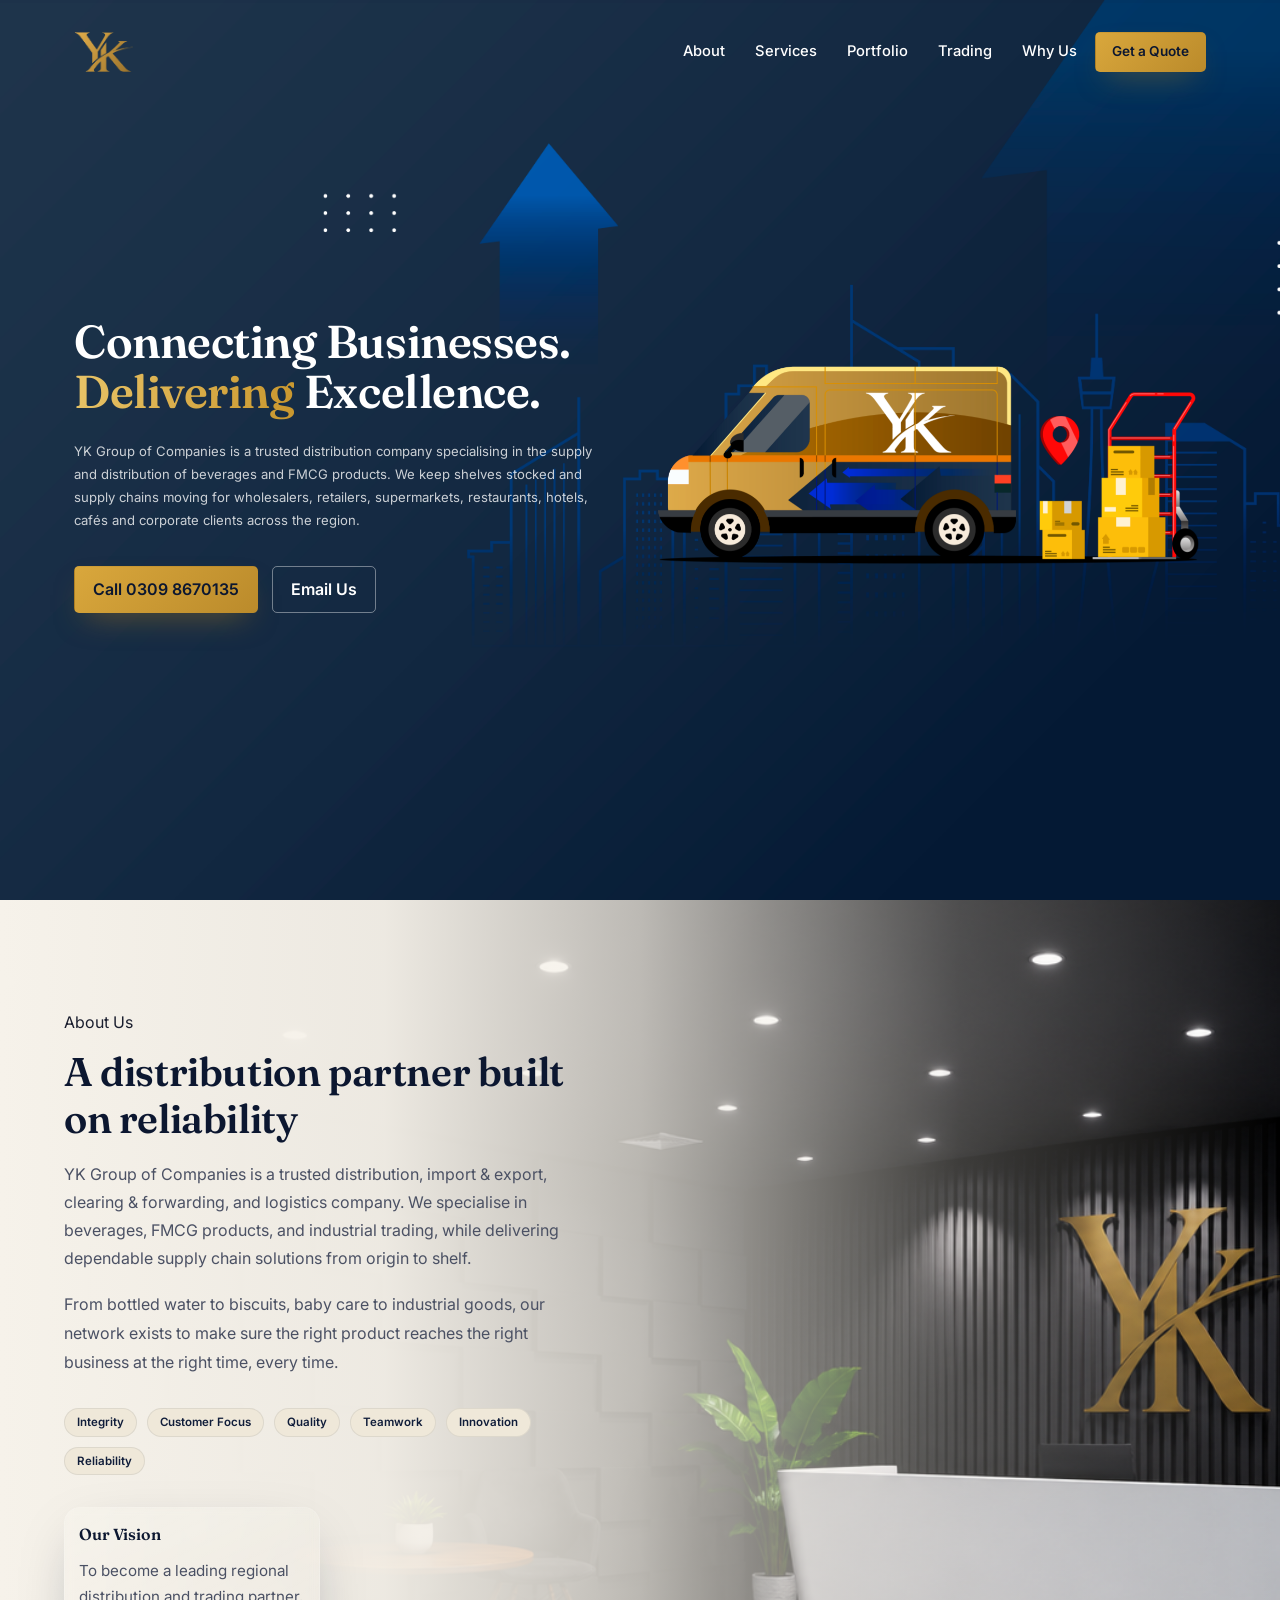
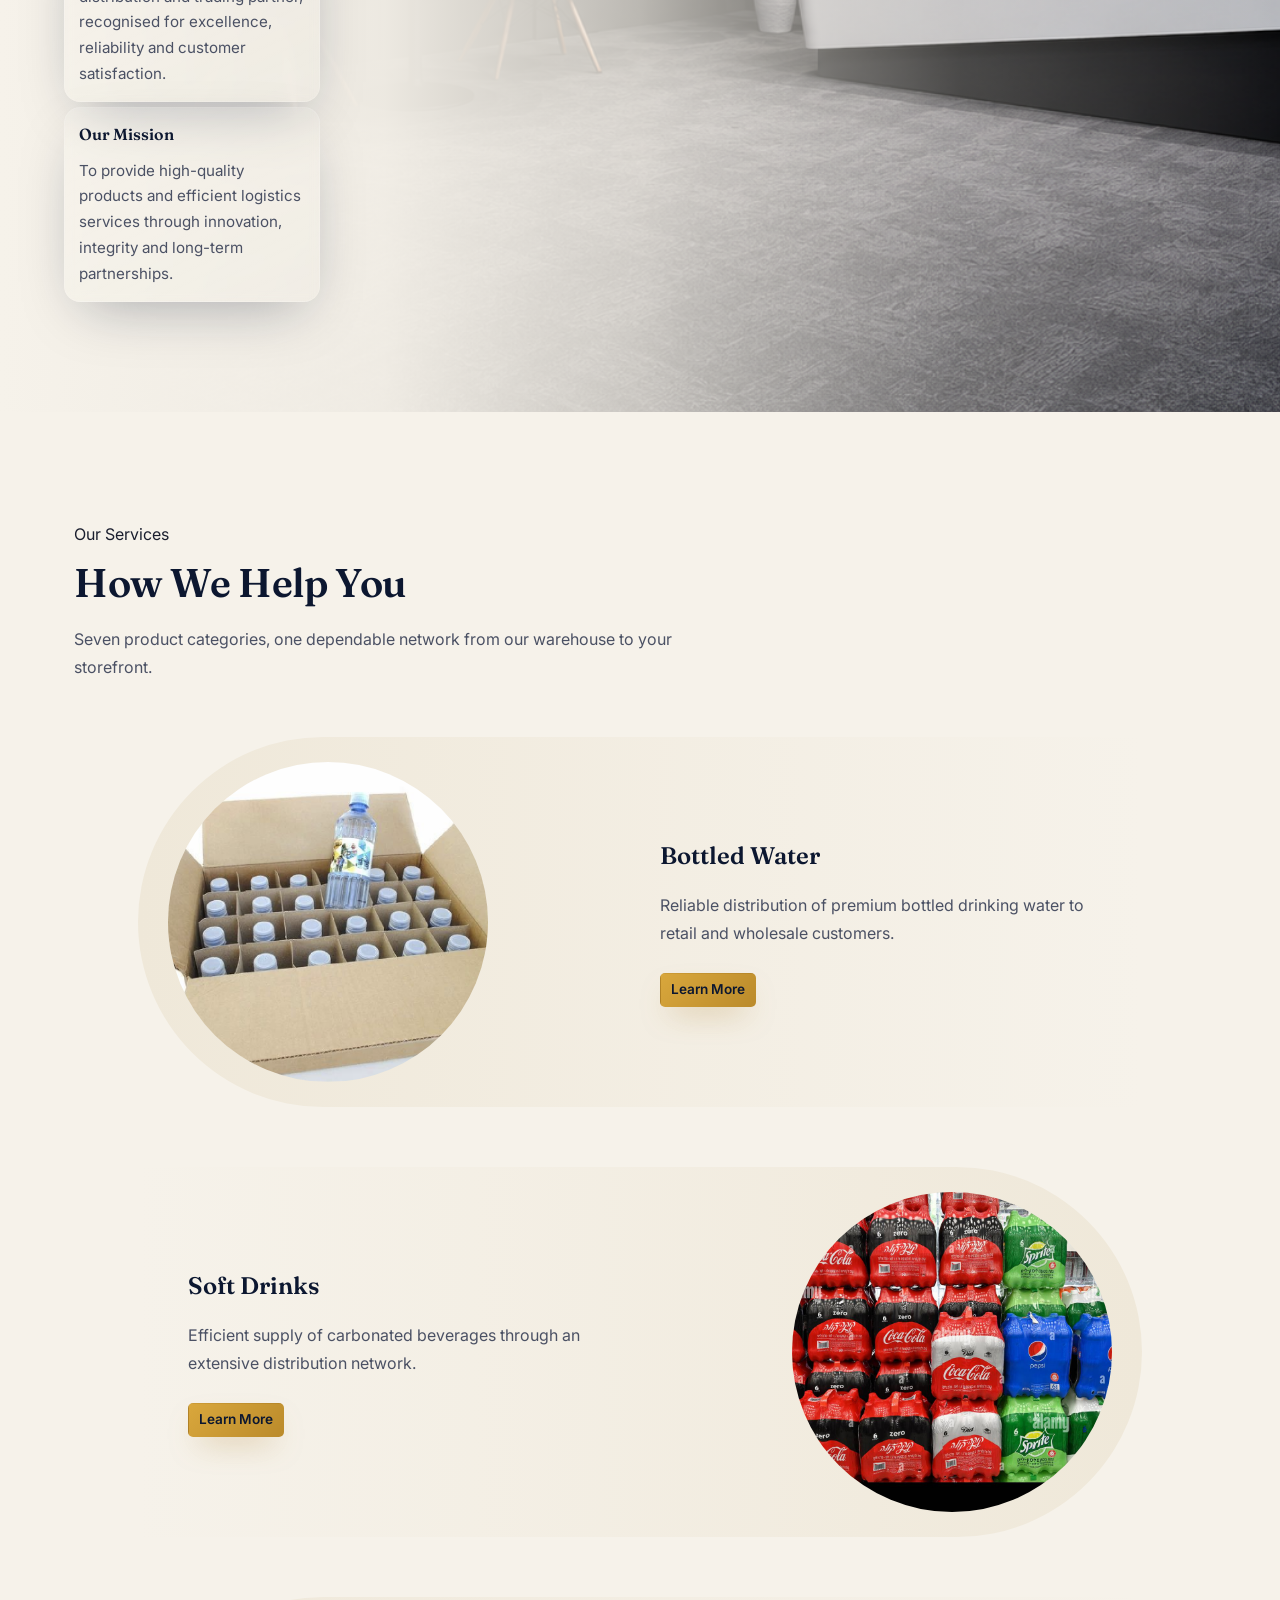
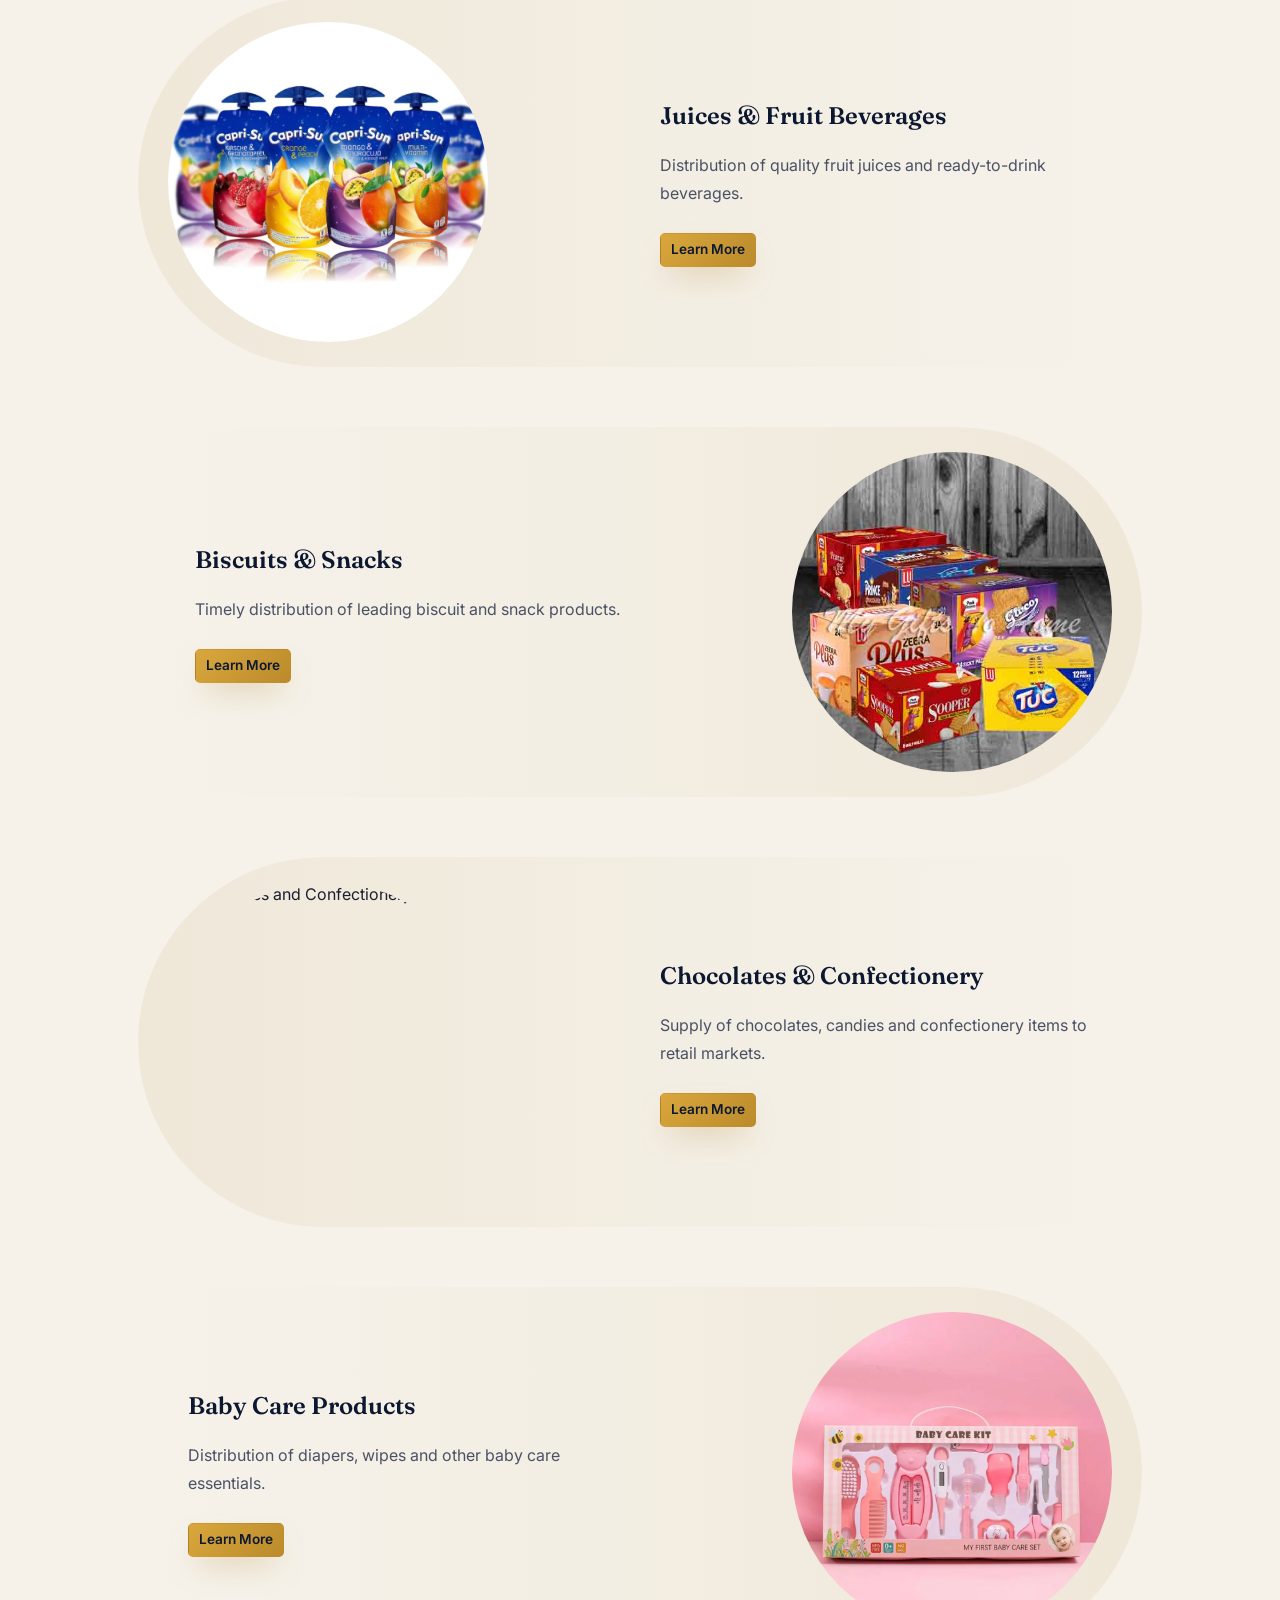
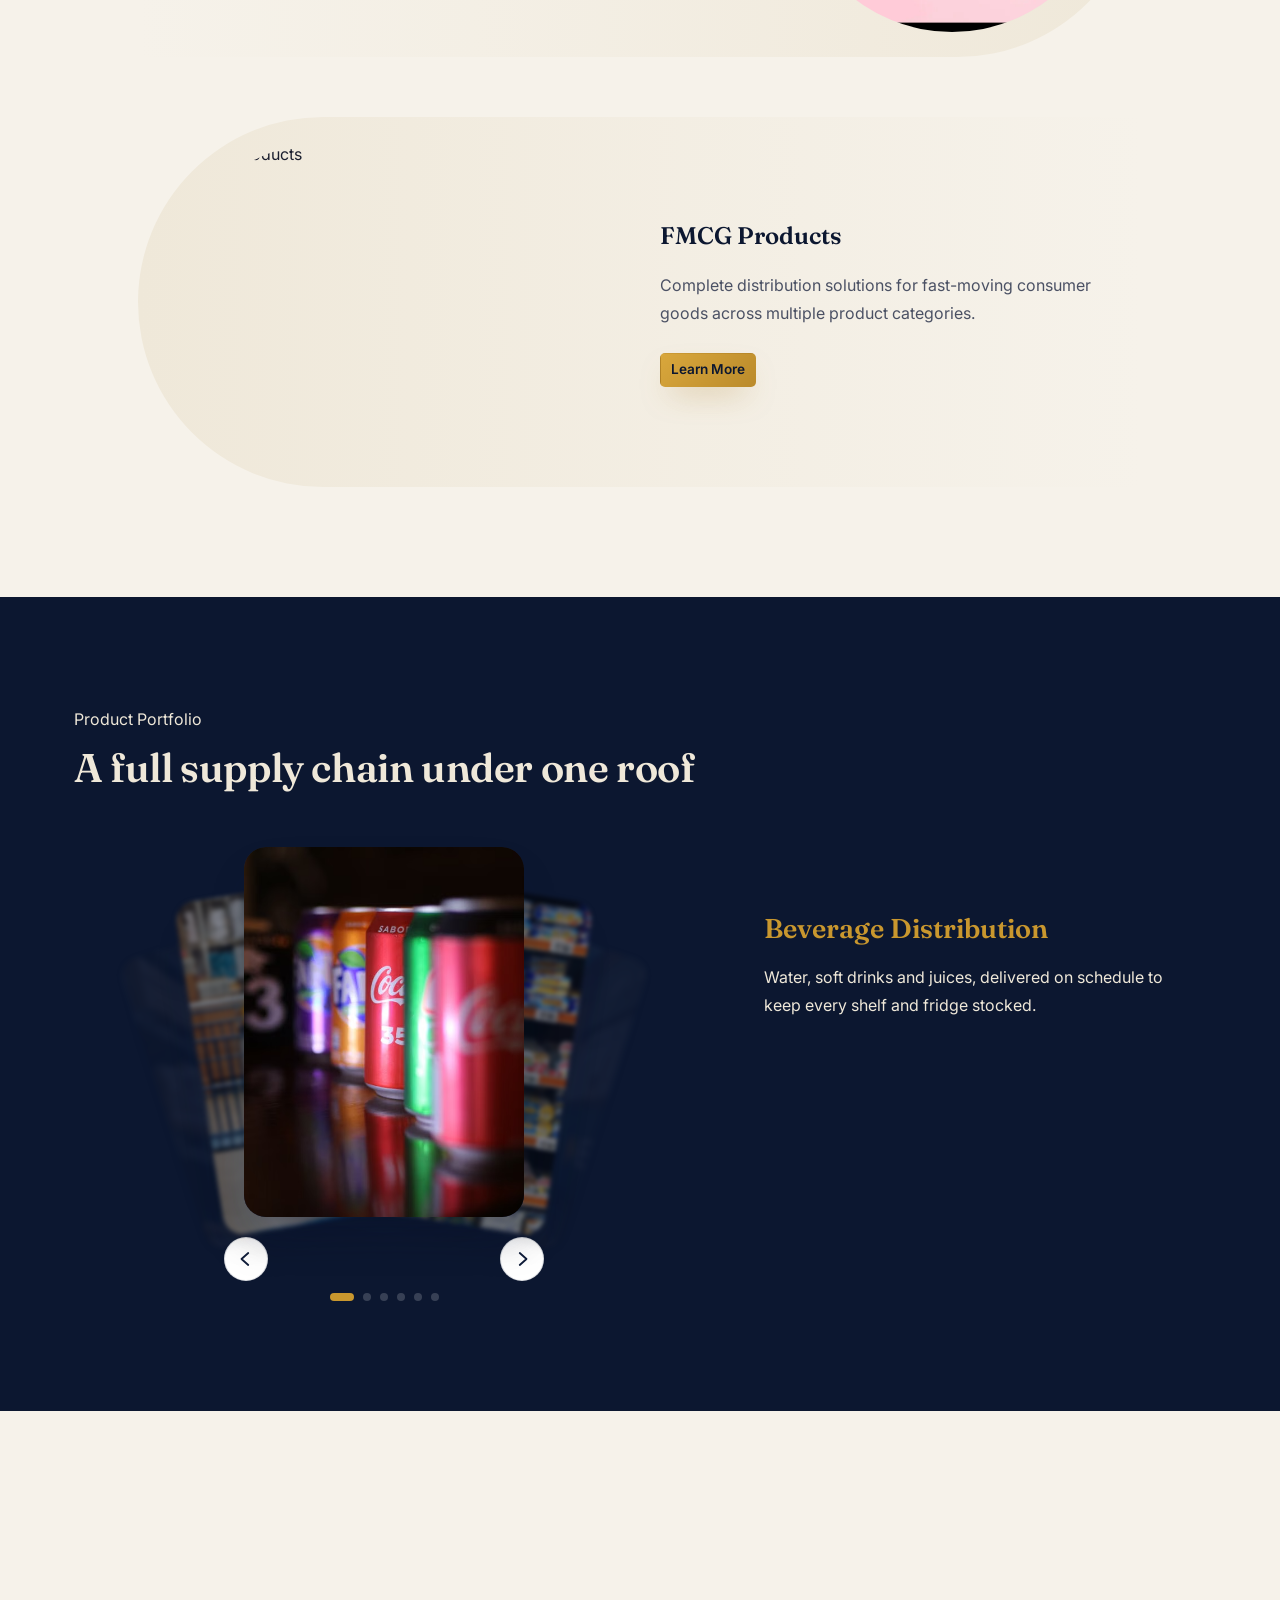
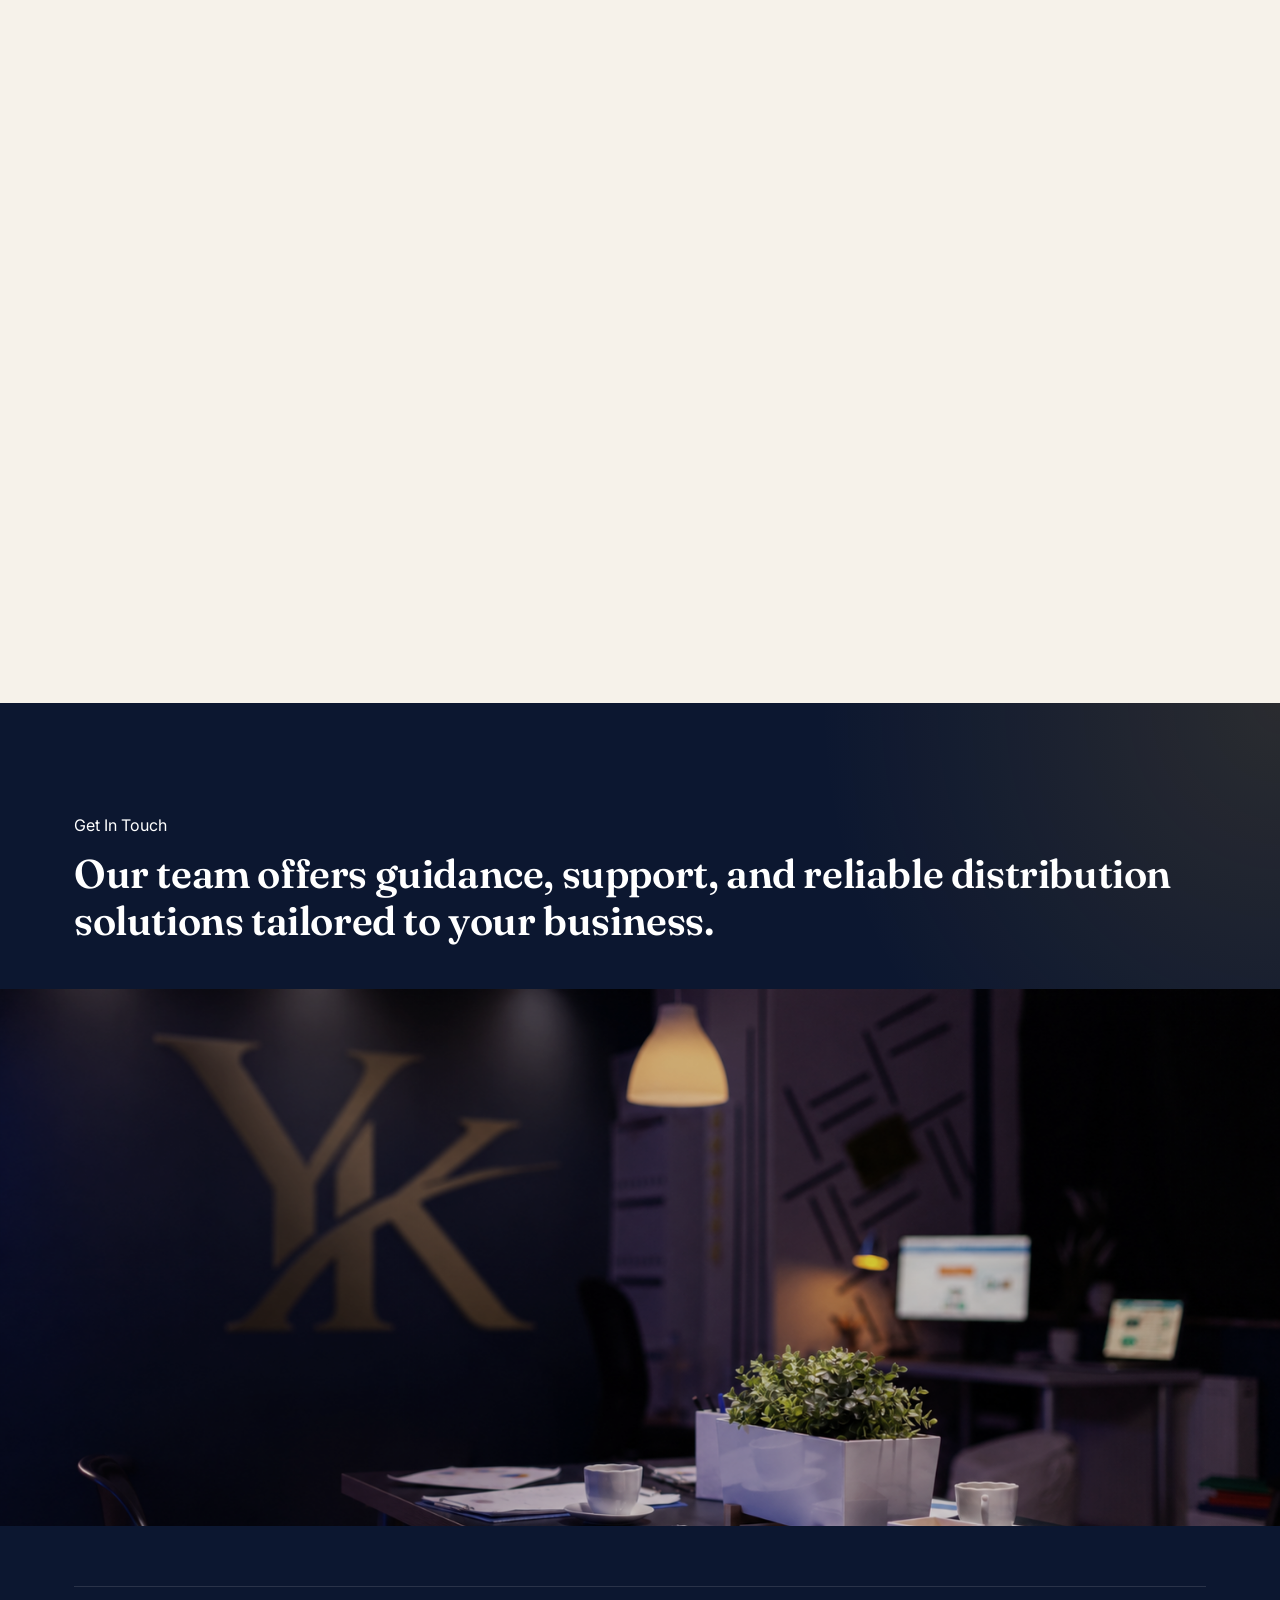
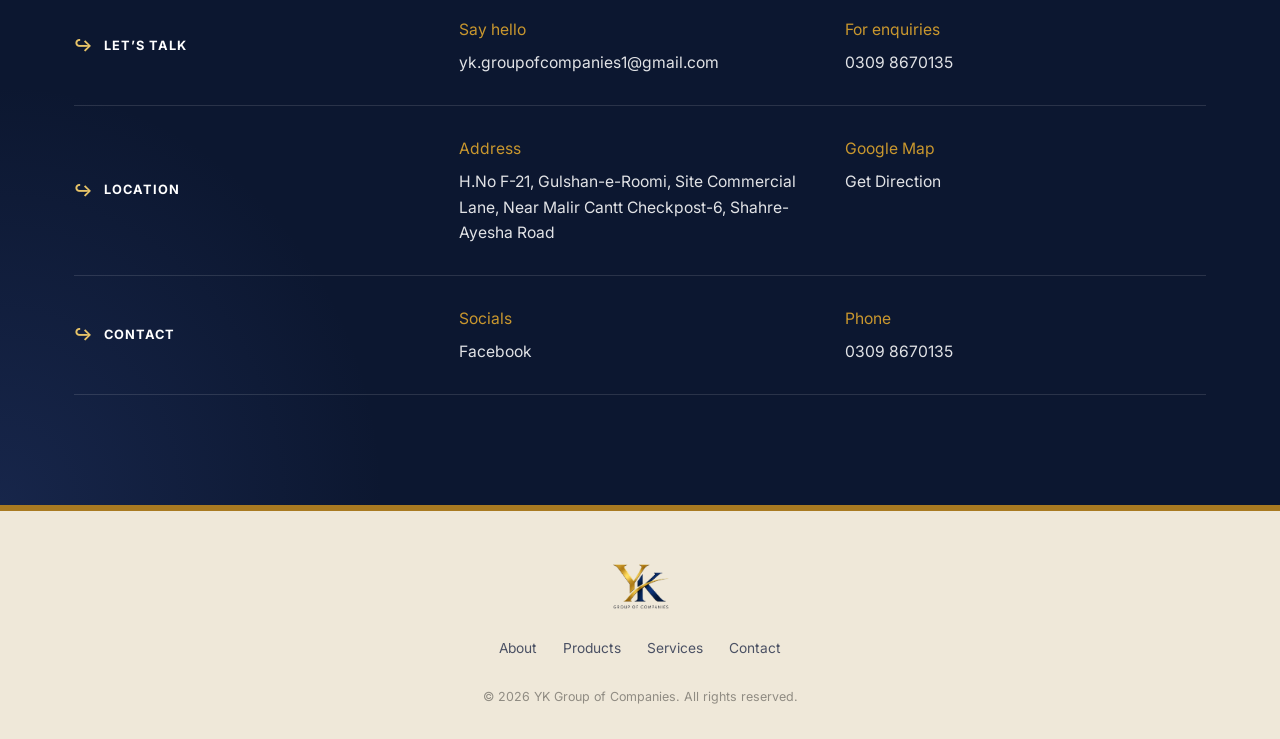
==== index.html @ 85d47ac3 "first commit" ====
<!DOCTYPE html>
<html lang="en">

<head>
  <meta charset="UTF-8">
  <meta name="viewport" content="width=device-width, initial-scale=1.0">
  <title>YK Group of Companies | Distribution, Import &amp; Export, Logistics</title>
  <meta name="description"
    content="YK Group of Companies is a trusted distribution, import and export, clearing and forwarding, and logistics company specializing in beverages, FMCG products, and industrial trading.">

  <link rel="icon" type="image/png" sizes="32x32" href="assets/favicon-32.png">
  <link rel="icon" type="image/png" sizes="192x192" href="assets/favicon-192.png">
  <link rel="apple-touch-icon" href="assets/favicon-180.png">

  <link rel="preconnect" href="https://fonts.googleapis.com">
  <link rel="preconnect" href="https://fonts.gstatic.com" crossorigin>
  <link
    href="https://fonts.googleapis.com/css2?family=Fraunces:opsz,wght@9..144,400;9..144,500;9..144,600;9..144,700;9..144,900&family=Inter:wght@400;500;600;700;800&display=swap"
    rel="stylesheet">

  <link rel="stylesheet" href="styles.css">
</head>

<body>

  <!-- ===== ROUTE PROGRESS LINE (fixed, decorative) ===== -->
  <div class="route-progress" aria-hidden="true"><span id="routeFill"></span></div>

  <!-- ===== TOP BAR ===== -->
  <header class="topbar" id="topbar">
    <div class="topbar-inner">
      <a href="#top" class="brand">
        <img src="/assets/yk-logo-gold.webp" alt="YK Group of Companies emblem" class="brand-mark brand-mark-light">
        <img src="/assets/yk-logo-navy.webp" alt="YK Group of Companies emblem" class="brand-mark brand-mark-dark">
      </a>

      <nav class="topnav" id="topnav" aria-label="Primary">
        <a href="#about">About</a>
        <a href="#categories">Services</a>
        <a href="#services">Portfolio</a>
        <a href="#trading">Trading</a>
        <a href="#why">Why Us</a>
      </nav>

      <div class="topbar-actions">
        <a href="#contact" class="btn btn-solid btn-sm">Get a Quote</a>
      </div>

      <button class="menu-toggle" id="menuToggle" aria-label="Open menu" aria-expanded="false" aria-controls="topnav">
        <span></span><span></span><span></span>
      </button>
    </div>
  </header>

  <main id="top">

    <!-- ===== HERO ===== -->
    <section class="hero" id="hero">
      <div class="hero-sticky">

        <div class="hero-bg" aria-hidden="true" style="background-image:url('assets/hero-bg.webp');"></div>

        <div class="hero-inner">
          <div class="hero-content" id="heroContent">
            <h1 class="hero-title" data-reveal>
              Connecting Businesses.<br><span class="text-gold">Delivering</span> Excellence.
            </h1>
            <p class="hero-lead" data-reveal>
              YK Group of Companies is a trusted distribution company specialising in the supply and
              distribution of beverages and FMCG products. We keep shelves stocked and supply chains
              moving for wholesalers, retailers, supermarkets, restaurants, hotels, cafés and corporate
              clients across the region.
            </p>
            <div class="hero-cta" data-reveal>
              <a href="tel:03098670135" class="btn btn-solid btn-lg">Call 0309 8670135</a>
              <a href="mailto:yk.groupofcompanies1@gmail.com" class="btn btn-outline btn-lg">Email Us</a>
            </div>
          </div>

          <div class="hero-van" id="heroVan" aria-hidden="true" style="background-image:url('assets/hero-bg-fg.webp');">
          </div>
        </div>
      </div>

      <!-- scroll runway: gives the sticky hero room to play its wipe animation -->
      <div class="hero-scroll-spacer" aria-hidden="true"></div>
    </section>

    <!-- ===== ABOUT ===== -->
    <section class="section section-ivory" id="about"
      style="background-image: url('assets/about-bg.png'); background-repeat: no-repeat; background-size: cover;">
      <div class="container about-grid">
        <div class="about-copy" data-reveal>
          <p class="eyebrow eyebrow-dark">About Us</p>
          <h2 class="h2">A distribution partner built on reliability</h2>
          <p class="p-lead">
            YK Group of Companies is a trusted distribution, import &amp; export, clearing &amp;
            forwarding, and logistics company. We specialise in beverages, FMCG products, and
            industrial trading, while delivering dependable supply chain solutions from origin to
            shelf.
          </p>
          <p>
            From bottled water to biscuits, baby care to industrial goods, our network exists to make
            sure the right product reaches the right business at the right time, every time.
          </p>

          <div class="values-row">
            <span class="value-chip">Integrity</span>
            <span class="value-chip">Customer Focus</span>
            <span class="value-chip">Quality</span>
            <span class="value-chip">Teamwork</span>
            <span class="value-chip">Innovation</span>
            <span class="value-chip">Reliability</span>
          </div>
        </div>

        <div class="about-cards" data-reveal>
          <div class="glass card-vm">
            <h3>Our Vision</h3>
            <p>To become a leading regional distribution and trading partner, recognised for excellence, reliability and
              customer satisfaction.</p>
          </div>
          <div class="glass card-vm">
            <h3>Our Mission</h3>
            <p>To provide high-quality products and efficient logistics services through innovation, integrity and
              long-term partnerships.</p>
          </div>
        </div>
      </div>
    </section>

    <!-- ===== DISTRIBUTION CATEGORIES ===== -->
    <section class="section section-ivory" id="categories">
      <div class="container">
        <div class="section-head center" data-reveal>
          <p class="eyebrow eyebrow-dark">Our Services</p>
          <h2 class="h2">How We Help You</h2>
          <p class="p-lead">Seven product categories, one dependable network from our warehouse to your storefront.</p>
        </div>

        <div class="how-list">

          <div class="how-row" data-reveal>
            <div class="how-media">
              <img src="/assets/bottled-water.png" alt="Bottled Water">
            </div>
            <div class="how-copy">
              <h3>Bottled Water</h3>
              <p>Reliable distribution of premium bottled drinking water to retail and wholesale customers.</p>
              <a href="#contact" class="btn btn-solid">Learn More</a>
            </div>
          </div>

          <div class="how-row how-row-reverse" data-reveal>
            <div class="how-media">
              <img src="/assets/soft-drinks.png" alt="Soft Drinks">
            </div>
            <div class="how-copy">
              <h3>Soft Drinks</h3>
              <p>Efficient supply of carbonated beverages through an extensive distribution network.</p>
              <a href="#contact" class="btn btn-solid">Learn More</a>
            </div>
          </div>

          <div class="how-row" data-reveal>
            <div class="how-media">
              <img src="/assets/fruits-beverages.png" alt="Juices and Fruit Beverages">
            </div>
            <div class="how-copy">
              <h3>Juices &amp; Fruit Beverages</h3>
              <p>Distribution of quality fruit juices and ready-to-drink beverages.</p>
              <a href="#contact" class="btn btn-solid">Learn More</a>
            </div>
          </div>

          <div class="how-row how-row-reverse" data-reveal>
            <div class="how-media">
              <img src="/assets/biscuits-snacks.png" alt="Biscuits and Snacks">
            </div>
            <div class="how-copy">
              <h3>Biscuits &amp; Snacks</h3>
              <p>Timely distribution of leading biscuit and snack products.</p>
              <a href="#contact" class="btn btn-solid">Learn More</a>
            </div>
          </div>

          <div class="how-row" data-reveal>
            <div class="how-media">
              <img src="/assets/chocolates-confectionery.png" alt="Chocolates and Confectionery">
            </div>
            <div class="how-copy">
              <h3>Chocolates &amp; Confectionery</h3>
              <p>Supply of chocolates, candies and confectionery items to retail markets.</p>
              <a href="#contact" class="btn btn-solid">Learn More</a>
            </div>
          </div>

          <div class="how-row how-row-reverse" data-reveal>
            <div class="how-media">
              <img src="/assets/babycare-products.png" alt="Baby Care Products">
            </div>
            <div class="how-copy">
              <h3>Baby Care Products</h3>
              <p>Distribution of diapers, wipes and other baby care essentials.</p>
              <a href="#contact" class="btn btn-solid">Learn More</a>
            </div>
          </div>

          <div class="how-row" data-reveal>
            <div class="how-media">
              <img src="/assets/fmcg-products.png" alt="FMCG Products">
            </div>
            <div class="how-copy">
              <h3>FMCG Products</h3>
              <p>Complete distribution solutions for fast-moving consumer goods across multiple product categories.</p>
              <a href="#contact" class="btn btn-solid">Learn More</a>
            </div>
          </div>

        </div>
      </div>
    </section>

    <!-- ===== SERVICES ===== -->
    <section class="section portfolio-section" id="services">
      <div class="container">
        <div class="section-head" data-reveal>
          <p class="eyebrow eyebrow-dark">Product Portfolio</p>
          <h2 class="h2">A full supply chain under one roof</h2>
        </div>

        <div class="portfolio" data-reveal>
          <div class="portfolio-stack" id="portfolioStack">

            <div class="portfolio-card" data-index="0">
              <img src="/assets/beverage-distribution.png" alt="Beverage Distribution">
            </div>
            <div class="portfolio-card" data-index="1">
              <img src="/assets/fmcg-distributions.png" alt="FMCG Distribution">
            </div>
            <div class="portfolio-card" data-index="2">
              <img src="/assets/import-export.png" alt="Import and Export">
            </div>
            <div class="portfolio-card" data-index="3">
              <img src="/assets/clearing-forwarding.png" alt="Clearing and Forwarding">
            </div>
            <div class="portfolio-card" data-index="4">
              <img src="/assets/warehousing-logistics.png" alt="Warehousing and Logistics">
            </div>
            <div class="portfolio-card" data-index="5">
              <img src="/assets/retail-wholesale.png" alt="Retail and Wholesale Supply">
            </div>

            <button class="portfolio-nav portfolio-nav-prev" id="portfolioPrev" aria-label="Previous">
              <svg viewBox="0 0 24 24">
                <path d="M15 4 6 12l9 8" />
              </svg>
            </button>
            <button class="portfolio-nav portfolio-nav-next" id="portfolioNext" aria-label="Next">
              <svg viewBox="0 0 24 24">
                <path d="M9 4l9 8-9 8" />
              </svg>
            </button>
          </div>

          <div class="portfolio-dots" id="portfolioDots"></div>

          <div class="portfolio-info">
            <h3 class="portfolio-title" id="portfolioTitle">Beverage Distribution</h3>
            <p class="portfolio-desc" id="portfolioDesc">Water, soft drinks and juices, delivered on schedule to keep
              every shelf and fridge stocked.</p>
          </div>
        </div>
      </div>
    </section>

    <!-- ===== WHY CHOOSE US ===== -->
    <section class="section section-ivory" id="why">
      <div class="container">
        <div class="section-head" data-reveal>
          <p class="eyebrow eyebrow-dark">Why Choose Us</p>
          <h2 class="h2">A network built for busy shelves</h2>
          <p class="p-lead">Serving retail, wholesale, supermarkets, restaurants and institutional
            customers through an efficient logistics network.</p>
        </div>

        <div class="why-bento" data-reveal>
          <!-- 1. Professional Team (Replaced check-shield with accurate users/hierarchy icon) -->
          <div class="why-tile">
            <div class="why-tile-icon">
              <svg viewBox="0 0 24 24" fill="none" stroke="currentColor" stroke-width="2" stroke-linecap="round"
                stroke-linejoin="round">
                <path d="M16 21v-2a4 4 0 0 0-4-4H6a4 4 0 0 0-4 4v2" />
                <circle cx="9" cy="7" r="4" />
                <path d="M22 21v-2a4 4 0 0 0-3-3.87" />
                <path d="M16 3.13a4 4 0 0 1 0 7.75" />
              </svg>
            </div>
            <h3>Professional Team</h3>
            <p>Experienced people managing every stage of the supply chain with care.</p>
          </div>

          <!-- 2. On-Time Delivery (Replaced static clock with an explicit fast-delivery/speed clock) -->
          <div class="why-tile">
            <div class="why-tile-icon">
              <svg viewBox="0 0 24 24" fill="none" stroke="currentColor" stroke-width="2" stroke-linecap="round"
                stroke-linejoin="round">
                <!-- Partial clock arc instead of a full circle -->
                <path d="M21.5 2v6h-6M21.34 15.57a10 10 0 1 1-.57-8.38l.73-.72" />
                <polyline points="12 6 12 12 16 14" />
              </svg>
            </div>
            <h3>On-Time Delivery</h3>
            <p>Schedules built around your shelf, so stock is there when it is needed.</p>
          </div>

          <!-- 3. Nationwide Distribution Support (Replaced grocery basket with a true logistical map/network hub) -->
          <div class="why-tile why-tile-cta">
            <div class="why-tile-icon why-tile-icon-light">
              <svg viewBox="0 0 24 24" fill="none" stroke="currentColor" stroke-width="2" stroke-linecap="round"
                stroke-linejoin="round">
                <ellipse cx="12" cy="5" rx="3" ry="3" />
                <ellipse cx="5" cy="19" rx="3" ry="3" />
                <ellipse cx="19" cy="19" rx="3" ry="3" />
                <path d="M5 16v-3a4 4 0 0 1 4-4h6a4 4 0 0 1 4 4v3" />
                <path d="M12 8v8" />
              </svg>
            </div>
            <h3>Nationwide Distribution Support</h3>
            <p>
              YK Group keeps stock moving well beyond a single city, with a logistics network built
              for retailers, wholesalers and institutional customers across the region.
            </p>
            <p>
              Competitive pricing, trusted relationships and a professional team make sure every
              delivery arrives exactly when it is promised.
            </p>
            <a href="#contact" class="btn btn-solid why-tile-btn">
              Get a Quote
              <svg viewBox="0 0 24 24" class="icon" fill="none" stroke="currentColor" stroke-width="2"
                stroke-linecap="round" stroke-linejoin="round">
                <path d="M5 12h14M13 6l6 6-6 6" />
              </svg>
            </a>
          </div>

          <!-- 4. Competitive Pricing (Replaced truck with professional global currency tag/value icon) -->
          <div class="why-tile">
            <div class="why-tile-icon">
              <svg viewBox="0 0 24 24" fill="none" stroke="currentColor" stroke-width="2" stroke-linecap="round"
                stroke-linejoin="round">
                <path d="M20.59 13.41l-7.17 7.17a2 2 0 0 1-2.83 0L2 12V2h10l8.59 8.59a2 2 0 0 1 0 2.82z" />
                <line x1="7" y1="7" x2="7.01" y2="7" />
              </svg>
            </div>
            <h3>Competitive Pricing</h3>
            <p>Fair, transparent pricing that keeps partners coming back.</p>
          </div>

          <!-- 5. Trusted Relationships (Replaced simple heart with secure, professional handshakes) -->
          <div class="why-tile">
            <div class="why-tile-icon">
              <svg viewBox="0 0 24 24" fill="none" stroke="currentColor" stroke-width="2" stroke-linecap="round"
                stroke-linejoin="round">
                <path d="M16 21v-2a4 4 0 0 0-4-4H6a4 4 0 0 0-4 4v2" />
                <circle cx="9" cy="7" r="4" />
                <path d="M7 22v-4.67M11 22v-4.67" />
                <path d="M22 11l-3 3-3-3" />
                <path d="M19 14V3" />
              </svg>
            </div>
            <h3>Trusted Relationships</h3>
            <p>Long-term partnerships built on integrity and consistent delivery.</p>
          </div>
        </div>
      </div>
    </section>

    <!-- ===== CONTACT ===== -->
    <section class="section section-navy" id="contact">
      <div class="section-bg" aria-hidden="true"></div>
      <div class="contact-head container" data-reveal>
        <p class="eyebrow">Get In Touch</p>
        <h2 class="h2 h2-light">Our team offers guidance, support, and reliable distribution solutions tailored to your
          business.</h2>
      </div>

      <div class="contact-media" data-reveal>
        <img src="assets/contact-img.png" alt="YK Group team at work">
      </div>

      <div class="container">
        <div class="contact-rows">

          <div class="contact-row" data-reveal>
            <div class="contact-row-label">
              <span class="contact-row-arrow">&#8618;</span> LET&rsquo;S TALK
            </div>
            <div class="contact-row-col">
              <span class="contact-row-caption">Say hello</span>
              <a href="mailto:yk.groupofcompanies1@gmail.com">yk.groupofcompanies1@gmail.com</a>
            </div>
            <div class="contact-row-col">
              <span class="contact-row-caption">For enquiries</span>
              <a href="tel:03098670135">0309 8670135</a>
            </div>
          </div>

          <div class="contact-row" data-reveal>
            <div class="contact-row-label">
              <span class="contact-row-arrow">&#8618;</span> LOCATION
            </div>
            <div class="contact-row-col">
              <span class="contact-row-caption">Address</span>
              <span>H.No F-21, Gulshan-e-Roomi, Site Commercial Lane, Near Malir Cantt Checkpost-6, Shahre-Ayesha
                Road</span>
            </div>
            <div class="contact-row-col">
              <span class="contact-row-caption">Google Map</span>
              <a href="https://maps.google.com/?q=Gulshan+e+roomi+site+commercial+lane+near+malir+cantt+checkpost-6+shahre-ayesha+road"
                target="_blank" rel="noopener">Get Direction</a>
            </div>
          </div>

          <div class="contact-row" data-reveal>
            <div class="contact-row-label">
              <span class="contact-row-arrow">&#8618;</span> CONTACT
            </div>
            <div class="contact-row-col">
              <span class="contact-row-caption">Socials</span>
              <a href="https://facebook.com/ykgroupofcompanies" target="_blank" rel="noopener">Facebook</a>
            </div>
            <div class="contact-row-col">
              <span class="contact-row-caption">Phone</span>
              <a href="tel:03098670135">0309 8670135</a>
            </div>
          </div>

        </div>
      </div>
    </section>

  </main>

  <!-- ===== FOOTER ===== -->
  <footer class="footer">
    <div class="container footer-inner">
      <div class="footer-logo">
        <a href="#top" class="brand brand-footer">
          <img src="assets/yk-logo.png" alt="YK Group of Companies emblem" class="brand-mark">
        </a>
      </div>
      <div class="footer-links">
        <a href="#about">About</a>
        <a href="#categories">Products</a>
        <a href="#services">Services</a>
        <a href="#contact">Contact</a>
      </div>
      <p class="footer-copy">&copy; <span id="year"></span> YK Group of Companies. All rights reserved.</p>
    </div>
  </footer>

  <a href="tel:03098670135" class="mobile-call" aria-label="Call YK Group of Companies">
    <svg viewBox="0 0 24 24">
      <path
        d="M6.6 10.8a15.4 15.4 0 0 0 6.6 6.6l2.2-2.2a1 1 0 0 1 1-.25c1.1.36 2.3.56 3.5.56a1 1 0 0 1 1 1V20a1 1 0 0 1-1 1C10.4 21 3 13.6 3 4.5a1 1 0 0 1 1-1h3.5a1 1 0 0 1 1 1c0 1.2.2 2.4.56 3.5a1 1 0 0 1-.25 1L6.6 10.8Z" />
    </svg>
  </a>

  <script src="script.js"></script>
</body>

</html>
---- styles.css ----
/* ==========================================================================
   YK GROUP OF COMPANIES — stylesheet
   Palette: ivory ground, deep navy, warm gold (from brand mark)
   ========================================================================== */

:root {
  --ivory: #F6F2EA;
  --ivory-soft: #EFE8D9;
  --navy-950: #0C1730;
  --navy-900: #101D3A;
  --navy-800: #16264A;
  --navy-700: #1F3160;
  --gold-700: #A97A21;
  --gold-600: #C9972E;
  --gold-500: #D9A73C;
  --gold-300: #E8C468;
  --ink: #1A1E2E;
  --ink-soft: #4B5164;
  --ink-faint: #767c8c;
  --white: #FFFFFF;

  --font-display: 'Fraunces', ui-serif, Georgia, serif;
  --font-body: 'Inter', -apple-system, BlinkMacSystemFont, 'Segoe UI', sans-serif;

  --radius-lg: 26px;
  --radius-md: 16px;
  --radius-sm: 10px;

  --container-w: 1180px;
  --shadow-soft: 0 20px 60px -20px rgba(12, 23, 48, 0.35);
  --shadow-card: 0 12px 34px -14px rgba(12, 23, 48, 0.22);

  --ease: cubic-bezier(.22, .68, 0, 1);
}

/* ---------- Reset ---------- */
*,
*::before,
*::after {
  box-sizing: border-box;
}

html {
  scroll-behavior: smooth;
}

body {
  margin: 0;
  background: var(--ivory);
  color: var(--ink);
  font-family: var(--font-body);
  font-size: 16px;
  line-height: 1.6;
  -webkit-font-smoothing: antialiased;
  overflow-x: hidden;
}

img {
  max-width: 100%;
  display: block;
}

a {
  color: inherit;
  text-decoration: none;
}

ul {
  margin: 0;
  padding: 0;
  list-style: none;
}

h1,
h2,
h3,
h4 {
  margin: 0;
  font-family: var(--font-display);
  font-weight: 600;
  color: var(--navy-950);
}

p {
  margin: 0;
}

button {
  font-family: inherit;
}

@media (prefers-reduced-motion: reduce) {
  html {
    scroll-behavior: auto;
  }

  *,
  *::before,
  *::after {
    animation-duration: 0.001ms !important;
    animation-iteration-count: 1 !important;
    transition-duration: 0.001ms !important;
    scroll-behavior: auto !important;
  }
}

.container {
  max-width: var(--container-w);
  margin: 0 auto;
  padding: 0 24px;
}

/* ---------- Reveal-on-scroll ---------- */
[data-reveal] {
  opacity: 0;
  transform: translateY(22px);
  transition: opacity .8s var(--ease), transform .8s var(--ease);
}

[data-reveal].is-visible {
  opacity: 1;
  transform: translateY(0);
}

/* ---------- Glassmorphism ---------- */
.glass {
  background: linear-gradient(155deg, rgba(255, 255, 255, 0.14), rgba(255, 255, 255, 0.04));
  border: 1px solid rgba(255, 255, 255, 0.12);
  backdrop-filter: blur(4px) saturate(110%);
  -webkit-backdrop-filter: blur(4px) saturate(110%);
  border-radius: var(--radius-md);
  box-shadow: var(--shadow-soft);
}

/* ---------- Buttons ---------- */
.btn {
  display: inline-flex;
  align-items: center;
  justify-content: center;
  gap: clamp(6px, 1vw, 8px);

  /* Responsive padding */
  padding: clamp(4px, 0.6vw, 5px) clamp(8px, 1.2vw, 10px);

  border-radius: 5px;
  font-weight: 600;

  /* Responsive font */
  font-size: clamp(0.75rem, 1.2vw, 0.85rem);

  white-space: nowrap;
  border: 1px solid transparent;
  cursor: pointer;
  transition: all .35s;
}

.btn .icon {
  width: clamp(14px, 1.5vw, 17px);
  height: clamp(14px, 1.5vw, 17px);
  fill: currentColor;
  flex-shrink: 0;
}

.btn-solid {
  background: linear-gradient(135deg, var(--gold-500), var(--gold-700));
  background-size: 160% 160%;
  background-position: 0% 0%;
  color: var(--navy-950);
  box-shadow: 0 14px 30px -12px rgba(169, 122, 33, .55);
  transition: background-position .35s, box-shadow .35s, transform .35s;
}

.btn-solid:hover {
  background-position: 100% 100%;
  box-shadow: 0 18px 34px -12px rgba(169, 122, 33, .6);
}

.btn-outline {
  background: transparent;
  border-color: rgba(255, 255, 255, 0.4);
  color: var(--white);
}

.btn-outline:hover {
  background: rgba(255, 255, 255, 0.1);
  border-color: rgba(255, 255, 255, 0.7);
}

.btn-ghost {
  background: transparent;
  color: var(--navy-900);
  border-color: rgba(16, 29, 58, 0.14);
}

.btn-ghost:hover {
  background: rgba(16, 29, 58, 0.06);
}

/* Small button */
.btn-sm {
  padding: clamp(6px, 1vw, 8px) clamp(12px, 1.8vw, 16px);
  font-size: clamp(0.75rem, 1.1vw, 0.85rem);
}

/* Large button */
.btn-lg {
  padding: clamp(8px, 1.2vw, 10px) clamp(14px, 2vw, 18px);
  font-size: clamp(0.85rem, 1.3vw, 1rem);
}

.btn-block {
  width: 100%;
  margin-top: clamp(8px, 1.5vw, 12px);
}


/* ---------- Route progress (top of viewport) ---------- */
.route-progress {
  position: fixed;
  top: 0;
  left: 0;
  right: 0;
  height: 3px;
  z-index: 999;
  background: rgba(16, 29, 58, 0.06);
}

.route-progress span {
  display: block;
  height: 100%;
  width: 0%;
  background: linear-gradient(90deg, var(--gold-600), var(--gold-300));
  transition: width .12s linear;
}

/* ==========================================================================
   TOP BAR
   ========================================================================== */
.topbar {
  position: fixed;
  top: 0;
  left: 0;
  right: 0;
  z-index: 500;
  width: 100%;
  padding: 22px 0;
  background: transparent;
  border-bottom: 1px solid transparent;
  backdrop-filter: none;
  -webkit-backdrop-filter: none;
  transition: background-color .35s var(--ease), backdrop-filter .35s var(--ease),
    box-shadow .35s var(--ease), padding .35s var(--ease), border-color .35s var(--ease);
}

/* Transparent-on-top state sits over the dark hero, so flip text/icons to light */
.topbar:not(.is-scrolled) .topnav a {
  color: var(--white);
  transition: all .35s var(--ease);
}

.topbar:not(.is-scrolled) .topnav a:hover {
  color: var(--gold-300);
}

.topbar:not(.is-scrolled) .brand-sub {
  color: var(--gold-300);
}

.topbar:not(.is-scrolled) .topnav a::after {
  background: var(--gold-300);
}

.topbar:not(.is-scrolled) .btn-ghost {
  border-color: rgba(255, 255, 255, 0.35);
}

.topbar:not(.is-scrolled) .btn-ghost:hover {
  background: rgba(255, 255, 255, 0.1);
}

.topbar:not(.is-scrolled) .menu-toggle {
  border-color: rgba(255, 255, 255, 0.35);
}

.topbar:not(.is-scrolled) .menu-toggle span {
  background: var(--white);
}

.topbar.is-scrolled {
  padding: 10px 0;
  background: rgba(246, 242, 234, 0.78);
  backdrop-filter: blur(14px) saturate(140%);
  -webkit-backdrop-filter: blur(14px) saturate(140%);
  border-bottom: 1px solid rgba(16, 29, 58, 0.07);
  box-shadow: 0 8px 24px -14px rgba(12, 23, 48, .25);
}

.topbar-inner {
  max-width: var(--container-w);
  margin: 0 auto;
  padding: 0 24px;
  display: flex;
  align-items: center;
  gap: 18px;
}

.brand {
  display: flex;
  align-items: center;
  gap: 10px;
  margin-right: auto;
}

.brand-mark {
  height: 60px;
  width: auto;
}

.brand-mark-dark {
  display: none;
}

.topbar.is-scrolled .brand-mark-light {
  display: none;
}

.topbar.is-scrolled .brand-mark-dark {
  display: block;
}

.topnav {
  display: flex;
  align-items: center;
  gap: 30px;
}

.topnav a {
  font-size: 0.92rem;
  font-weight: 500;
  color: var(--ink-soft);
  position: relative;
  padding: 4px 0;
  transition: color .45s var(--ease);
}

.topnav a:hover {
  color: var(--navy-950);
}

.topbar-actions {
  display: flex;
  align-items: center;
  gap: 10px;
}

.menu-toggle {
  display: none;
  flex-direction: column;
  justify-content: center;
  gap: 5px;
  width: 40px;
  height: 40px;
  background: transparent;
  border: none;
  border-radius: 10px;
  cursor: pointer;
  padding: 0;
  flex-shrink: 0;
}

.menu-toggle span {
  display: block;
  height: 2px;
  width: 18px;
  margin: 0 auto;
  z-index: 999;
  background: var(--navy-950);
  transition: transform .5s var(--ease), opacity .5s var(--ease);
}

.menu-toggle.is-open span:nth-child(1) {
  transform: translateY(7px) rotate(45deg);
  background: var(--gold-600);
}

.menu-toggle.is-open span:nth-child(2) {
  opacity: 0;
}

.menu-toggle.is-open span:nth-child(3) {
  transform: translateY(-7px) rotate(-45deg);
  background: var(--gold-600);
}

.hero-scroll-spacer {
  height: 0;
}

/* ==========================================================================
   HERO
   ========================================================================== */
.hero {
  position: relative;
}

/* The sticky layer pins in the viewport while .hero-scroll-spacer below it
   is scrolled through — this gives us a scroll-driven timeline to animate
   the van across without JS having to fight native scrolling. */
.hero-sticky {
  /* position: sticky; */
  top: 0;
  height: 100vh;
  min-height: 640px;
  overflow: hidden;
  display: flex;
  flex-direction: column;
  justify-content: center;
}


.hero-bg {
  position: absolute;
  inset: 0;
  z-index: 0;
  background-size: cover;
  background-position: center;
  background-repeat: no-repeat;
}


.hero-inner {
  position: relative;
  z-index: 2;
  width: 100%;
  max-width: var(--container-w);
  margin: 0 auto;
  padding: 30px 24px 0;
  display: grid;
  grid-template-columns: 1fr 1fr;
  align-items: center;
  gap: 20px;
  flex: 1;
}

.hero-content {
  max-width: 620px;
  position: relative;
  z-index: 3;
}


.hero-title {
  font-size: clamp(1.7rem, 3.6vw, 3.4rem);
  line-height: 1.1;
  color: var(--white);
  font-weight: 600;
  letter-spacing: -0.01em;
}

.text-gold {
  background: linear-gradient(100deg, var(--gold-300), var(--gold-600));
  -webkit-background-clip: text;
  background-clip: text;
  color: transparent;
}

.hero-lead {
  margin: 22px 0 0;
  max-width: 520px;
  font-size: 0.82rem;
  color: rgba(255, 255, 255, 0.78);
  line-height: 1.75;
}

.hero-cta {
  display: flex;
  gap: 14px;
  flex-wrap: wrap;
  margin-top: 34px;
}


/* ---------- The van + boxes + cart image ---------- */
/* Positioned on the right, above the bg, behind the text stack visually
   via z-index; JS drives --wipe (0 to 1) as the user scrolls the spacer,
   translating the van from its resting spot off to the left and fading it
   so it "wipes" the right-hand visual off screen. */
.hero-van {
  --wipe: 0;
  position: relative;
  z-index: 2;
  height: min(72vh, 580px);
  background-size: contain;
  background-position: center right;
  background-repeat: no-repeat;
  transform: translateX(calc(var(--wipe) * -30vw));
  opacity: clamp(0, calc(1 - var(--wipe)), 1);
  will-change: transform, opacity;
}


/* ---------- Mobile hero layout ----------
   Van sits pinned at the bottom of the hero behind the content, content
   stays put on scroll, only the van performs the wipe/slide-off. */
@media (max-width: 920px) {
  .hero-sticky {
    height: 100svh;
    min-height: 560px;
  }

  .hero-inner {
    grid-template-columns: 1fr;
    padding: 80px 20px 0;
    align-content: start;
  }

  .hero-content {
    max-width: none;
  }

  .hero-van {
    position: absolute;
    left: 0;
    right: 0;
    bottom: 0;
    z-index: 1;
    height: 42vh;
    max-height: 320px;
    background-position: bottom center;
    transform: translateX(calc(var(--wipe) * -110vw));
  }

}

@media (max-width: 560px) {
  .hero-van {
    height: 34vh;
    max-height: 250px;
  }
}

/* ==========================================================================
   SECTIONS — shared
   ========================================================================== */
.section {
  position: relative;
  padding: 110px 0;
  overflow: hidden;
}

.section-ivory {
  background: var(--ivory);
}

.section-navy {
  background: var(--navy-950);
  color: var(--white);
}

.section-bg {
  position: absolute;
  inset: 0;
  z-index: 0;
  background:
    radial-gradient(60% 60% at 100% 0%, rgba(201, 151, 46, 0.16), transparent 60%),
    radial-gradient(50% 50% at 0% 100%, rgba(62, 90, 168, 0.22), transparent 60%);
}

.section-bg-alt {
  background:
    radial-gradient(60% 60% at 0% 0%, rgba(201, 151, 46, 0.16), transparent 60%),
    radial-gradient(50% 60% at 100% 100%, rgba(62, 90, 168, 0.22), transparent 60%);
}

.section>.container {
  position: relative;
  z-index: 1;
}

.section-head {
  max-width: 640px;
  margin: 0 0 56px;
}


.h2 {
  font-size: clamp(1.8rem, 3.4vw, 2.5rem);
  line-height: 1.18;
  margin-top: 12px;
  letter-spacing: -0.01em;
}

.h2-light {
  color: var(--white);
}

.p-lead {
  margin-top: 18px;
  font-size: clamp(0.8rem, 0.6rem + 0.5vw, 1.05rem);
  color: var(--ink-soft);
  line-height: 1.75;
  max-width: 60ch;
}


/* ==========================================================================
   ABOUT
   ========================================================================== */

.section#about {
  position: relative;
  background-position: center center;
}

.section#about::before {
  content: '';
  position: absolute;
  inset: 0;
  z-index: 0;
  background: linear-gradient(90deg,
      var(--ivory) 0%,
      rgba(246, 242, 234, 0.96) 30%,
      rgba(246, 242, 234, 0.75) 50%,
      rgba(246, 242, 234, 0.25) 75%,
      rgba(246, 242, 234, 0) 100%);
}

@media (max-width: 920px) {

  .about-grid {
    margin-left: 0;
  }

  .section#about::before {
    background: linear-gradient(180deg,
        var(--ivory) 0%,
        rgba(246, 242, 234, 0.96) 30%,
        rgba(246, 242, 234, 0.75) 50%,
        rgba(246, 242, 234, 0.15) 75%,
        rgba(246, 242, 234, 0) 100%);
  }

  .section#about .container {
    padding: 0 2rem !important;
  }

}

@media (max-width: 768px) {
  #about {
    /* 1. Aligns the image to the bottom-right corner */
    background-position: right bottom !important; 

  }
} 

.section#about .container {
  position: relative;
  z-index: 1;
  padding: 0 4rem;
}

.about-grid {
  display: block;
  max-width: 640px;
  margin-left: 0;
  margin-right: auto;
  text-align: left;
}

.about-cards {
  width: 50%;
  margin-left: 0;
  margin-right: auto;
  margin-top: 32px;
}

.about-copy p+p {
  margin-top: 18px;
  color: var(--ink-soft);
  line-height: 1.8;
  font-size: clamp(0.8rem, 0.6rem + 0.5vw, 1.05rem);
}

.values-row {
  display: flex;
  flex-wrap: wrap;
  gap: 10px;
  margin-top: 32px;
}

.value-chip {
  padding: 4px 12px;
  border-radius: 999px;
  font-size: 0.72rem;
  font-weight: 600;
  color: var(--navy-900);
  background: var(--ivory-soft);
  border: 1px solid rgba(16, 29, 58, 0.08);
}

.about-cards {
  display: flex;
  flex-direction: column;
  gap: 5px;
}

.card-vm {
  padding: 14px 14px;
}

.card-vm h3 {
  font-size: clamp(0.9rem, 0.6rem + 0.5vw, 1.17rem);
  margin-bottom: 10px;
}

.card-vm p {
  color: var(--ink-soft);
  font-size: clamp(0.7rem, 0.6rem + 0.5vw, 0.95rem);
  line-height: 1.7;
}

/* ==========================================================================
   CATEGORIES
   ========================================================================== */
.how-list {
  display: flex;
  flex-direction: column;
  gap: 60px;
  margin-top: 20px;
  padding: 0 4rem;
}

.how-row {
  position: relative;
  display: grid;
  grid-template-columns: 1fr 1fr;
  align-items: center;
  gap: 0;
  /* 1. Only round the LEFT side (Top-Left and Bottom-Left) */
  border-radius: 9999px 0 0 9999px;
  overflow: hidden;
  background: linear-gradient(90deg, var(--ivory-soft) 0%, rgba(239, 232, 217, 0.4) 55%, transparent 100%);
  padding: 25px 30px;
  min-height: 320px;
}

.how-row-reverse {
  grid-template-columns: 1fr 1fr;
  background: linear-gradient(270deg, var(--ivory-soft) 0%, rgba(239, 232, 217, 0.4) 55%, transparent 100%);
  /* 2. Override to only round the RIGHT side (Top-Right and Bottom-Right) */
  border-radius: 0 9999px 9999px 0;
}

.how-row-reverse .how-media {
  order: 2;

}

.how-row-reverse .how-copy {
  order: 1;
}

.how-media {
  border-radius: 50%;
  overflow: hidden;
  aspect-ratio: 1 / 1;
  max-width: 320px;
}

.how-media img {
  width: 100%;
  height: 100%;
  object-fit: cover;
  display: block;
}

.how-row-reverse .how-media {
  margin-left: auto;
}

.how-copy {
  padding: 0 20px;
}

.how-copy h3 {
  font-size: 1.5rem;
  margin-bottom: 16px;
}

.how-copy p {
  color: var(--ink-soft);
  font-size: 1rem;
  line-height: 1.75;
  max-width: 46ch;
  margin-bottom: 26px;
}

.how-row-reverse .how-copy {
  margin-left: auto;
  text-align: left;
}

@media (max-width: 920px) {

  .how-row,
  .how-row-reverse {
    grid-template-columns: 1fr;
    padding: 32px 24px;
    min-height: 0;
    text-align: center;
    border-radius: 9999px 9999px 0 0;
  }

  .how-row {
    /* 3. Turn the gradient so it flows top-to-bottom */
    background: linear-gradient(180deg, var(--ivory-soft) 0%, rgba(239, 232, 217, 0.4) 55%, transparent 100%);
  }

  .how-row-reverse {
    /* 4. Match the same top-to-bottom flow so they look uniform on mobile */
    background: linear-gradient(180deg, var(--ivory-soft) 0%, rgba(239, 232, 217, 0.4) 55%, transparent 100%);
  }

  .how-row .how-media,
  .how-row-reverse .how-media {
    order: 1;
    margin: 0 auto 28px;
  }

  .how-row .how-copy,
  .how-row-reverse .how-copy {
    order: 2;
    margin: 0 auto;
    padding: 0;
  }

  .how-copy p {
    margin-left: auto;
    margin-right: auto;
    font-size: 0.85rem;
  }

  .how-copy .btn {
    margin: 0 auto;
  }
}

@media (max-width: 560px) {
  .how-media {
    max-width: 260px;
  }

  .how-list {
    gap: 40px;
    padding: 0 0.4rem;
  }
}

/* ==========================================================================
   PORTFOLIO CAROUSEL
   ========================================================================== */
.portfolio {
  display: grid;
  grid-template-columns: minmax(0, 620px) 1fr;
  grid-template-rows: auto auto;
  column-gap: 70px;
  align-items: start;
}

.portfolio-section{
  background: var(--navy-950);
}

.portfolio-section .section-head p,
.portfolio-section .section-head h2 {
  color: var(--ivory-soft);
}

.portfolio-stack {
  position: relative;
  height: 370px;
  grid-row: 1;
}

.portfolio-card {
  position: absolute;
  top: 0;
  left: 50%;
  width: 280px;
  height: 100%;
  border-radius: 22px;
  overflow: hidden;
  background: var(--navy-800);
  box-shadow: 0 24px 50px -20px rgba(12, 23, 48, .4);
  transition: transform 1.5s var(--ease), opacity 1.5s var(--ease), filter 1.5s var(--ease), z-index 0s;
  transform-origin: bottom center;
}

.portfolio-card img {
  width: 100%;
  height: 100%;
  object-fit: cover;
  display: block;
}

.portfolio-nav {
  position: absolute;
  bottom: -64px;
  z-index: 20;
  width: 44px;
  height: 44px;
  border-radius: 50%;
  border: 1px solid rgba(16, 29, 58, 0.14);
  background: var(--white);
  display: flex;
  align-items: center;
  justify-content: center;
  cursor: pointer;
  transition: background .3s var(--ease), transform .3s var(--ease);
}

.portfolio-nav svg {
  width: 18px;
  height: 18px;
  fill: none;
  stroke: var(--navy-900);
  stroke-width: 2.4;
  stroke-linecap: round;
  stroke-linejoin: round;
}

.portfolio-nav:hover {
  background: var(--ivory-soft);
  transform: translateY(-2px);
}

.portfolio-nav-prev {
  left: calc(50% - 160px);
}

.portfolio-nav-next {
  left: calc(50% + 116px);
}

.portfolio-dots {
  grid-row: 2;
  grid-column: 1;
  margin-top: 76px;
  display: flex;
  justify-content: center;
  gap: 9px;
}

.portfolio-dot {
  width: 8px;
  height: 8px;
  border-radius: 50%;
  background: rgba(255, 255, 255, 0.18);
  border: none;
  padding: 0;
  cursor: pointer;
  transition: background .3s var(--ease), width .3s var(--ease);
}

.portfolio-dot.is-active {
  width: 24px;
  border-radius: 5px;
  background: var(--gold-600);
}

.portfolio-info {
  grid-row: 1;
  grid-column: 2;
  padding-top: 60px;
}

.portfolio-title {
  font-size: 1.7rem;
  margin-bottom: 12px;
  opacity: 0;
  color: var(--gold-600);
  transform: translateY(10px);
}

.portfolio-desc {
  font-size: 1rem;
  color: var(--ivory-soft);
  line-height: 1.75;
  max-width: 40ch;
  opacity: 0;
  transform: translateY(10px);
}

.portfolio-title.is-in,
.portfolio-desc.is-in {
  animation: portfolioFade .6s var(--ease) forwards;
}

.portfolio-desc.is-in {
  animation-delay: .08s;
}

@keyframes portfolioFade {
  to {
    opacity: 1;
    transform: translateY(0);
  }
}

@media (max-width: 920px) {
  .portfolio {
    grid-template-columns: 1fr;
    row-gap: 0;
  }

  .portfolio-stack {
    height: 360px;
  }

  .portfolio-card {
    width: 220px;
  }

  .portfolio-nav-prev {
    left: calc(50% - 130px);
  }

  .portfolio-nav-next {
    left: calc(50% + 86px);
  }

  .portfolio-dots {
    grid-column: 1;
    margin-top: 76px;
  }

  .portfolio-info {
    grid-row: 3;
    grid-column: 1;
    padding-top: 28px;
    text-align: center;
  }

  .portfolio-desc {
    margin-left: auto;
    margin-right: auto;
  }
}

@media (max-width: 560px) {
  .portfolio-stack {
    height: 300px;
  }

  .portfolio-card {
    width: 180px;
  }

  .portfolio-nav-prev {
    left: calc(50% - 110px);
  }

  .portfolio-nav-next {
    left: calc(50% + 66px);
  }
}

/* ==========================================================================
   WHY US
   ========================================================================== */
.why-bento {
  display: grid;
  grid-template-columns: repeat(3, 1fr);
  grid-template-rows: auto auto;
  gap: 20px;
}

.why-tile {
  padding: 34px 30px;
  border-radius: var(--radius-md);
  background: var(--ivory-soft);
  border: 1px solid rgba(16, 29, 58, 0.06);
  transition: transform .4s var(--ease), box-shadow .4s var(--ease);
}

.why-tile:hover {
  transform: translateY(-6px);
  box-shadow: 0 22px 40px -18px rgba(12, 23, 48, .18);
}

.why-tile-icon {
  width: 46px;
  height: 46px;
  border-radius: 50%;
  border: 1.5px solid rgba(16, 29, 58, 0.16);
  display: flex;
  align-items: center;
  justify-content: center;
  margin-bottom: 22px;
}

.why-tile-icon svg {
  width: 20px;
  height: 20px;
  fill: none;
  stroke: var(--navy-900);
  stroke-width: 1.6;
}

.why-tile h3 {
  font-size: 1.15rem;
  margin-bottom: 10px;
}

.why-tile p {
  color: var(--ink-soft);
  line-height: 1.7;
}

/* grid placement: two small tiles left, cta tall on right, one wide tile bottom-left */
.why-bento .why-tile:nth-child(1) {
  grid-column: 1;
  grid-row: 1;
}

.why-bento .why-tile:nth-child(2) {
  grid-column: 2;
  grid-row: 1;
}

.why-bento .why-tile-cta {
  grid-column: 3;
  grid-row: 1 / span 2;
}

.why-bento .why-tile:nth-child(4) {
  grid-column: 1 / span 2;
  grid-row: 2;
}

.why-bento .why-tile:nth-child(5) {
  grid-column: 1;
  grid-row: 3;
  display: none;
}

.why-tile-cta {
  background: linear-gradient(155deg, var(--navy-800), var(--navy-950));
  border: 1px solid rgba(255, 255, 255, 0.08);
  display: flex;
  flex-direction: column;
}

.why-tile-cta h3 {
  color: var(--white);
  font-size: 1.35rem;
  line-height: 1.25;
}

.why-tile-cta p {
  color: rgba(255, 255, 255, 0.72);
  font-size: 0.84rem;
}

.why-tile-cta p+p {
  margin-top: 12px;
}

.why-tile-icon-light {
  border-color: rgba(255, 255, 255, 0.3);
}

.why-tile-icon-light svg {
  stroke: var(--white);
}

.why-tile-btn {
  margin-top: 1rem;
  align-self: flex-start;
}

.why-tile-btn .icon {
  fill: none;
  stroke: currentColor;
  stroke-width: 2.2;
  stroke-linecap: round;
  stroke-linejoin: round;
}

@media (max-width: 920px) {
  .why-bento {
    grid-template-columns: 1fr 1fr;
  }

  .why-bento .why-tile:nth-child(1) {
    grid-column: 1;
    grid-row: 1;
  }

  .why-bento .why-tile:nth-child(2) {
    grid-column: 2;
    grid-row: 1;
  }

  .why-bento .why-tile-cta {
    grid-column: 1 / span 2;
    grid-row: 2;
  }

  .why-bento .why-tile:nth-child(4) {
    grid-column: 1 / span 2;
    grid-row: 3;
  }
}

@media (max-width: 620px) {
  .why-bento {
    grid-template-columns: 1fr;
  }

  .why-bento .why-tile:nth-child(1),
  .why-bento .why-tile:nth-child(2),
  .why-bento .why-tile-cta,
  .why-bento .why-tile:nth-child(4) {
    grid-column: 1;
  }

  .why-bento .why-tile:nth-child(1) {
    grid-row: 1;
  }

  .why-bento .why-tile:nth-child(2) {
    grid-row: 2;
  }

  .why-bento .why-tile-cta {
    grid-row: 3;
  }

  .why-bento .why-tile:nth-child(4) {
    grid-row: 4;
  }

  .why-tile {
    padding: 28px 24px;
  }
}


/* ==========================================================================
   CONTACT
   ========================================================================== */
.contact-head {
  margin-bottom: 44px;
}

.contact-head .h2 {
  margin-top: 12px;
}

.contact-media {
  width: 100%;
  margin: 0 0 60px;
}

.contact-media img {
  width: 100%;
  height: clamp(260px, 42vw, 980px);
  object-fit: cover;
  display: block;
  filter: grayscale(0.25) brightness(0.85);
}

.contact-rows {
  display: flex;
  flex-direction: column;
}

.contact-row {
  display: grid;
  grid-template-columns: 1fr 1fr 1fr;
  gap: 24px;
  padding: 30px 0;
  border-top: 1px solid rgba(255, 255, 255, 0.12);
}

.contact-row:last-child {
  border-bottom: 1px solid rgba(255, 255, 255, 0.12);
}

.contact-row-label {
  display: flex;
  align-items: center;
  gap: 10px;
  font-size: 0.8rem;
  font-weight: 700;
  letter-spacing: 0.08em;
  color: var(--white);
}

.contact-row-arrow {
  color: var(--gold-300);
  font-size: 1rem;
}

.contact-row-col {
  display: flex;
  flex-direction: column;
  gap: 8px;
}

.contact-row-caption {
  font-size: 0.78rem;
  color: rgba(255, 255, 255, 0.45);
}

.contact-row-col a,
.contact-row-col span {
  font-size: 0.98rem;
  color: rgba(255, 255, 255, 0.88);
  line-height: 1.6;
}

.contact-row-col span:nth-child(1){
  color:var(--gold-600);
}

.contact-row-col a {
  transition: color .25s var(--ease);
}

.contact-row-col a:hover {
  color: var(--gold-300);
}

@media (max-width: 720px) {
  .contact-row {
    grid-template-columns: 1fr;
    gap: 14px;
    padding: 24px 0;
  }

  .contact-media img {
    height: 260px;
  }
}

/* ==========================================================================
   FOOTER
   ========================================================================== */
.footer {
  background: var(--ivory-soft);
  border-top: 6px solid var(--gold-700);
  padding: 48px 0 32px;
}

.footer-inner {
  display: flex;
  flex-direction: column;
  justify-content: center;
  align-items: center;
  gap: 18px;
  text-align: center;
}

.footer-links {
  display: flex;
  gap: 26px;
  flex-wrap: wrap;
  justify-content: center;
}

.footer-links a {
  font-size: 0.86rem;
  color: var(--ink-soft);
  transition: color .25s var(--ease);
}

.footer-links a:hover {
  color: var(--navy-950);
}

.footer-copy {
  font-size: 0.78rem;
  color: rgba(0, 0, 0, 0.4);
  margin-top: 10px;
}

/* ==========================================================================
   MOBILE CALL FAB
   ========================================================================== */
.mobile-call {
  display: none;
  position: fixed;
  bottom: 20px;
  right: 20px;
  z-index: 600;
  width: 44px;
  height: 44px;
  border-radius: 50%;
  background: linear-gradient(135deg, var(--gold-500), var(--gold-700));
  align-items: center;
  justify-content: center;
  box-shadow: 0 14px 28px -10px rgba(169, 122, 33, .6);
}

.mobile-call svg {
  width: 22px;
  height: 22px;
  fill: var(--navy-950);
}

@media (max-width: 920px) {

  .about-cards {
    flex-direction: row;
    gap: 8px;
  }

  .about-grid> :nth-child(2) {
    width: 100%;
    justify-self: start;
  }

  .card-vm h3 {
    color: var(--navy-950);
  }

  .card-vm p {
    color: var(--ivory-soft);
  }

  .topnav {
    position: fixed;
    top: 0;
    right: 0;
    height: 100vh;
    width: min(320px, 80vw);
    background: var(--navy-950);
    flex-direction: column;
    align-items: flex-start;
    justify-content: flex-start;
    gap: 6px;
    padding: 100px 32px 32px;
    transform: translateX(100%);
    transition: all 0.5s cubic-bezier(0.45, 0, 0.55, 1);
    z-index: 400;
  }

  .topnav.is-open {
    transform: translateX(0);
  }

  .topnav.is-open a {
    color: rgba(255, 255, 255, 0.85) !important;
  }

  .topbar:not(.is-scrolled) .topnav.is-open a::after {
    display: none;
  }

  .topnav a {
    color: rgba(255, 255, 255, 0.85);
    font-size: 1.05rem;
    padding: 12px 0;
    width: 100%;
    border-bottom: 1px solid rgba(255, 255, 255, 0.08);
  }

  .topnav a::after {
    display: none;
  }

  .menu-toggle {
    display: flex;
  }

  .topbar-actions .btn-ghost {
    display: none;
  }

  .about-grid {
    grid-template-columns: 1fr;
    gap: 46px;
  }

  .mobile-call {
    display: flex;
  }
}

@media (max-width: 720px) {
  .section {
    padding: 78px 0;
  }

  .hero {
    padding: 70px 0 90px;
  }

  .hero-title {
    line-height: 1.5;
  }

  .hero-cta {
    flex-direction: column;
    align-items: stretch;
  }
}

@media (max-width: 560px) {
  .container {
    padding: 0 2rem;
  }

  .footer-links{
    gap: 16px;
  }

  .topbar-inner .brand-mark {
    height: 34px;
  }

  .hero-lead {
    font-size: 0.7rem;
  }

  .card-vm,
  .contact-card,
  .trading-list {
    padding: 8px 10px;
  }
}
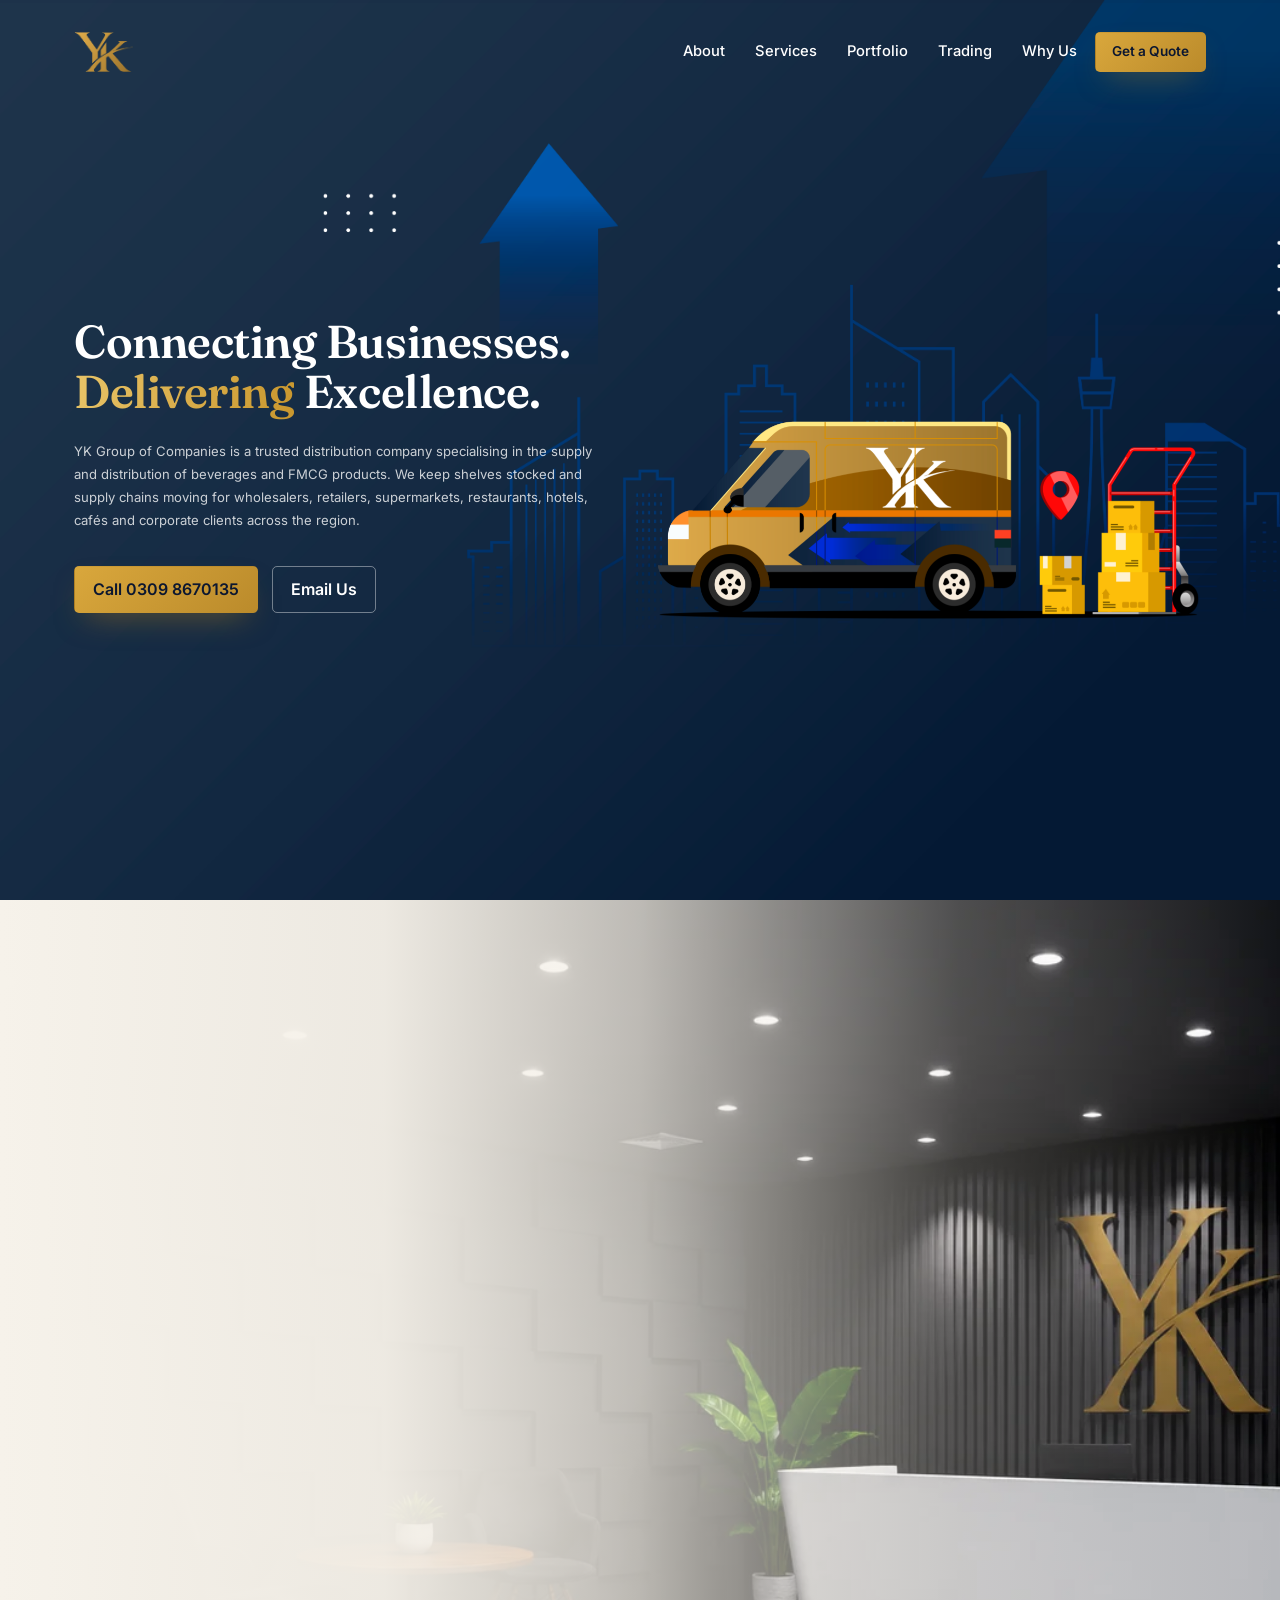
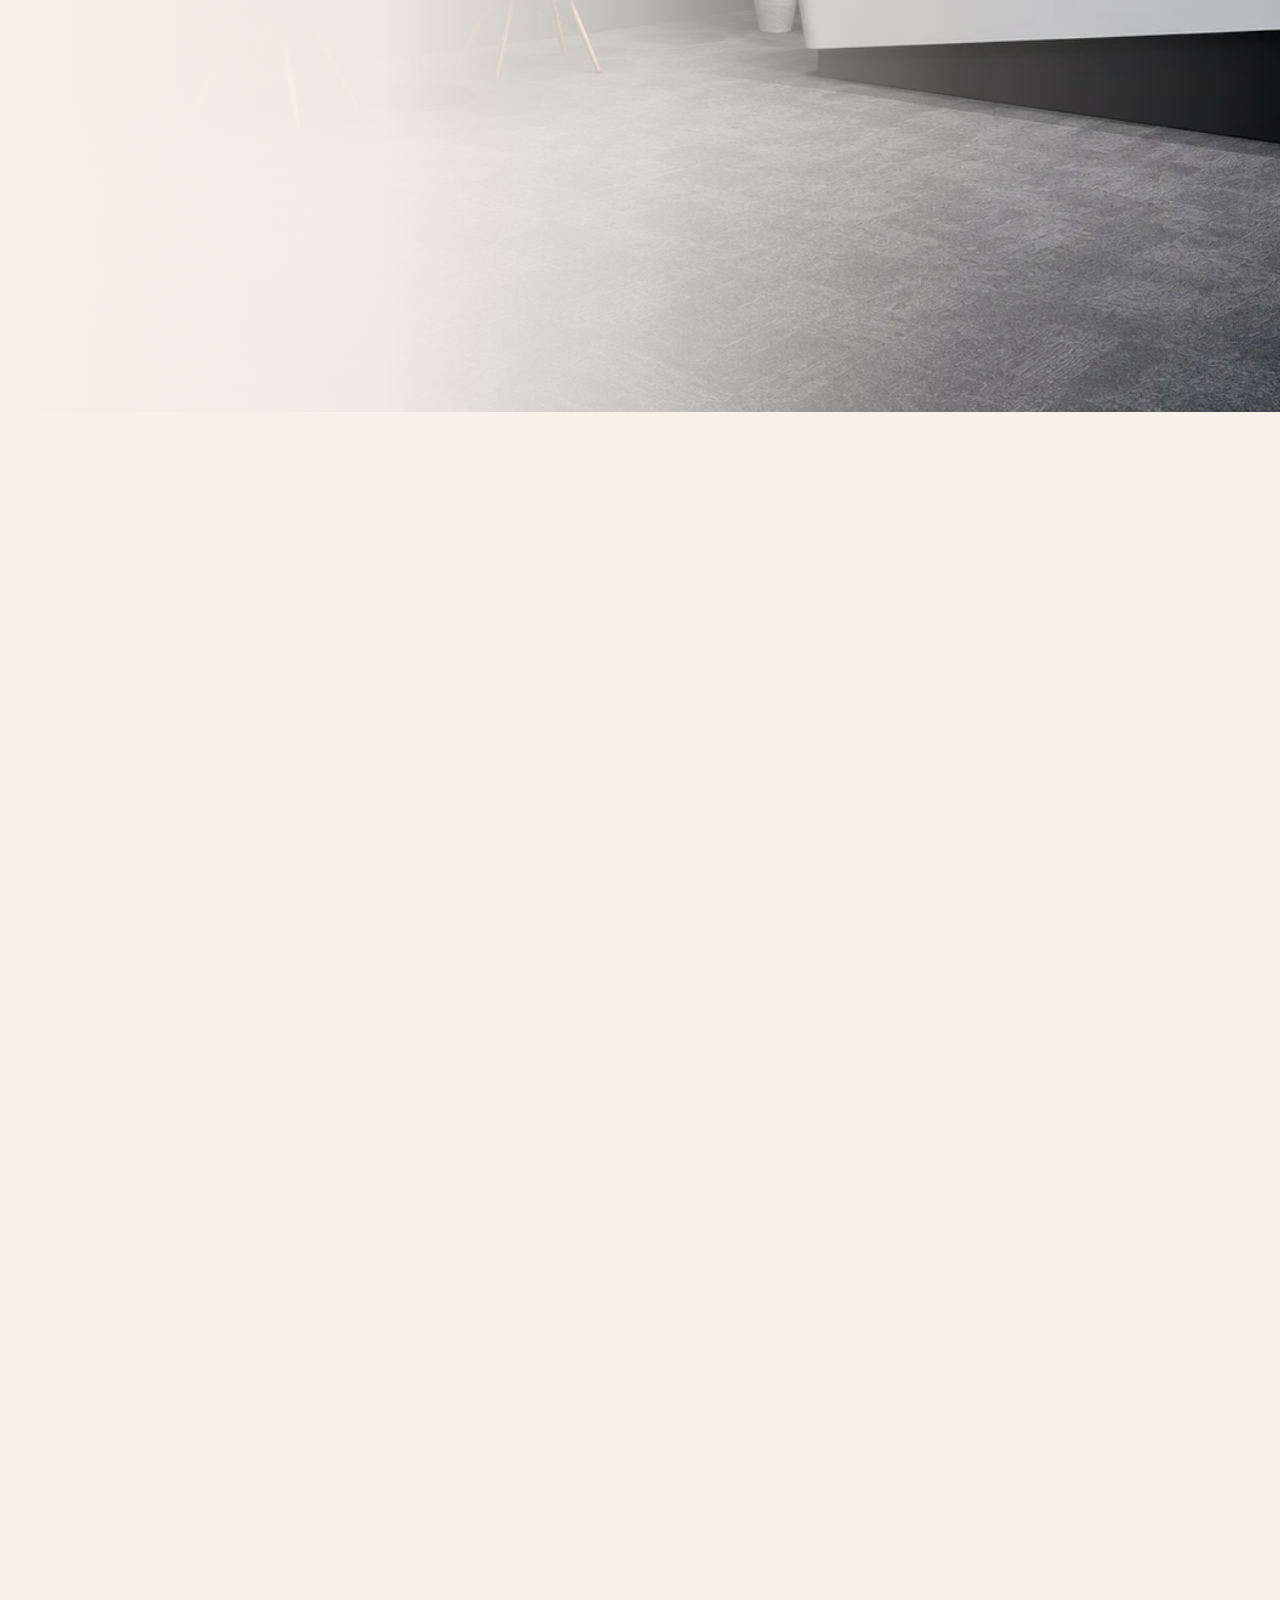
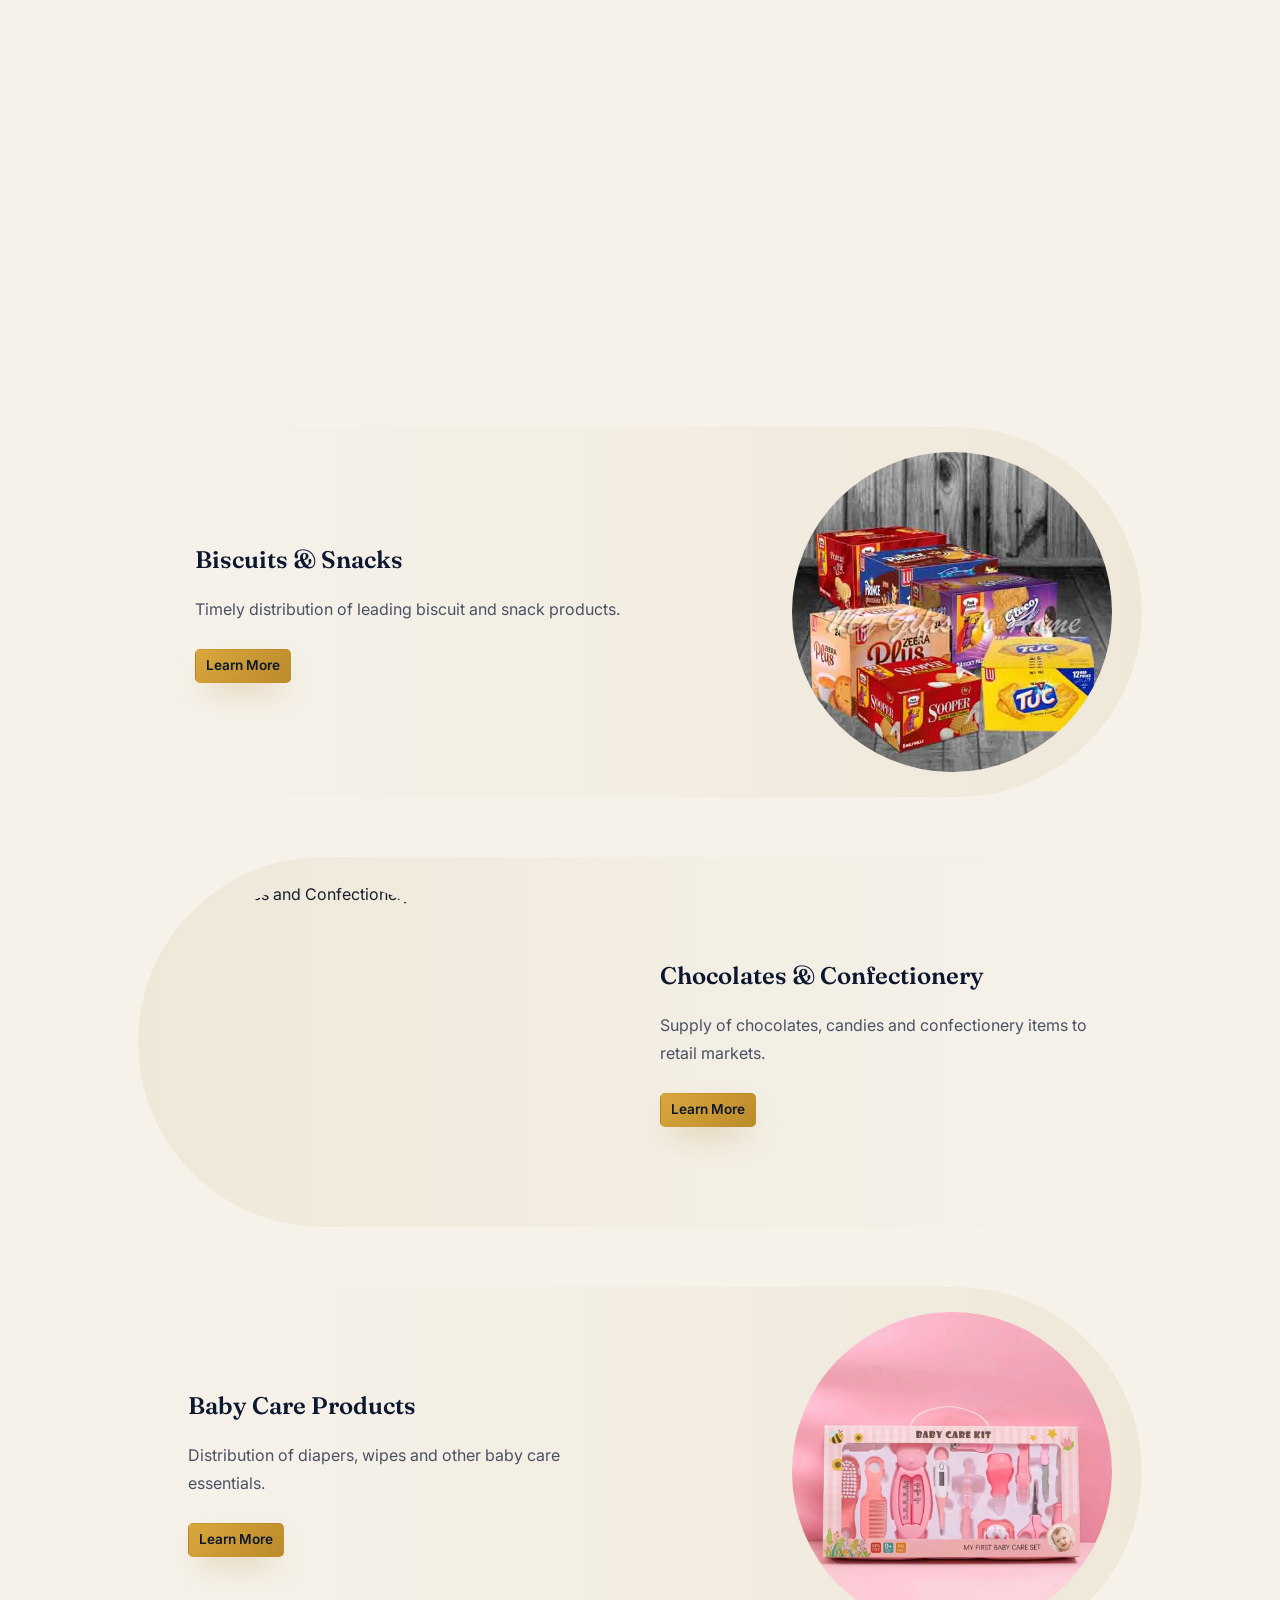
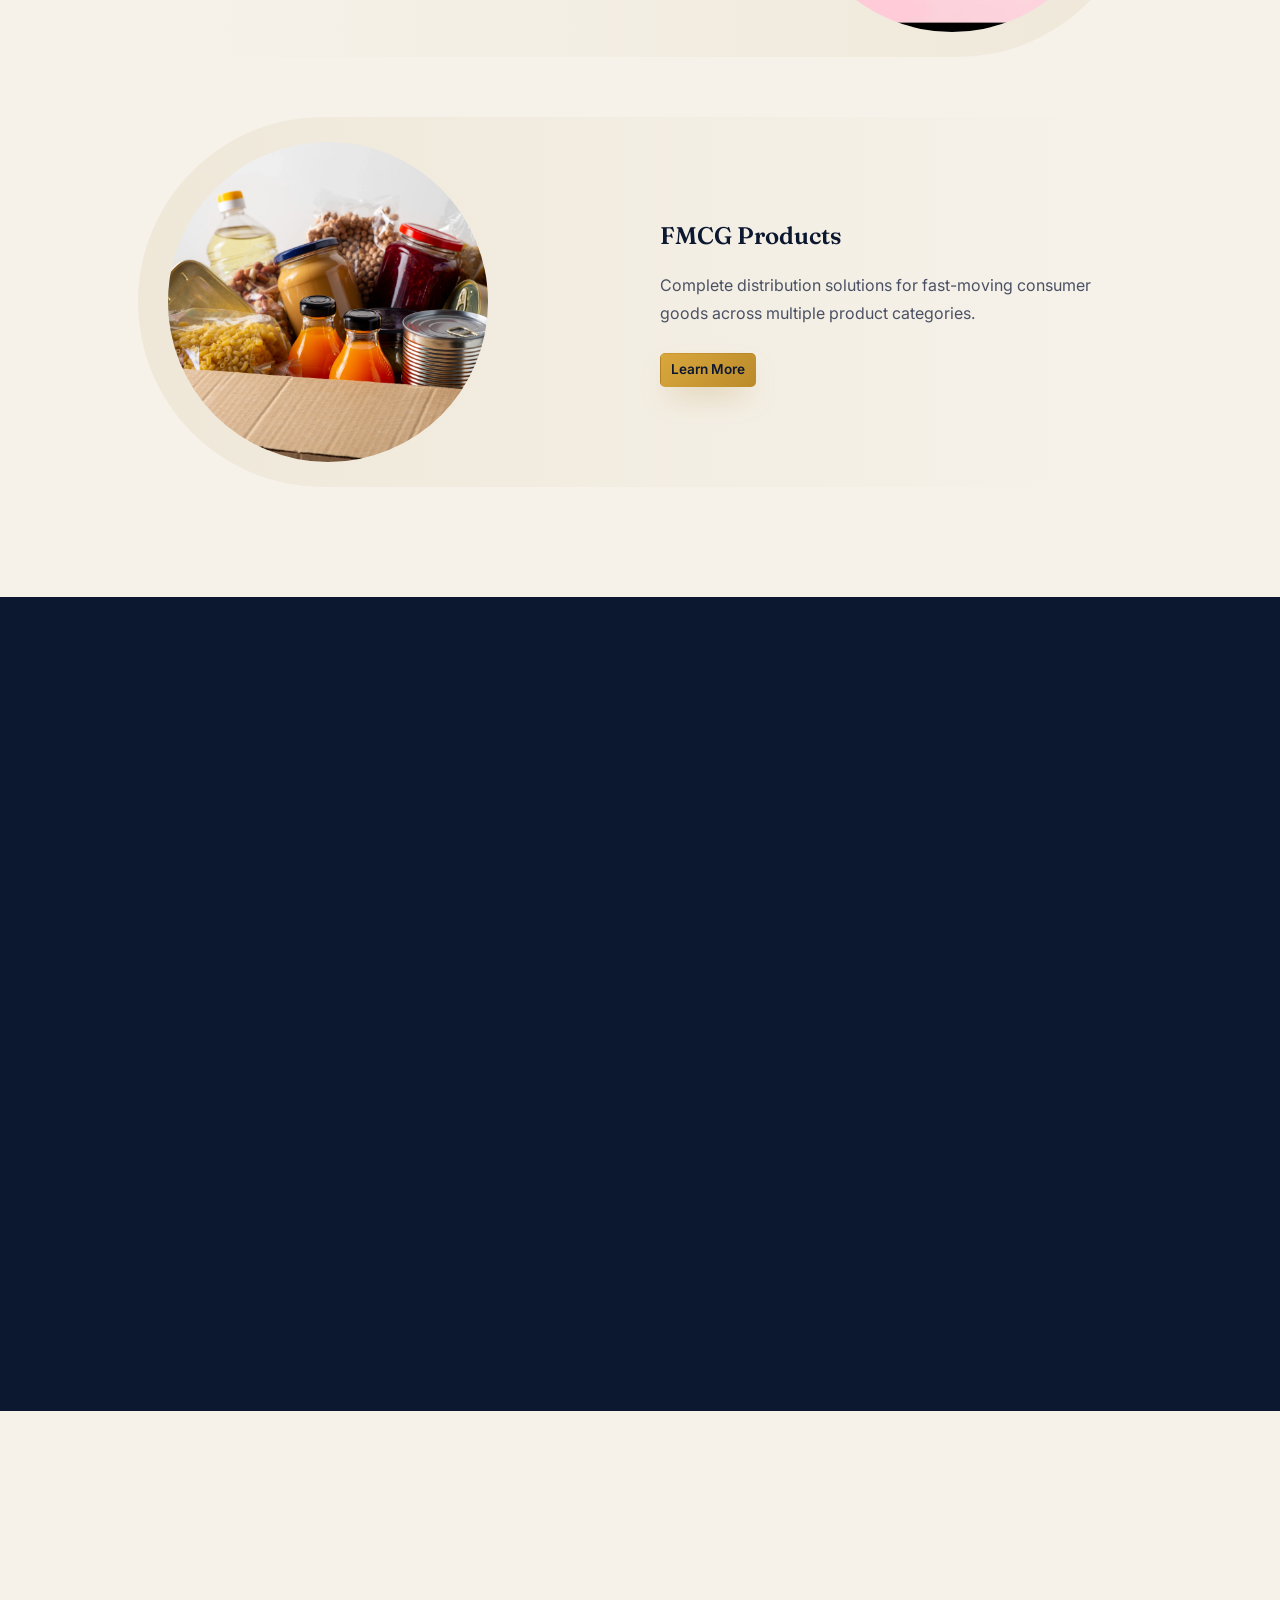
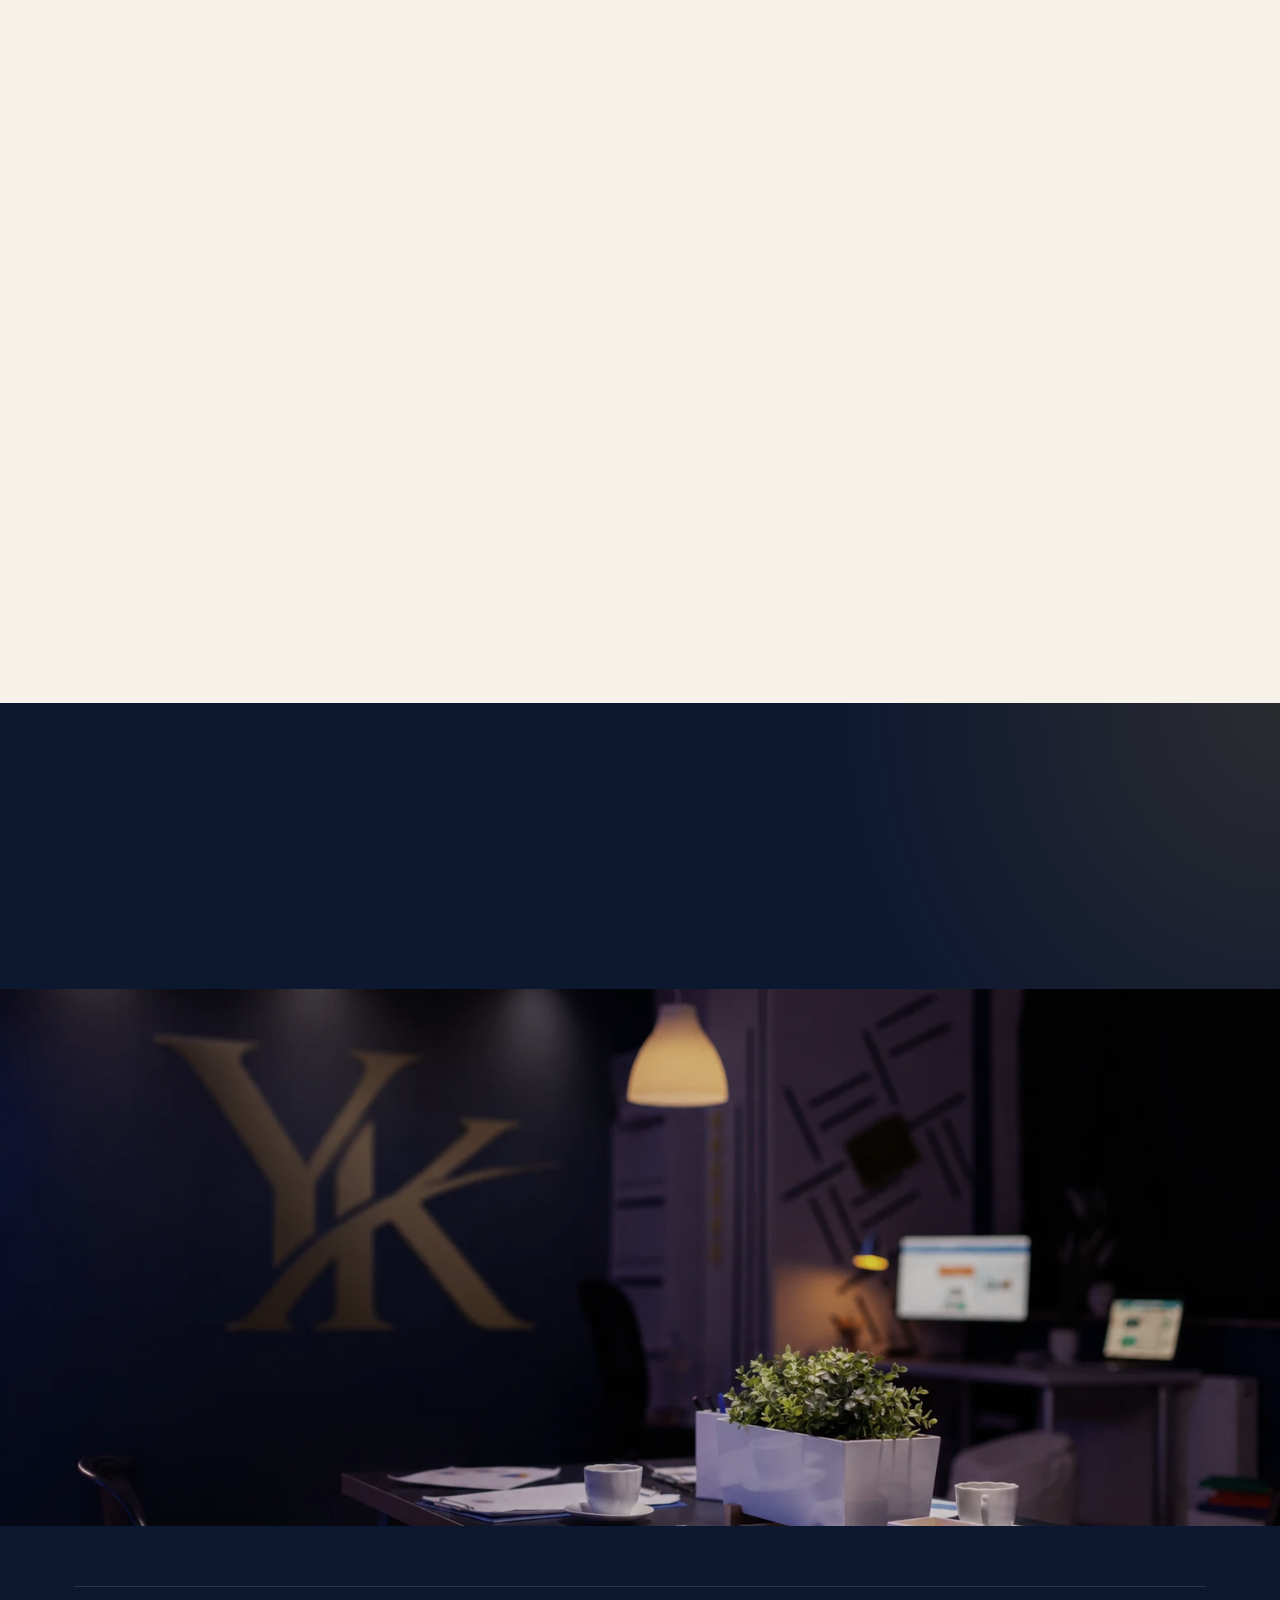
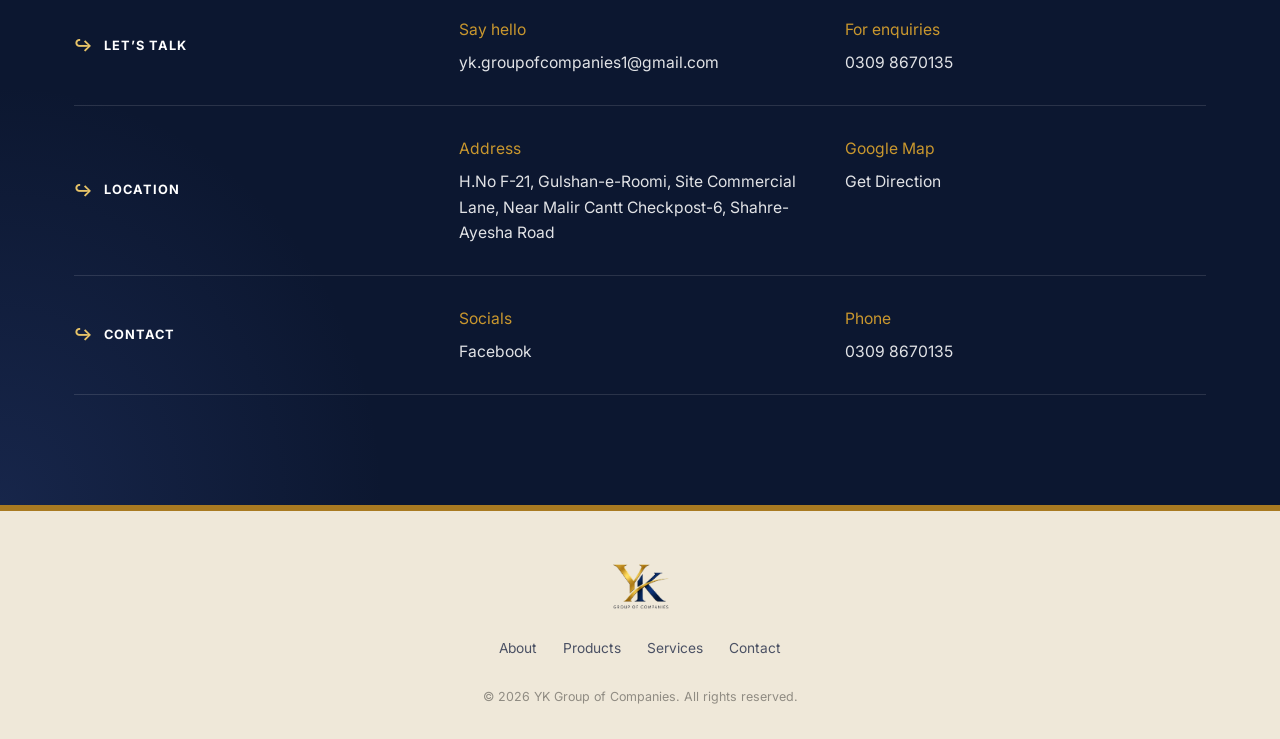
==== commit da947a61: "dede" ====
--- a/index.html
+++ b/index.html
@@ -8,9 +8,12 @@
   <meta name="description"
     content="YK Group of Companies is a trusted distribution, import and export, clearing and forwarding, and logistics company specializing in beverages, FMCG products, and industrial trading.">
 
-  <link rel="icon" type="image/png" sizes="32x32" href="assets/favicon-32.png">
-  <link rel="icon" type="image/png" sizes="192x192" href="assets/favicon-192.png">
-  <link rel="apple-touch-icon" href="assets/favicon-180.png">
+  <link rel="icon" type="image/png" href="/assets/favicon-96x96.png" sizes="96x96" />
+  <link rel="icon" type="image/svg+xml" href="/assets/favicon.svg" />
+  <link rel="shortcut icon" href="/assets/favicon.ico" />
+  <link rel="apple-touch-icon" sizes="180x180" href="/assets/apple-touch-icon.png" />
+  <meta name="apple-mobile-web-app-title" content="YKGOC" />
+  <link rel="manifest" href="/assets/site.webmanifest" />
 
   <link rel="preconnect" href="https://fonts.googleapis.com">
   <link rel="preconnect" href="https://fonts.gstatic.com" crossorigin>
@@ -88,7 +91,7 @@
 
     <!-- ===== ABOUT ===== -->
     <section class="section section-ivory" id="about"
-      style="background-image: url('assets/about-bg.png'); background-repeat: no-repeat; background-size: cover;">
+      style="background-image: url('assets/about-bg.webp'); background-repeat: no-repeat; background-size: cover;">
       <div class="container about-grid">
         <div class="about-copy" data-reveal>
           <p class="eyebrow eyebrow-dark">About Us</p>
@@ -142,7 +145,7 @@
 
           <div class="how-row" data-reveal>
             <div class="how-media">
-              <img src="/assets/bottled-water.png" alt="Bottled Water">
+              <img src="/assets/bottled-water.webp" alt="Bottled Water">
             </div>
             <div class="how-copy">
               <h3>Bottled Water</h3>
@@ -153,7 +156,7 @@
 
           <div class="how-row how-row-reverse" data-reveal>
             <div class="how-media">
-              <img src="/assets/soft-drinks.png" alt="Soft Drinks">
+              <img src="/assets/soft-drinks.webp" alt="Soft Drinks">
             </div>
             <div class="how-copy">
               <h3>Soft Drinks</h3>
@@ -164,7 +167,7 @@
 
           <div class="how-row" data-reveal>
             <div class="how-media">
-              <img src="/assets/fruits-beverages.png" alt="Juices and Fruit Beverages">
+              <img src="/assets/fruits-beverages.webp" alt="Juices and Fruit Beverages">
             </div>
             <div class="how-copy">
               <h3>Juices &amp; Fruit Beverages</h3>
@@ -175,7 +178,7 @@
 
           <div class="how-row how-row-reverse" data-reveal>
             <div class="how-media">
-              <img src="/assets/biscuits-snacks.png" alt="Biscuits and Snacks">
+              <img src="/assets/biscuits-snacks.webp" alt="Biscuits and Snacks">
             </div>
             <div class="how-copy">
               <h3>Biscuits &amp; Snacks</h3>
@@ -186,7 +189,7 @@
 
           <div class="how-row" data-reveal>
             <div class="how-media">
-              <img src="/assets/chocolates-confectionery.png" alt="Chocolates and Confectionery">
+              <img src="/assets/chocolates-confectionery.webp" alt="Chocolates and Confectionery">
             </div>
             <div class="how-copy">
               <h3>Chocolates &amp; Confectionery</h3>
@@ -197,7 +200,7 @@
 
           <div class="how-row how-row-reverse" data-reveal>
             <div class="how-media">
-              <img src="/assets/babycare-products.png" alt="Baby Care Products">
+              <img src="/assets/babycare-products.webp" alt="Baby Care Products">
             </div>
             <div class="how-copy">
               <h3>Baby Care Products</h3>
@@ -208,7 +211,7 @@
 
           <div class="how-row" data-reveal>
             <div class="how-media">
-              <img src="/assets/fmcg-products.png" alt="FMCG Products">
+              <img src="/assets/fmcg-products.webp" alt="FMCG Products">
             </div>
             <div class="how-copy">
               <h3>FMCG Products</h3>
@@ -233,22 +236,22 @@
           <div class="portfolio-stack" id="portfolioStack">
 
             <div class="portfolio-card" data-index="0">
-              <img src="/assets/beverage-distribution.png" alt="Beverage Distribution">
+              <img src="/assets/beverage-distribution.webp" alt="Beverage Distribution">
             </div>
             <div class="portfolio-card" data-index="1">
-              <img src="/assets/fmcg-distributions.png" alt="FMCG Distribution">
+              <img src="/assets/fmcg-distributions.webp" alt="FMCG Distribution">
             </div>
             <div class="portfolio-card" data-index="2">
-              <img src="/assets/import-export.png" alt="Import and Export">
+              <img src="/assets/import-export.webp" alt="Import and Export">
             </div>
             <div class="portfolio-card" data-index="3">
-              <img src="/assets/clearing-forwarding.png" alt="Clearing and Forwarding">
+              <img src="/assets/clearing-forwarding.webp" alt="Clearing and Forwarding">
             </div>
             <div class="portfolio-card" data-index="4">
-              <img src="/assets/warehousing-logistics.png" alt="Warehousing and Logistics">
+              <img src="/assets/warehousing-logistics.webp" alt="Warehousing and Logistics">
             </div>
             <div class="portfolio-card" data-index="5">
-              <img src="/assets/retail-wholesale.png" alt="Retail and Wholesale Supply">
+              <img src="/assets/retail-wholesale.webp" alt="Retail and Wholesale Supply">
             </div>
 
             <button class="portfolio-nav portfolio-nav-prev" id="portfolioPrev" aria-label="Previous">
@@ -386,7 +389,7 @@
       </div>
 
       <div class="contact-media" data-reveal>
-        <img src="assets/contact-img.png" alt="YK Group team at work">
+        <img src="assets/contact-img.webp" alt="YK Group team at work">
       </div>
 
       <div class="container">
@@ -447,7 +450,7 @@
     <div class="container footer-inner">
       <div class="footer-logo">
         <a href="#top" class="brand brand-footer">
-          <img src="assets/yk-logo.png" alt="YK Group of Companies emblem" class="brand-mark">
+          <img src="/assets/yk-logo.png" alt="YK Group of Companies emblem" class="brand-mark">
         </a>
       </div>
       <div class="footer-links">
--- a/styles.css
+++ b/styles.css
@@ -490,6 +490,7 @@
   position: relative;
   z-index: 2;
   height: min(72vh, 580px);
+  bottom: -55px;
   background-size: contain;
   background-position: center right;
   background-repeat: no-repeat;
@@ -522,7 +523,7 @@
     position: absolute;
     left: 0;
     right: 0;
-    bottom: 0;
+    bottom: -10px;
     z-index: 1;
     height: 42vh;
     max-height: 320px;
@@ -649,10 +650,10 @@
 @media (max-width: 768px) {
   #about {
     /* 1. Aligns the image to the bottom-right corner */
-    background-position: right bottom !important; 
-
-  }
-} 
+    background-position: right bottom !important;
+
+  }
+}
 
 .section#about .container {
   position: relative;
@@ -868,7 +869,7 @@
   align-items: start;
 }
 
-.portfolio-section{
+.portfolio-section {
   background: var(--navy-950);
 }
 
@@ -1054,7 +1055,7 @@
   }
 
   .portfolio-card {
-    width: 180px;
+    width:200px;
   }
 
   .portfolio-nav-prev {
@@ -1322,8 +1323,8 @@
   line-height: 1.6;
 }
 
-.contact-row-col span:nth-child(1){
-  color:var(--gold-600);
+.contact-row-col span:nth-child(1) {
+  color: var(--gold-600);
 }
 
 .contact-row-col a {
@@ -1514,7 +1515,7 @@
     padding: 0 2rem;
   }
 
-  .footer-links{
+  .footer-links {
     gap: 16px;
   }
 
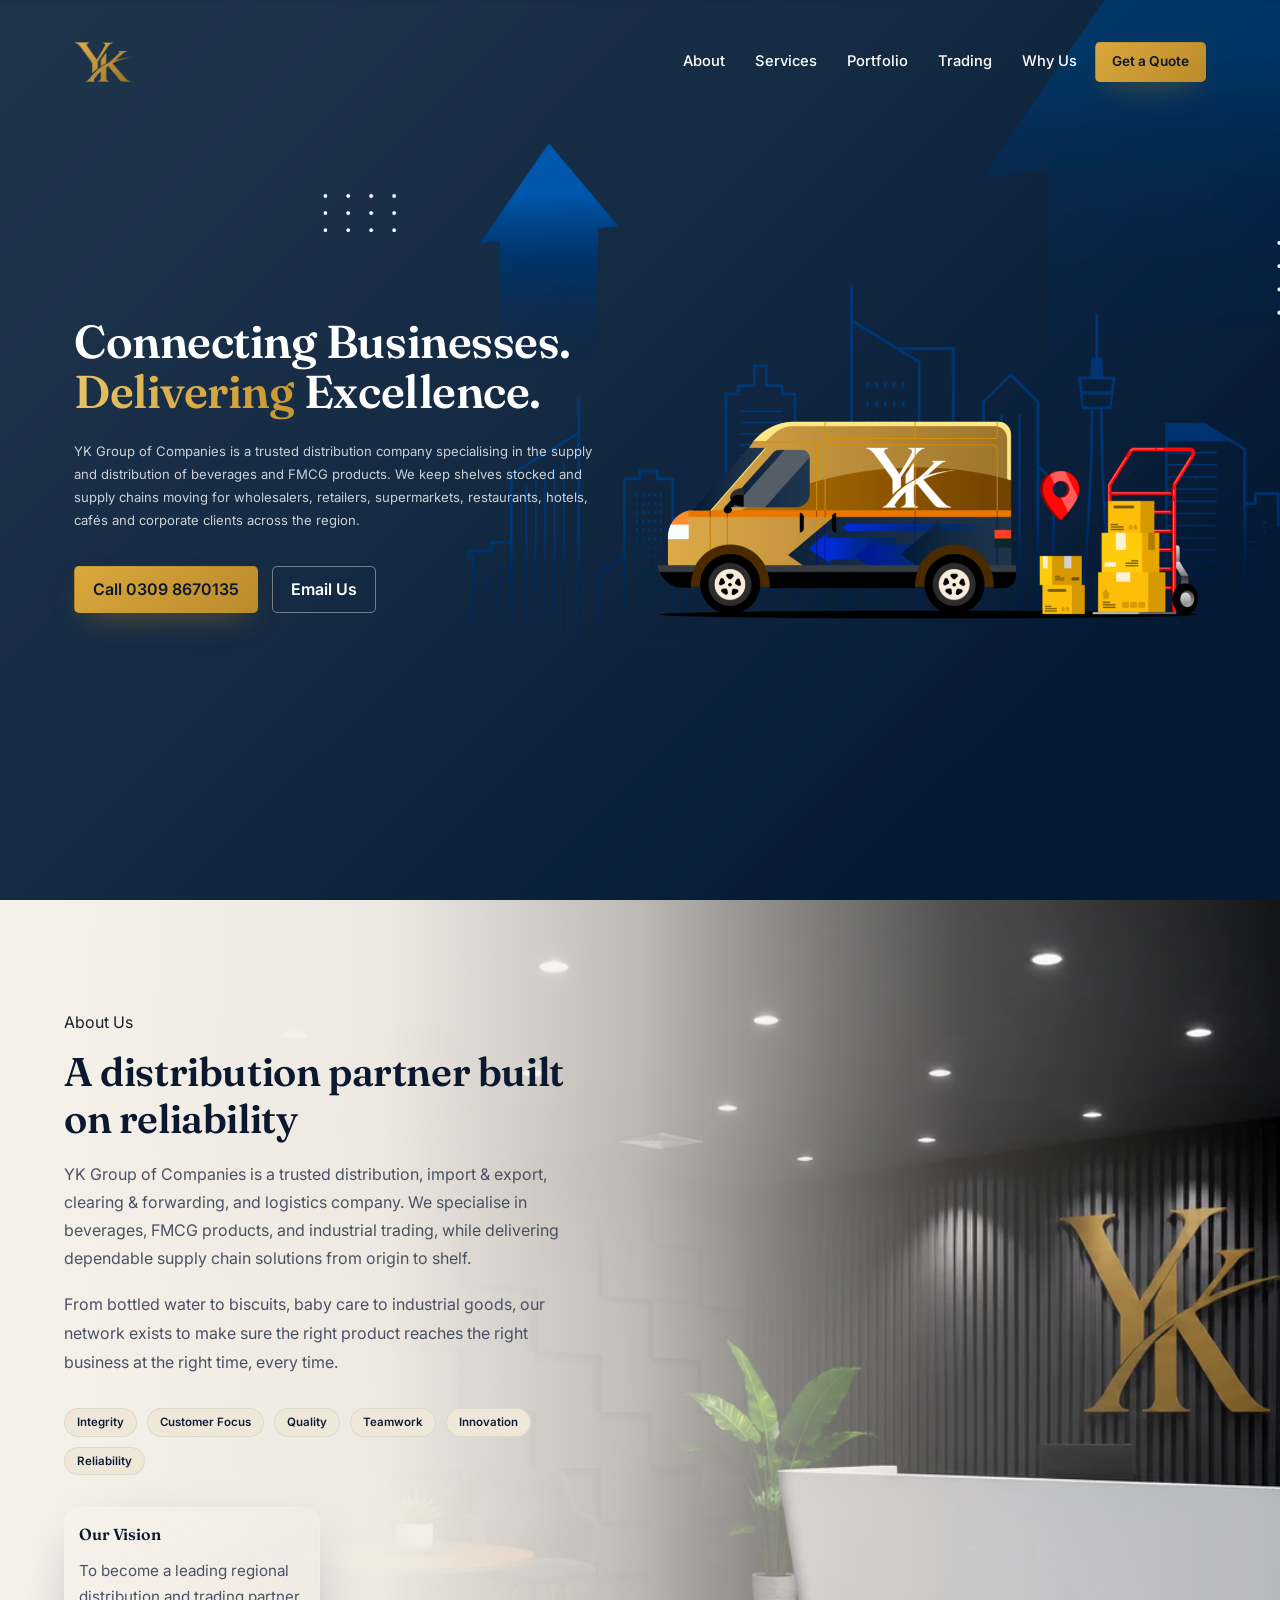
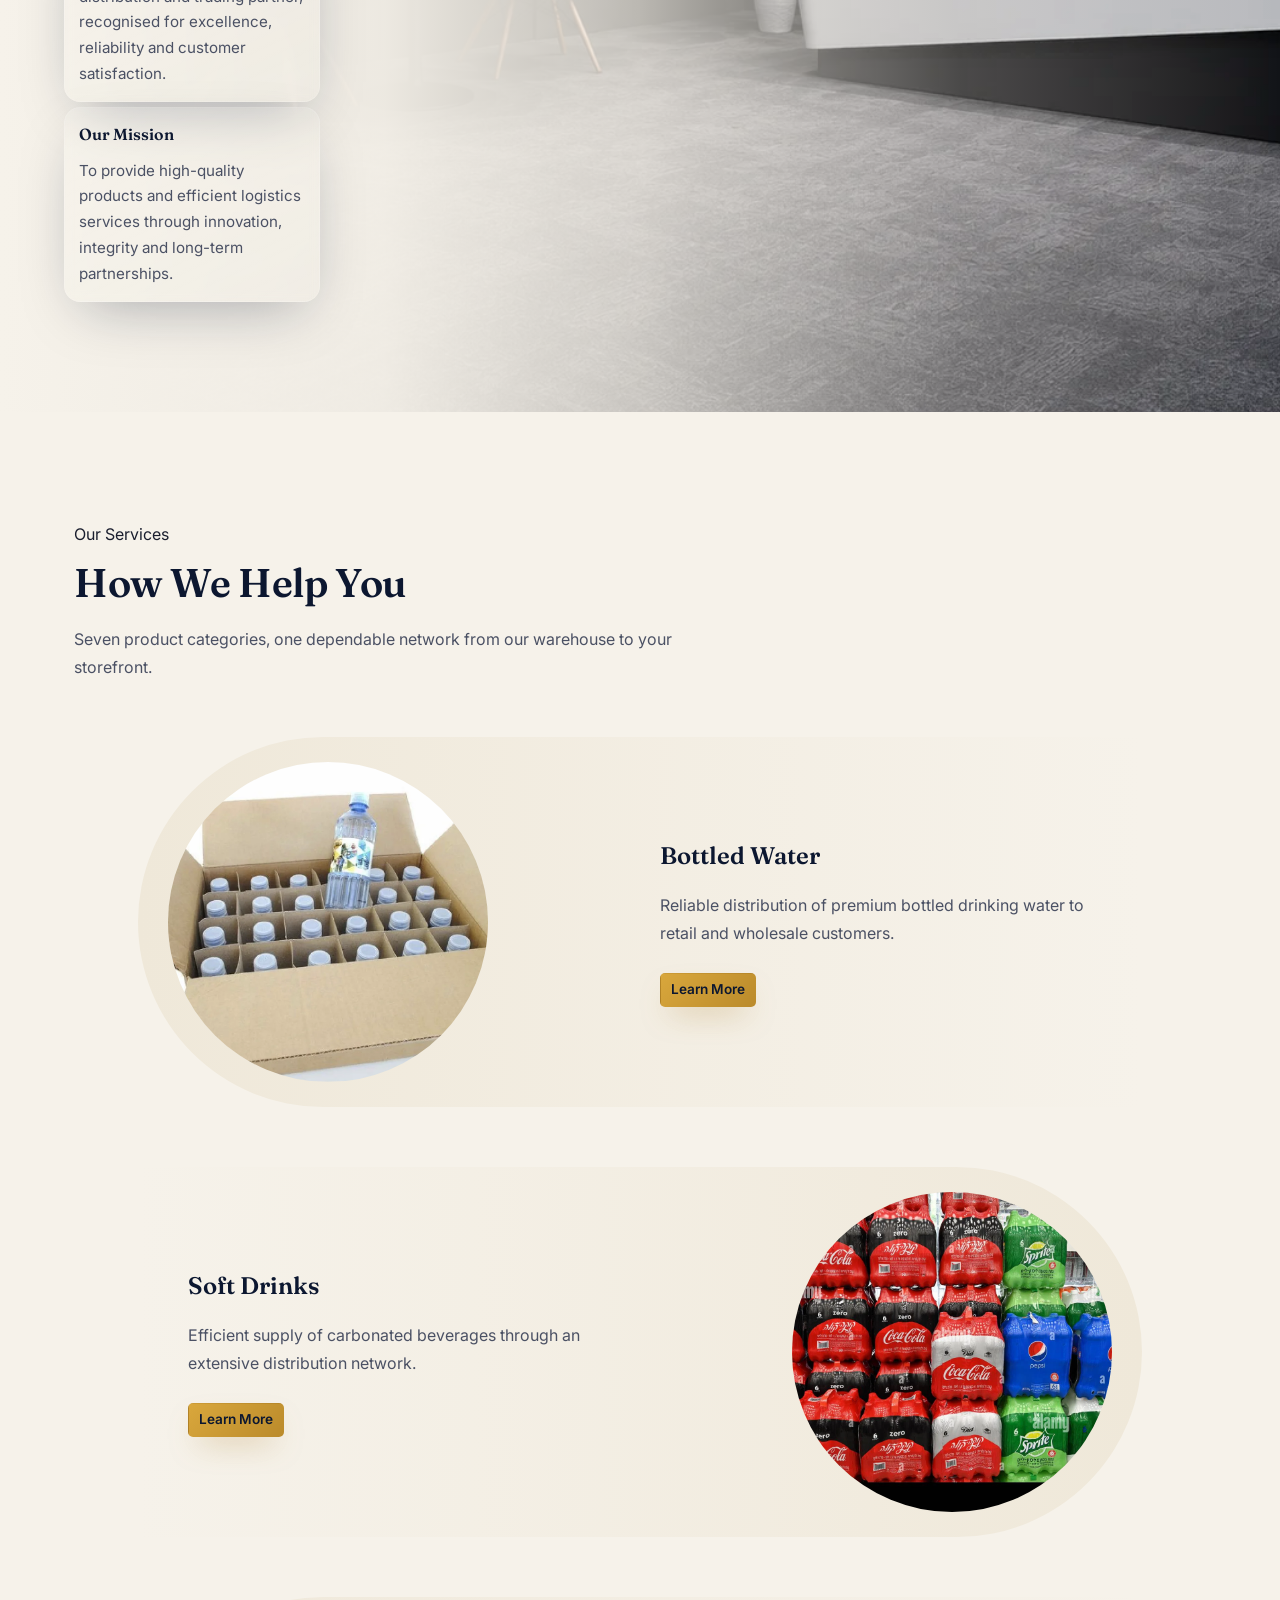
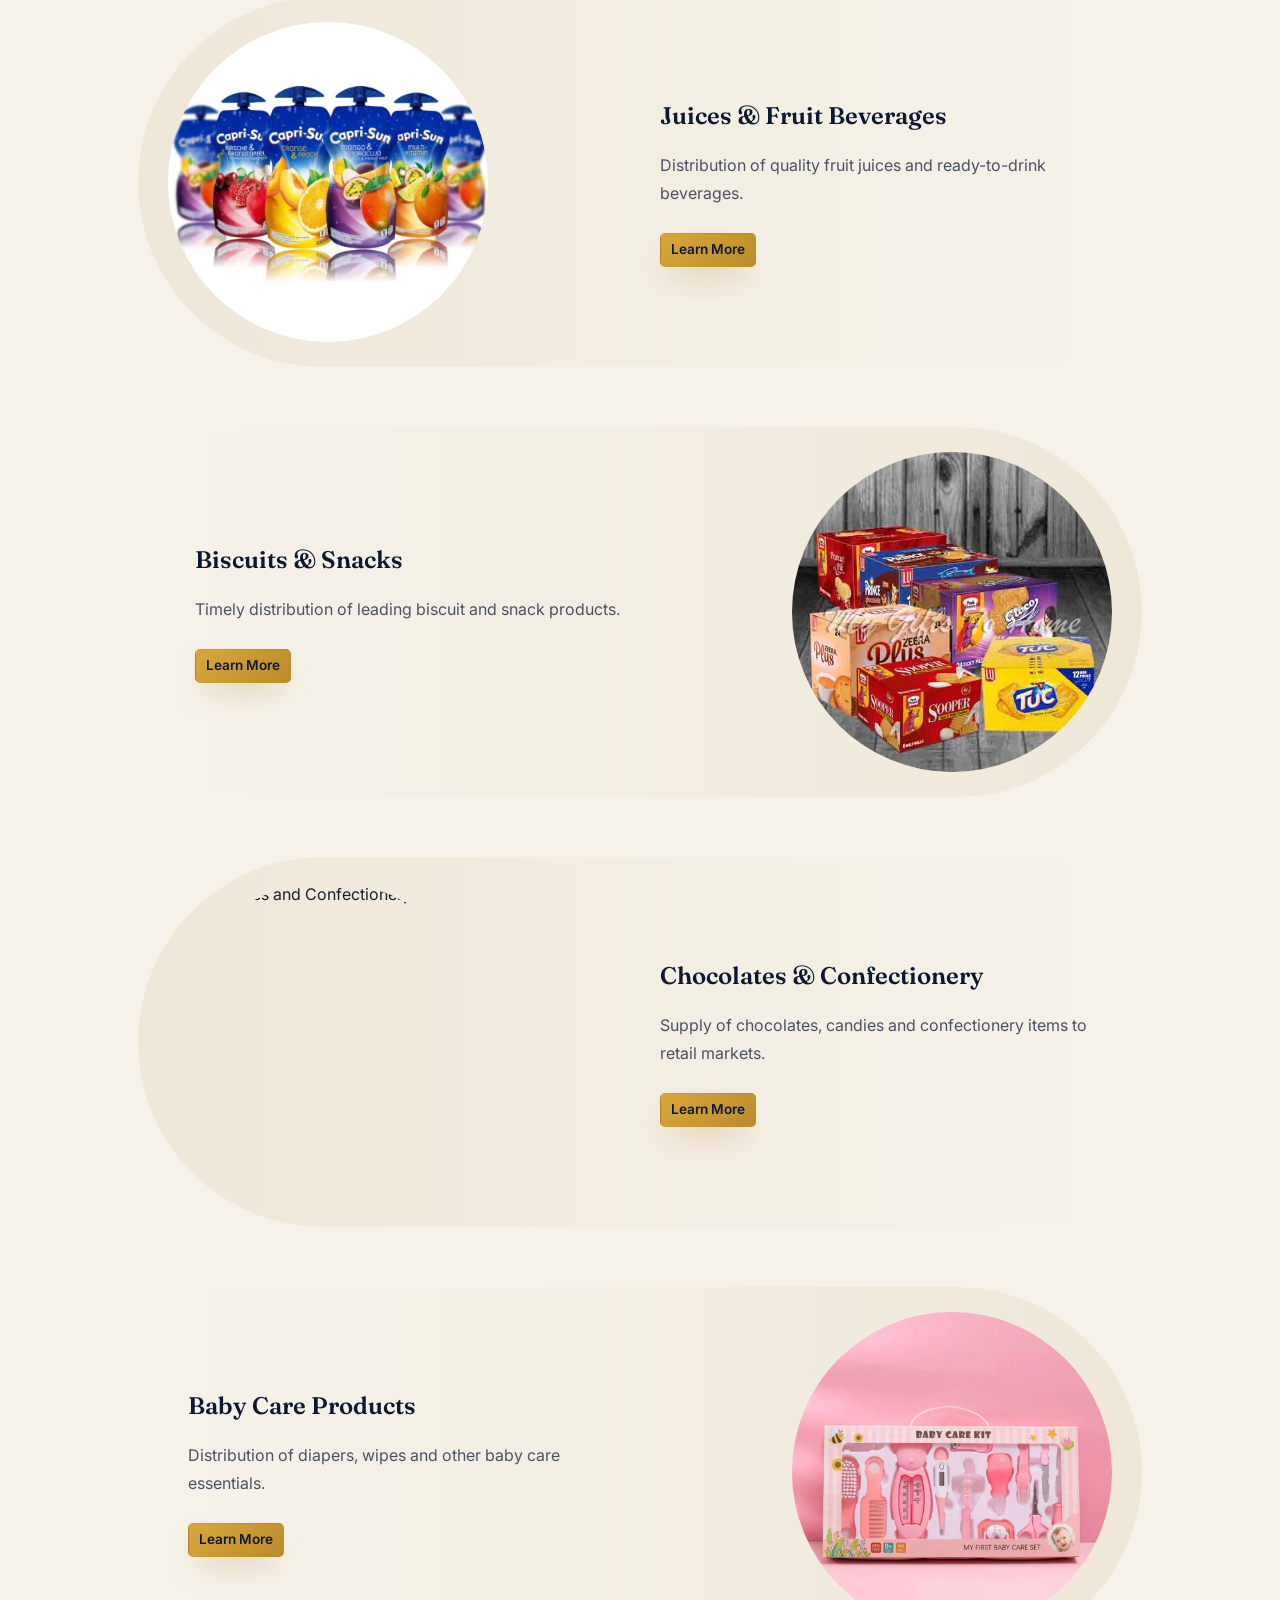
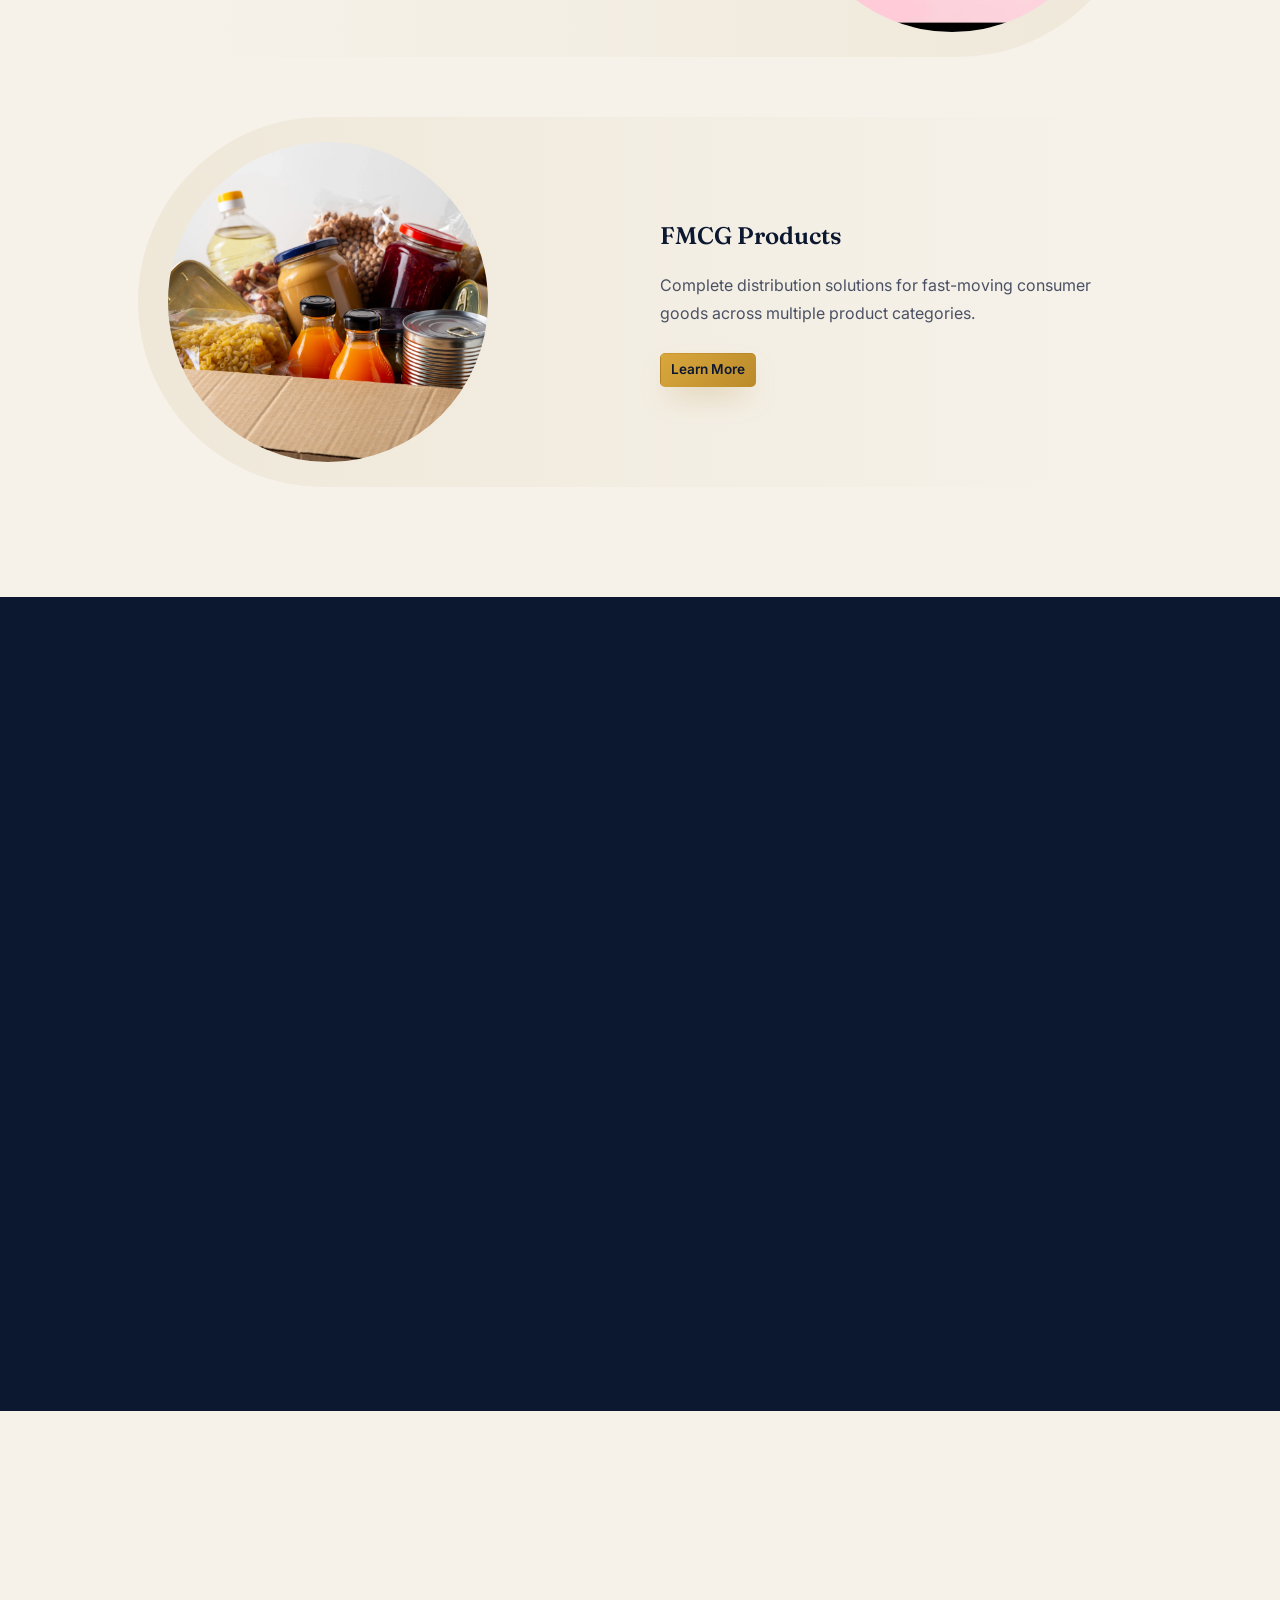
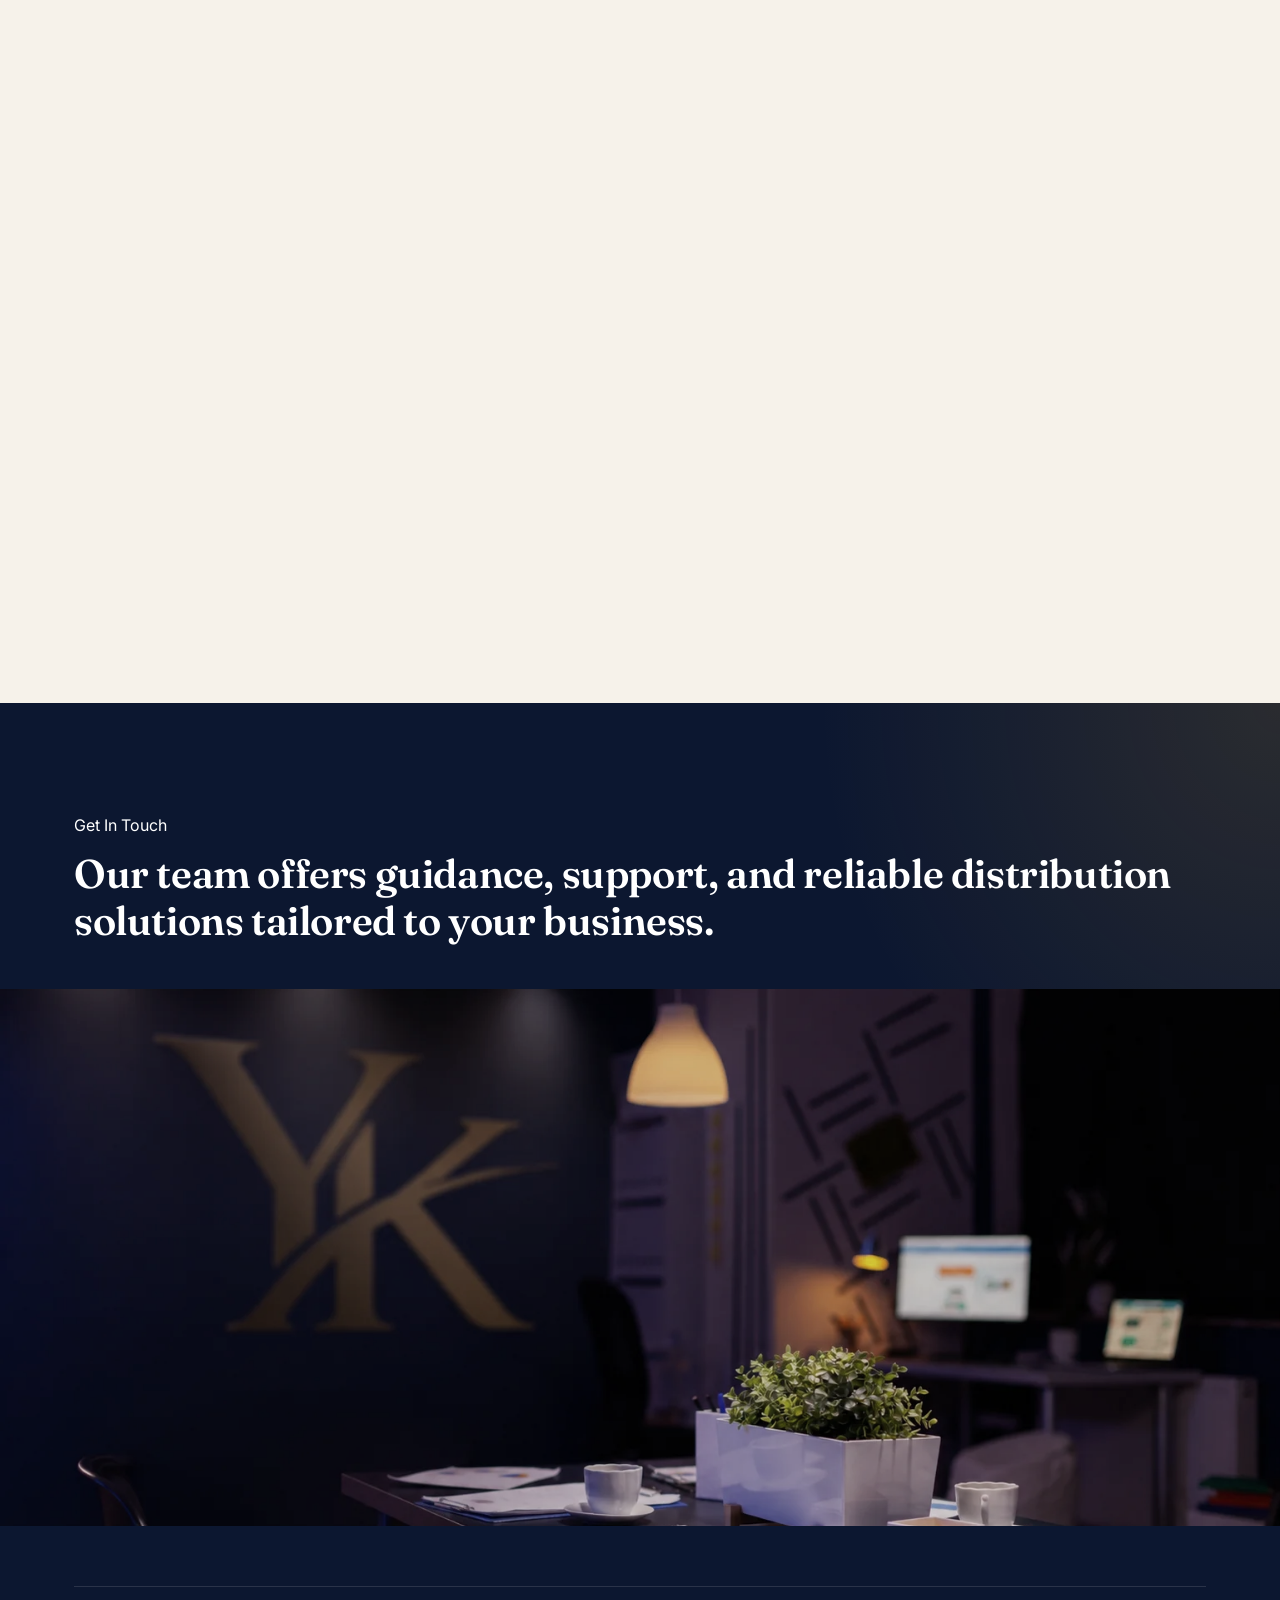
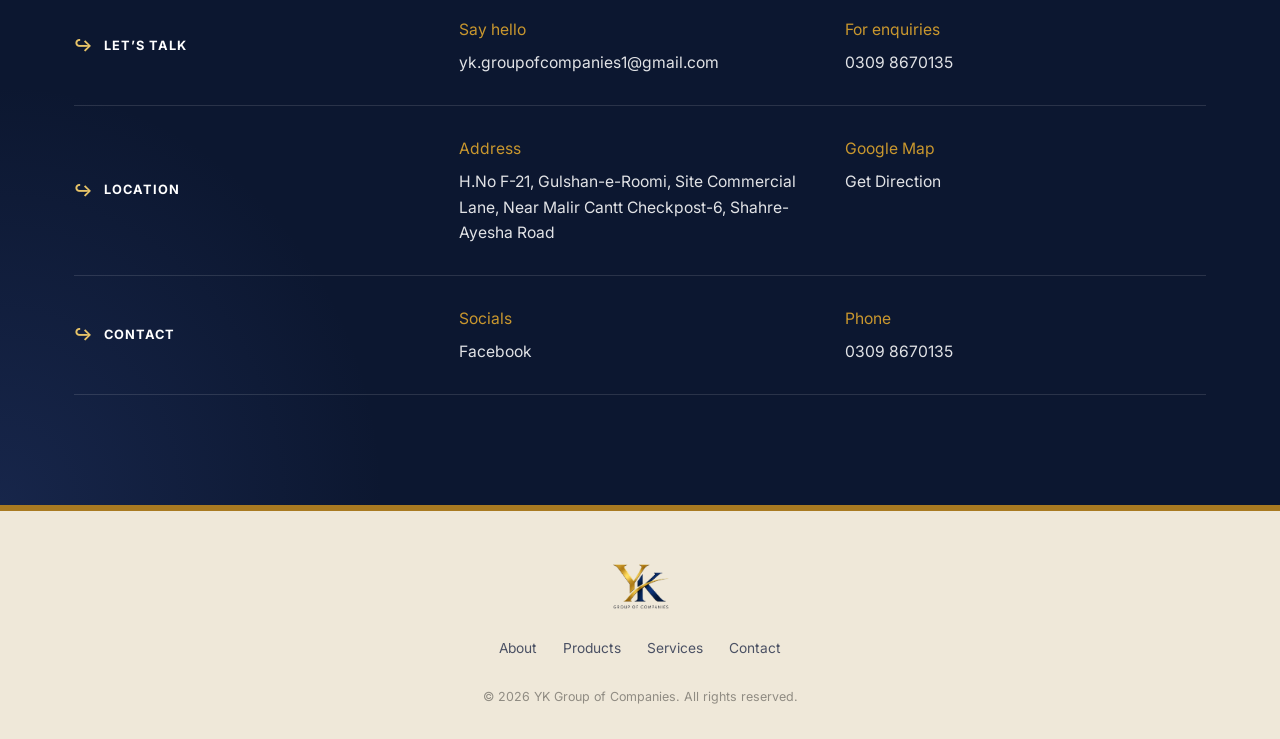
==== commit 94a98474: "daerd" ====
--- a/index.html
+++ b/index.html
@@ -4,23 +4,62 @@
 <head>
   <meta charset="UTF-8">
   <meta name="viewport" content="width=device-width, initial-scale=1.0">
-  <title>YK Group of Companies | Distribution, Import &amp; Export, Logistics</title>
+
+  <!-- Primary SEO -->
+  <title>YK Group of Companies | Distribution, Import & Export, Logistics</title>
   <meta name="description"
     content="YK Group of Companies is a trusted distribution, import and export, clearing and forwarding, and logistics company specializing in beverages, FMCG products, and industrial trading.">
-
-  <link rel="icon" type="image/png" href="/assets/favicon-96x96.png" sizes="96x96" />
-  <link rel="icon" type="image/svg+xml" href="/assets/favicon.svg" />
-  <link rel="shortcut icon" href="/assets/favicon.ico" />
-  <link rel="apple-touch-icon" sizes="180x180" href="/assets/apple-touch-icon.png" />
-  <meta name="apple-mobile-web-app-title" content="YKGOC" />
-  <link rel="manifest" href="/assets/site.webmanifest" />
-
+  <meta name="keywords"
+    content="YK Group of Companies, distribution company, import export, logistics, clearing forwarding, FMCG, beverages, industrial trading, Pakistan logistics company">
+  <meta name="author" content="YK Group of Companies">
+  <meta name="robots" content="index, follow">
+
+  <!-- Canonical -->
+  <link rel="canonical" href="https://ykgroupofcompanies.vercel.app/">
+
+  <!-- Open Graph (Facebook, LinkedIn) -->
+  <meta property="og:type" content="website">
+  <meta property="og:title" content="YK Group of Companies">
+  <meta property="og:description"
+    content="Trusted distribution, import and export, and logistics company specializing in FMCG, beverages, and industrial trading.">
+  <meta property="og:url" content="https://ykgroupofcompanies.vercel.app/">
+  <meta property="og:site_name" content="YK Group of Companies">
+  <meta property="og:image" content="https://ykgroupofcompanies.vercel.app/assets/yk-preview.webp">
+  <meta property="og:image:alt" content="YK Group of Companies preview image">
+  <meta property="og:locale" content="en_US">
+
+  <!-- Twitter Card -->
+  <meta name="twitter:card" content="summary_large_image">
+  <meta name="twitter:title" content="YK Group of Companies">
+  <meta name="twitter:description"
+    content="Trusted distribution, import and export, and logistics company specializing in FMCG, beverages, and industrial trading.">
+  <meta name="twitter:image" content="https://ykgroupofcompanies.vercel.app/assets/yk-preview.webp">
+
+  <!-- Theme -->
+  <meta name="theme-color" content="#0f172a">
+
+  <!-- Preload Important Images -->
+  <link rel="preload" as="image" href="/assets/hero-bg.webp" type="image/webp">
+  <link rel="preload" as="image" href="/assets/hero-bg-fg.webp" type="image/webp">
+
+  <!-- Favicons -->
+  <link rel="icon" type="image/png" href="/assets/favicon-96x96.png" sizes="96x96">
+  <link rel="icon" type="image/svg+xml" href="/assets/favicon.svg">
+  <link rel="shortcut icon" href="/assets/favicon.ico">
+  <link rel="apple-touch-icon" sizes="180x180" href="/assets/apple-touch-icon.png">
+  <meta name="apple-mobile-web-app-title" content="YKGOC">
+
+  <!-- Manifest -->
+  <link rel="manifest" href="/assets/site.webmanifest">
+
+  <!-- Fonts -->
   <link rel="preconnect" href="https://fonts.googleapis.com">
   <link rel="preconnect" href="https://fonts.gstatic.com" crossorigin>
   <link
     href="https://fonts.googleapis.com/css2?family=Fraunces:opsz,wght@9..144,400;9..144,500;9..144,600;9..144,700;9..144,900&family=Inter:wght@400;500;600;700;800&display=swap"
     rel="stylesheet">
 
+  <!-- Styles -->
   <link rel="stylesheet" href="styles.css">
 </head>
 
--- a/styles.css
+++ b/styles.css
@@ -243,7 +243,7 @@
   right: 0;
   z-index: 500;
   width: 100%;
-  padding: 22px 0;
+  padding: 32px 0;
   background: transparent;
   border-bottom: 1px solid transparent;
   backdrop-filter: none;
@@ -287,10 +287,10 @@
 }
 
 .topbar.is-scrolled {
-  padding: 10px 0;
-  background: rgba(246, 242, 234, 0.78);
-  backdrop-filter: blur(14px) saturate(140%);
-  -webkit-backdrop-filter: blur(14px) saturate(140%);
+  padding: 3px 0;
+  background: rgba(246, 242, 234, 0.58);
+  backdrop-filter: blur(10px) saturate(120%);
+  -webkit-backdrop-filter: blur(10px) saturate(120%);
   border-bottom: 1px solid rgba(16, 29, 58, 0.07);
   box-shadow: 0 8px 24px -14px rgba(12, 23, 48, .25);
 }
@@ -848,6 +848,11 @@
 }
 
 @media (max-width: 560px) {
+
+  .topbar.is-scrolled {
+    padding: 6px 0;
+  }
+
   .how-media {
     max-width: 260px;
   }
@@ -1055,7 +1060,7 @@
   }
 
   .portfolio-card {
-    width:200px;
+    width: 200px;
   }
 
   .portfolio-nav-prev {
@@ -1511,6 +1516,10 @@
 }
 
 @media (max-width: 560px) {
+  .topbar {
+    padding: 15px 0;
+  }
+
   .container {
     padding: 0 2rem;
   }
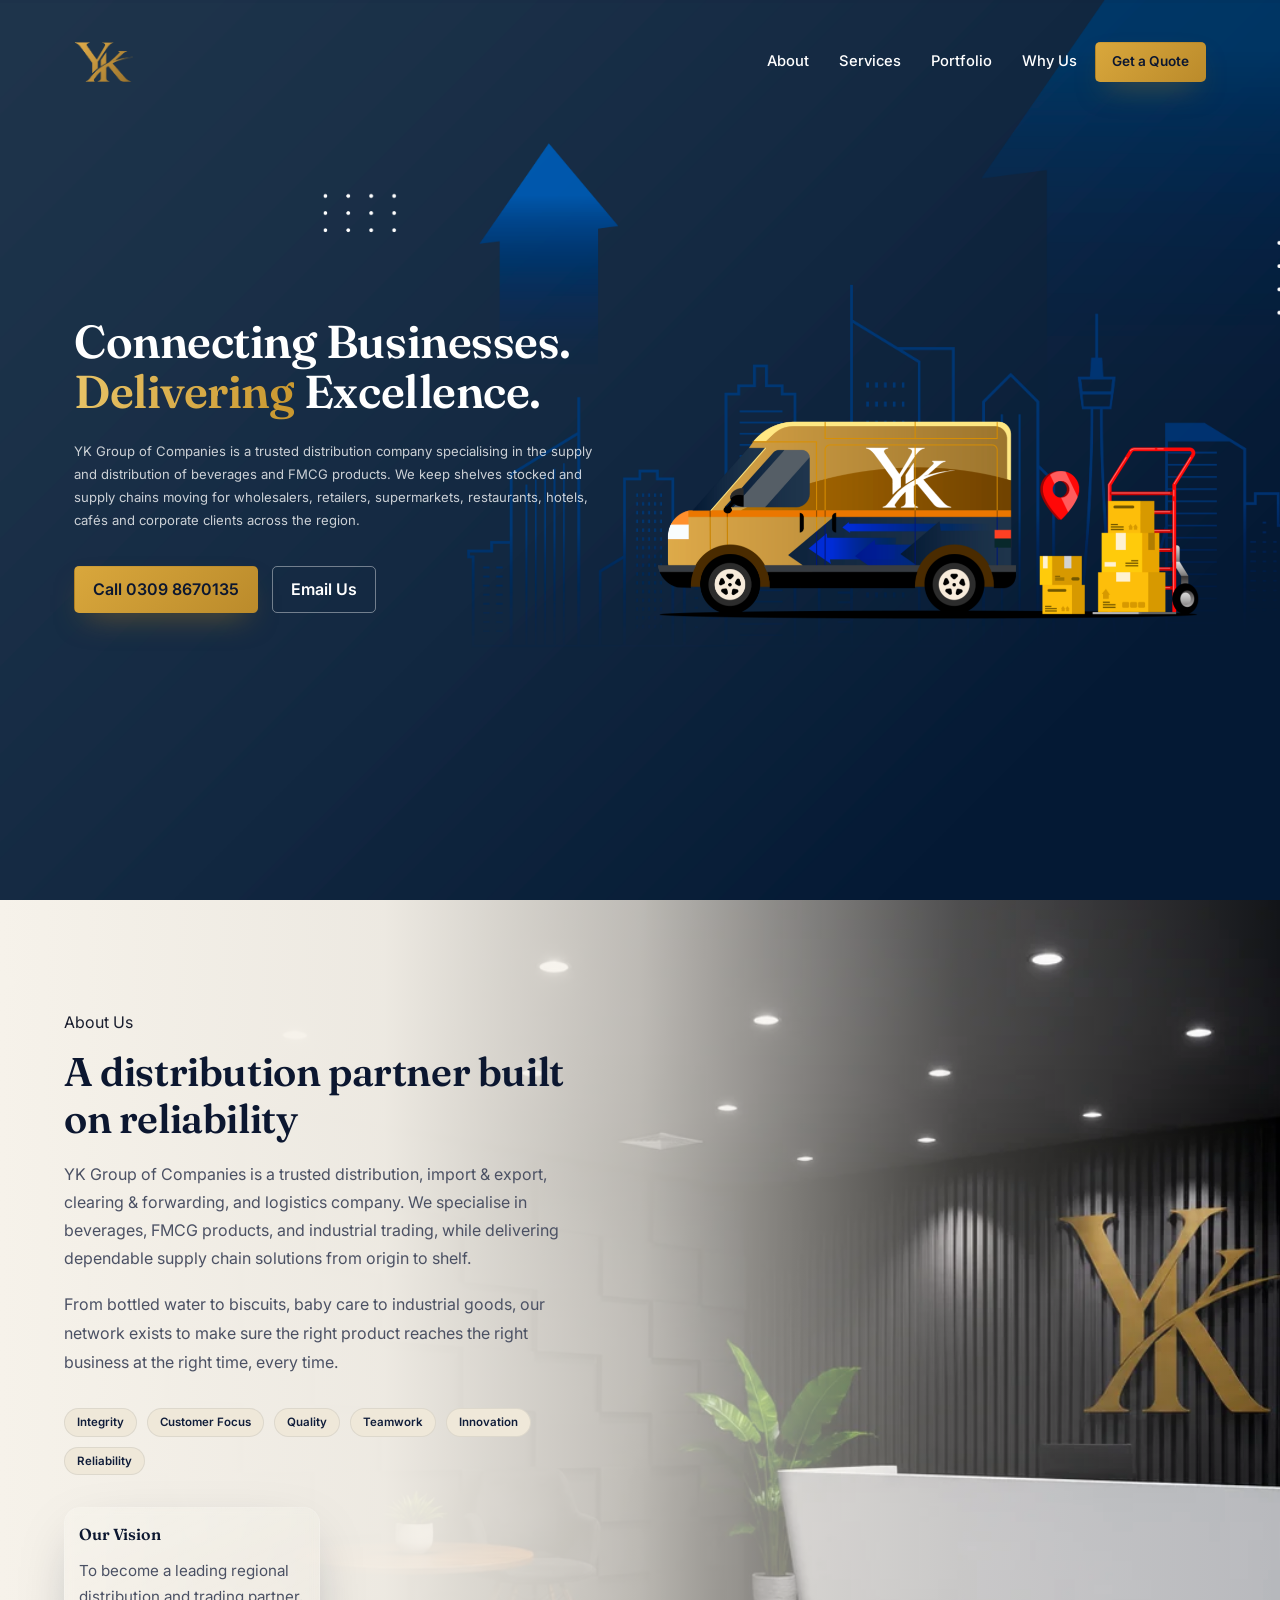
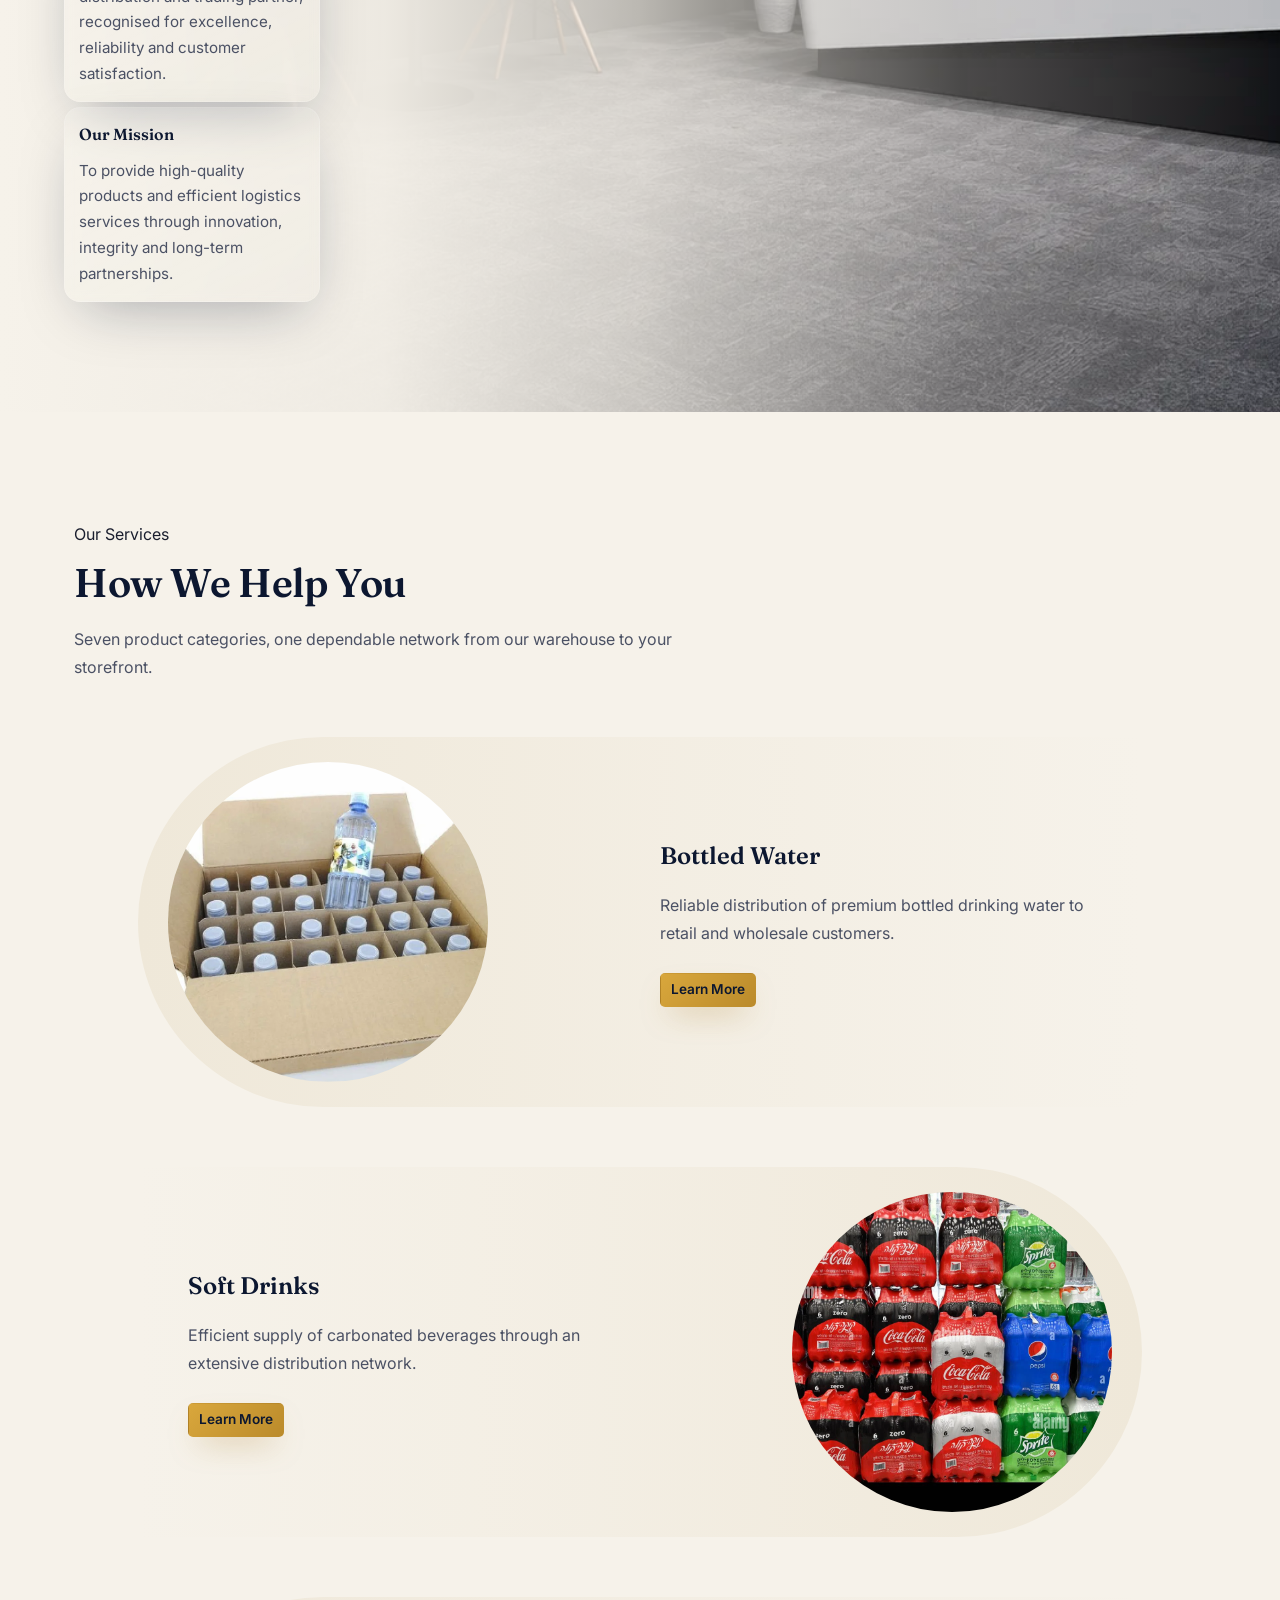
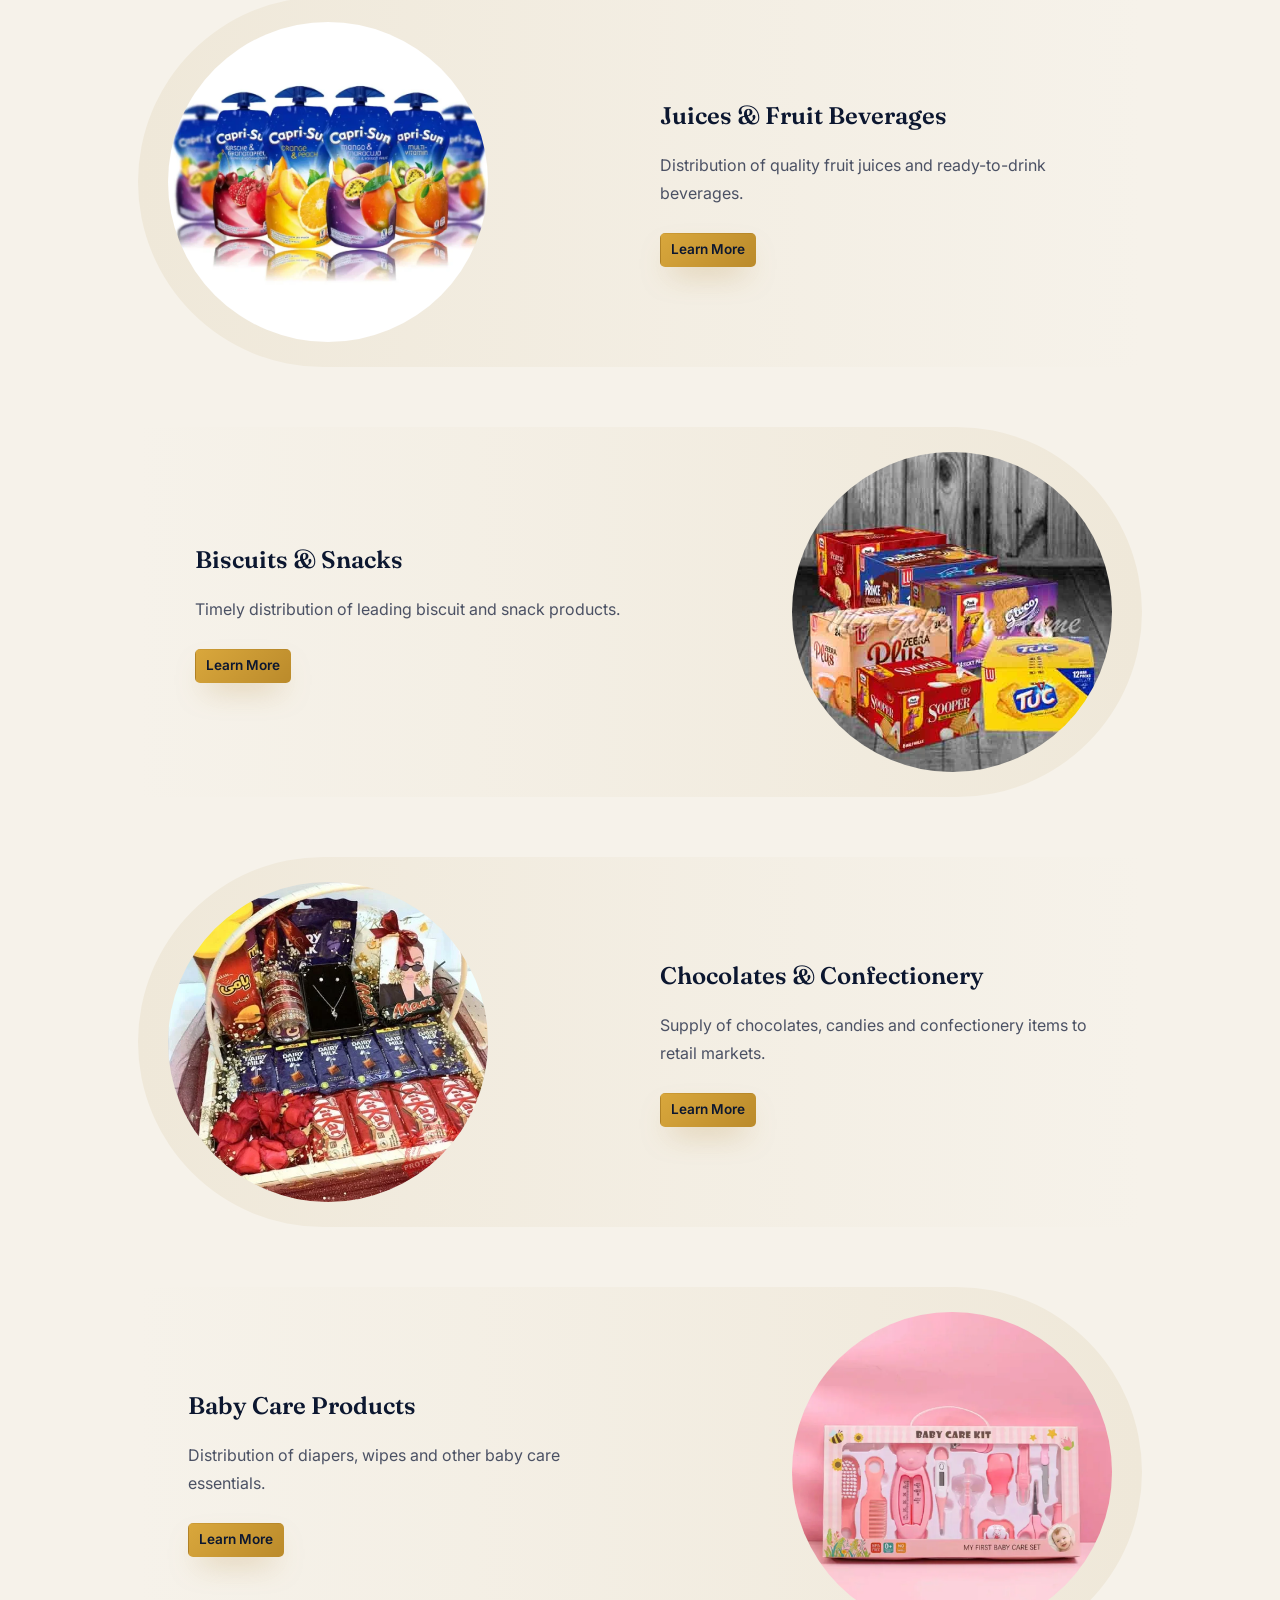
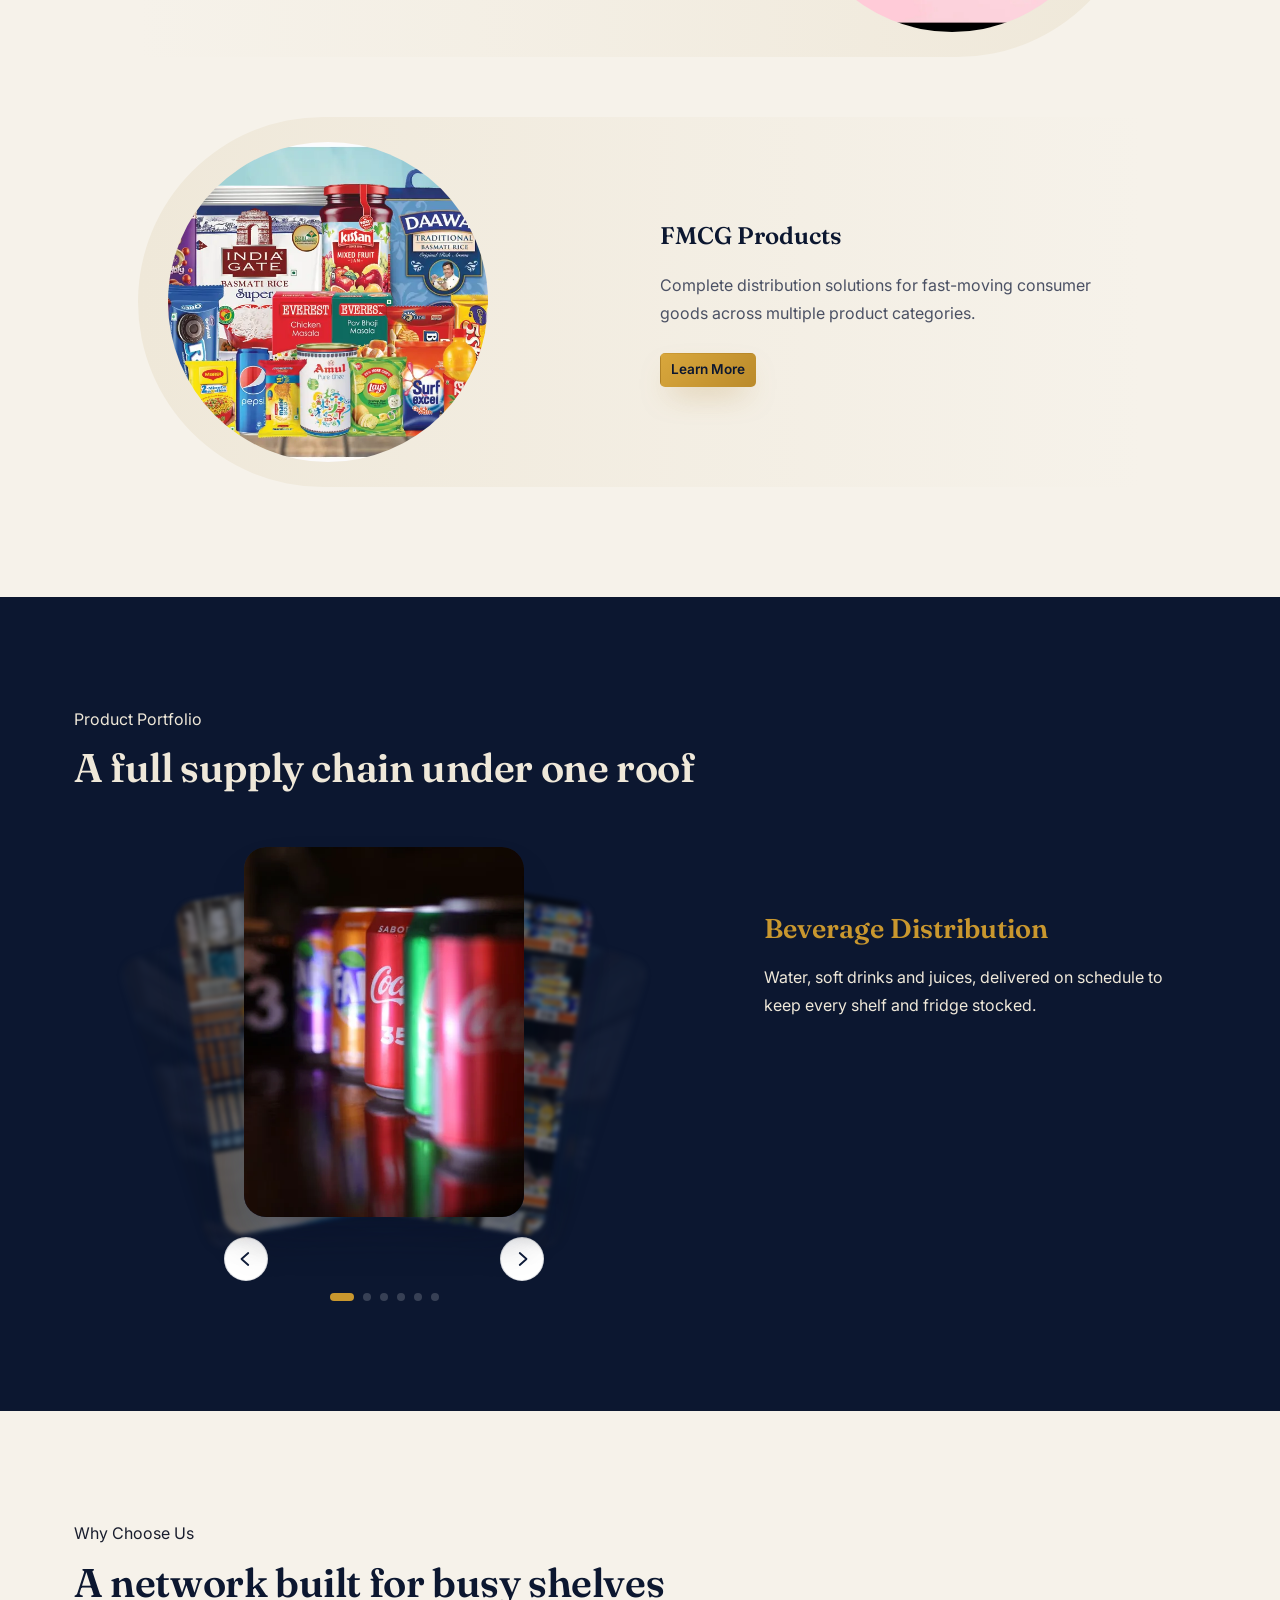
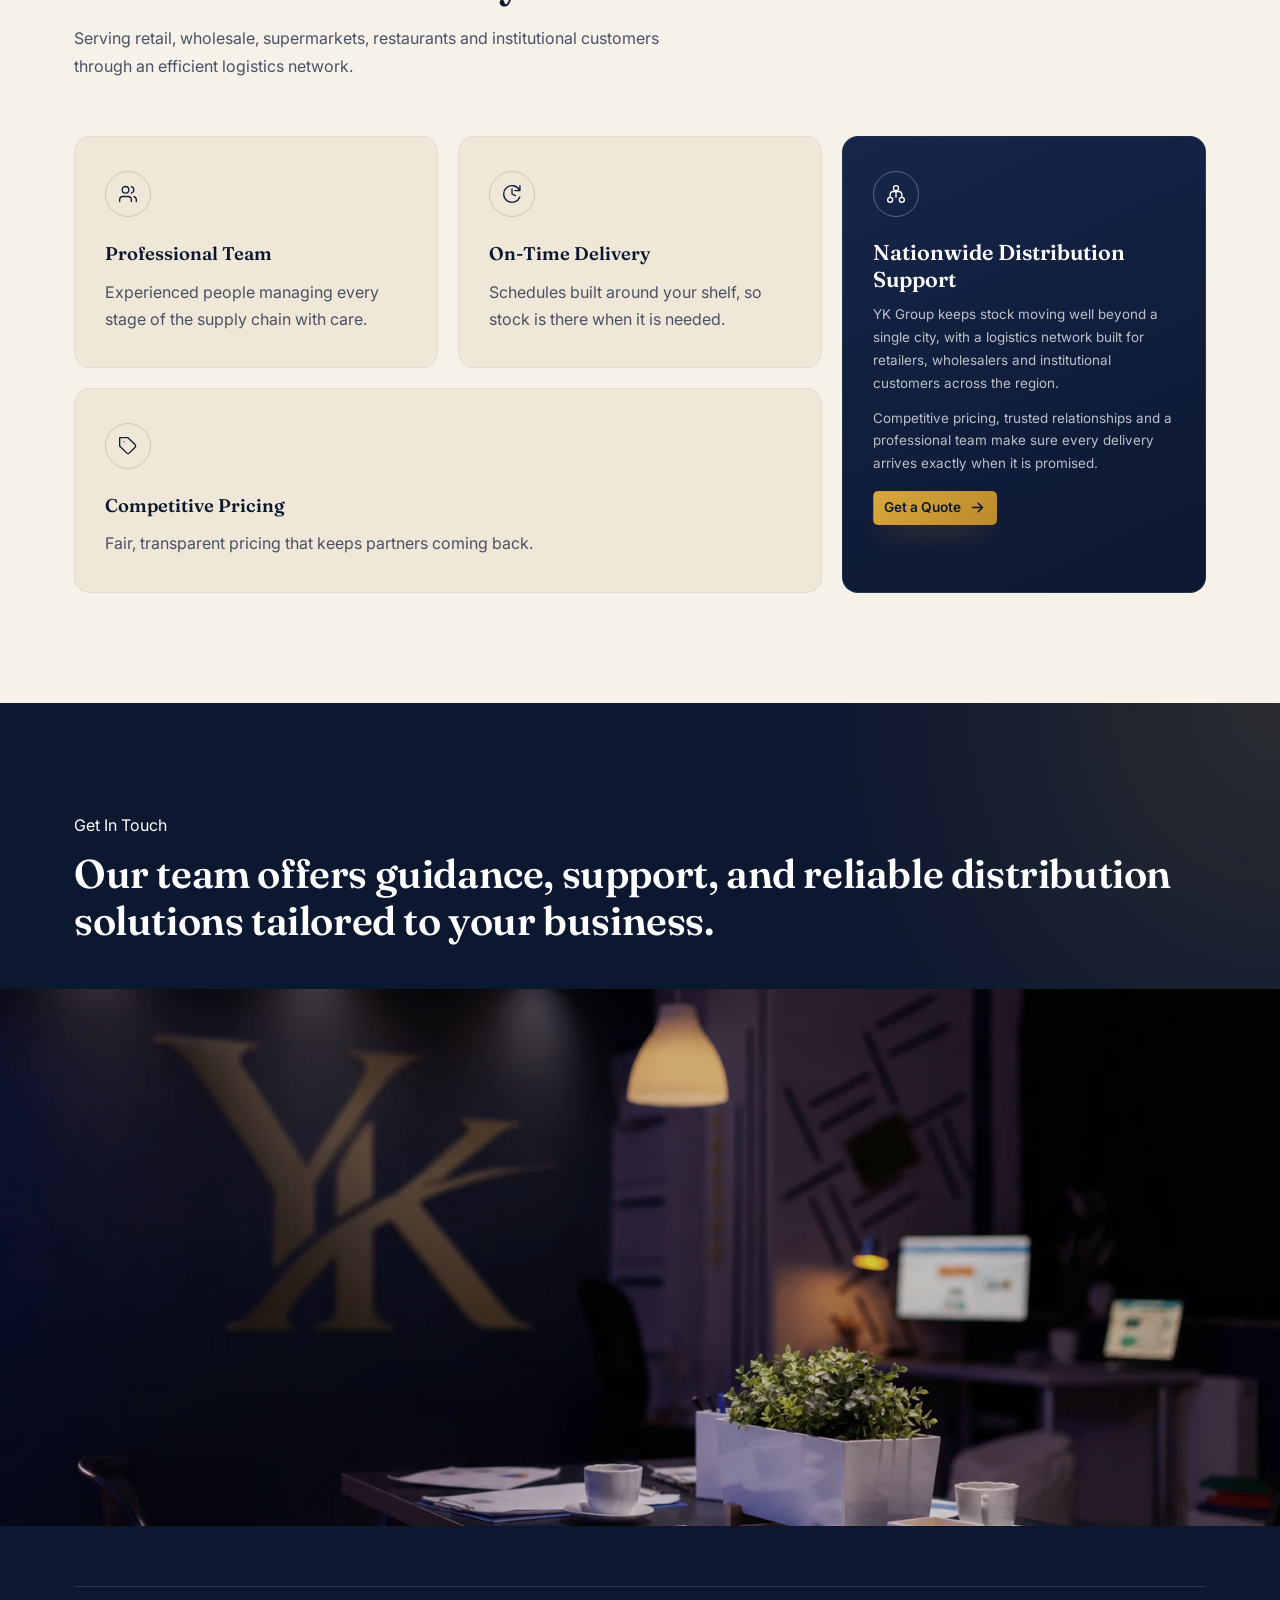
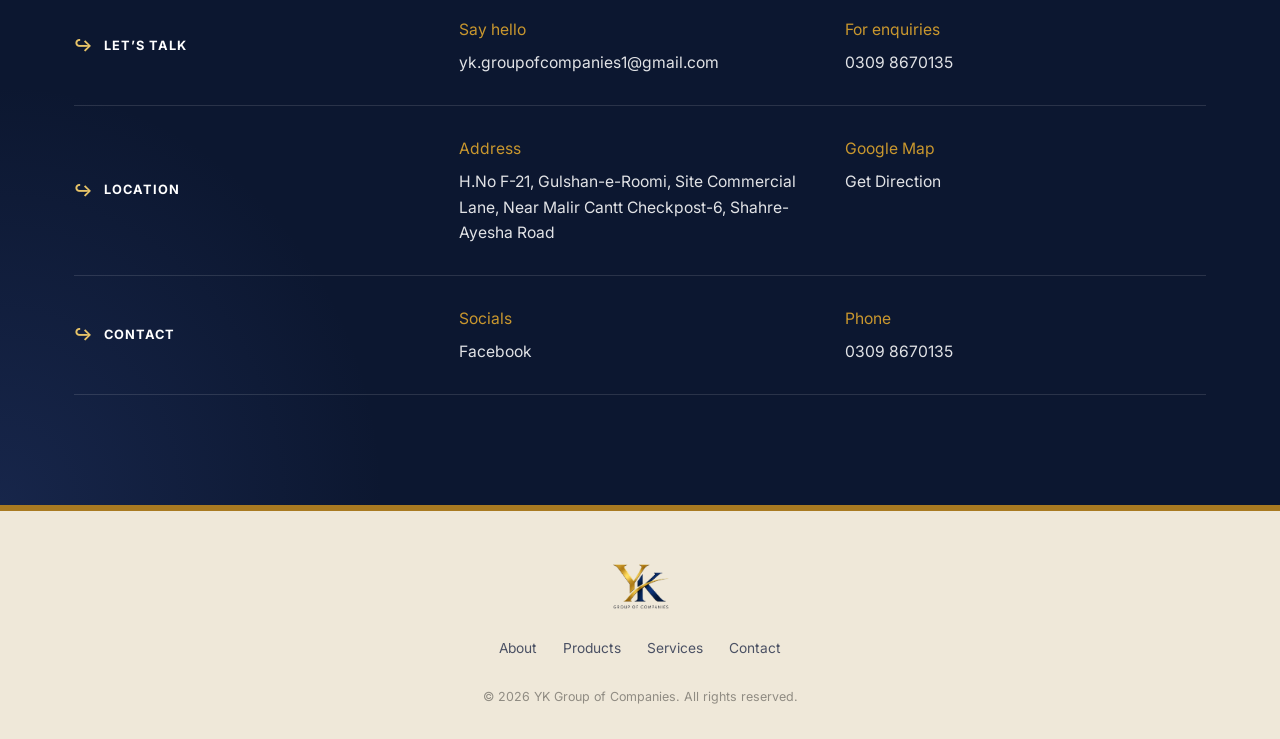
==== commit d48c225f: "serdd" ====
--- a/index.html
+++ b/index.html
@@ -80,7 +80,6 @@
         <a href="#about">About</a>
         <a href="#categories">Services</a>
         <a href="#services">Portfolio</a>
-        <a href="#trading">Trading</a>
         <a href="#why">Why Us</a>
       </nav>
 
@@ -228,7 +227,7 @@
 
           <div class="how-row" data-reveal>
             <div class="how-media">
-              <img src="/assets/chocolates-confectionery.webp" alt="Chocolates and Confectionery">
+              <img src="/assets/Chocolates-Confectionery.webp" alt="Chocolates and Confectionery">
             </div>
             <div class="how-copy">
               <h3>Chocolates &amp; Confectionery</h3>
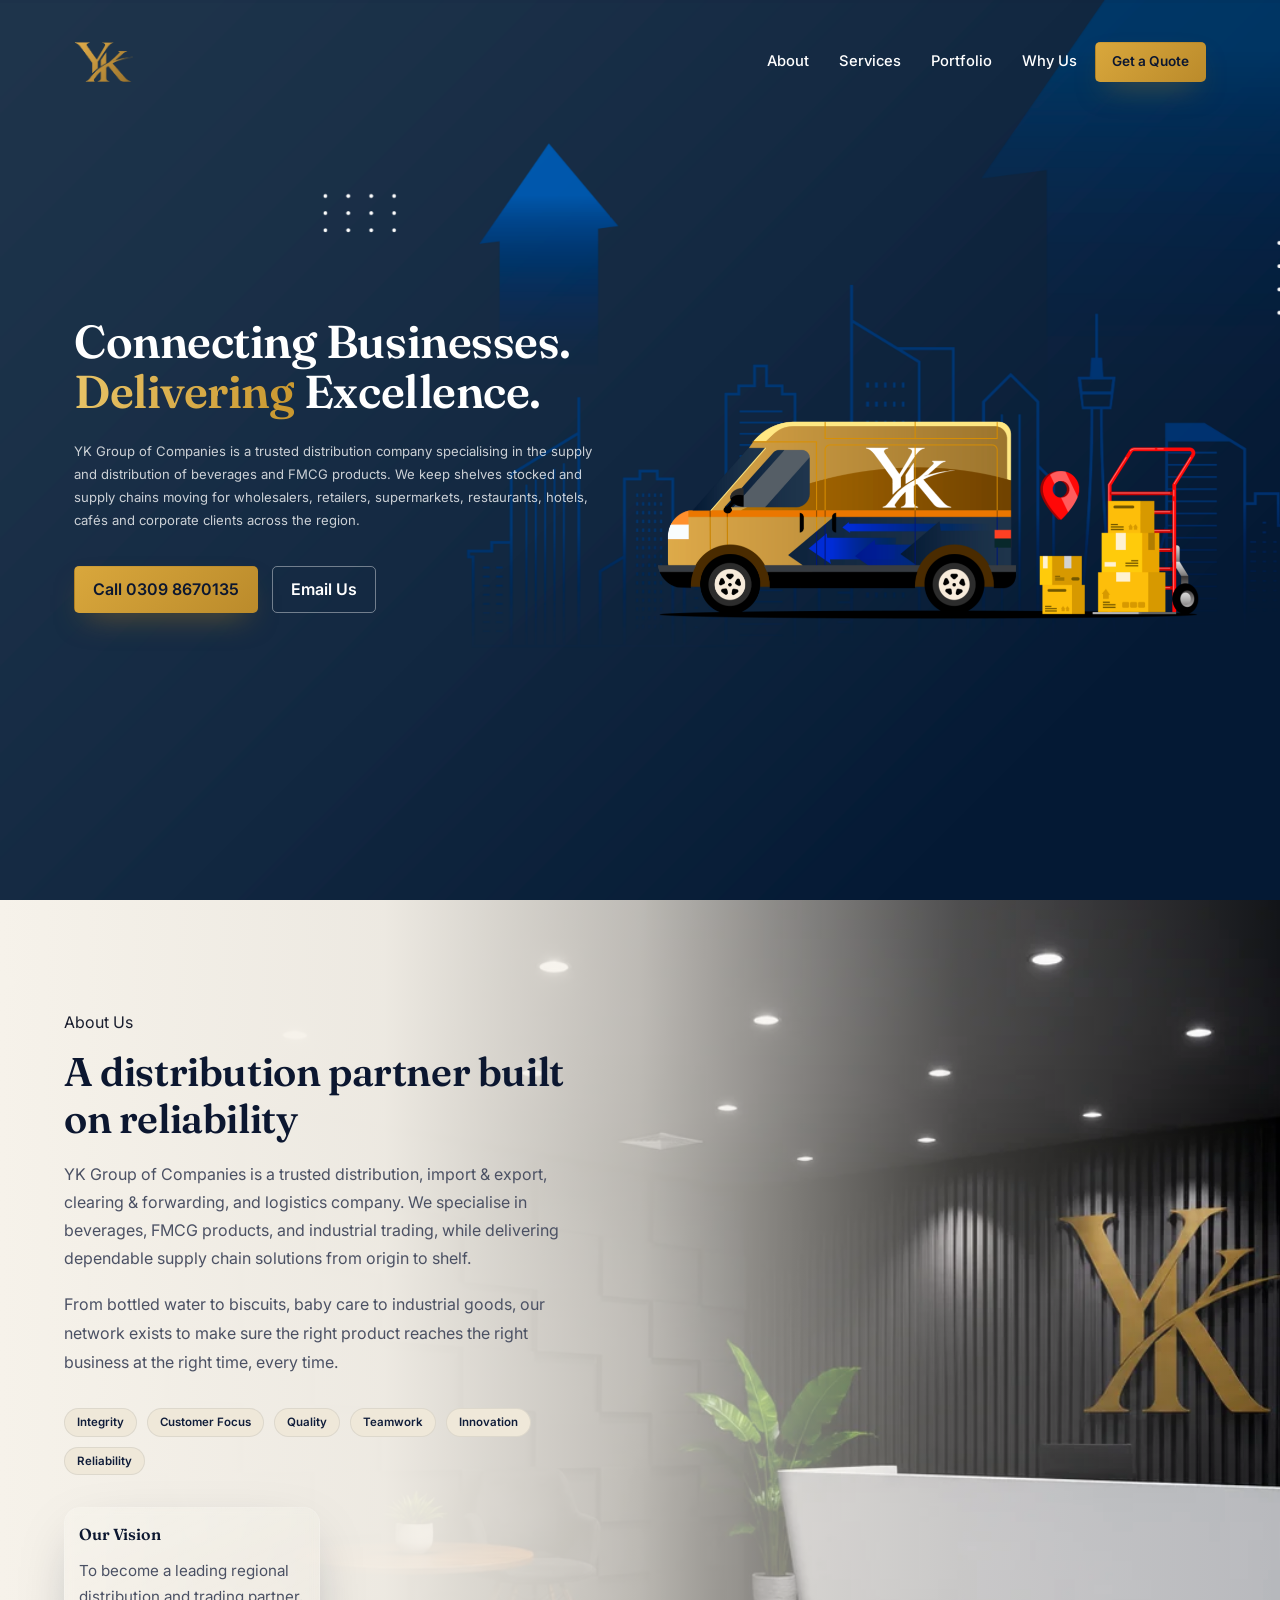
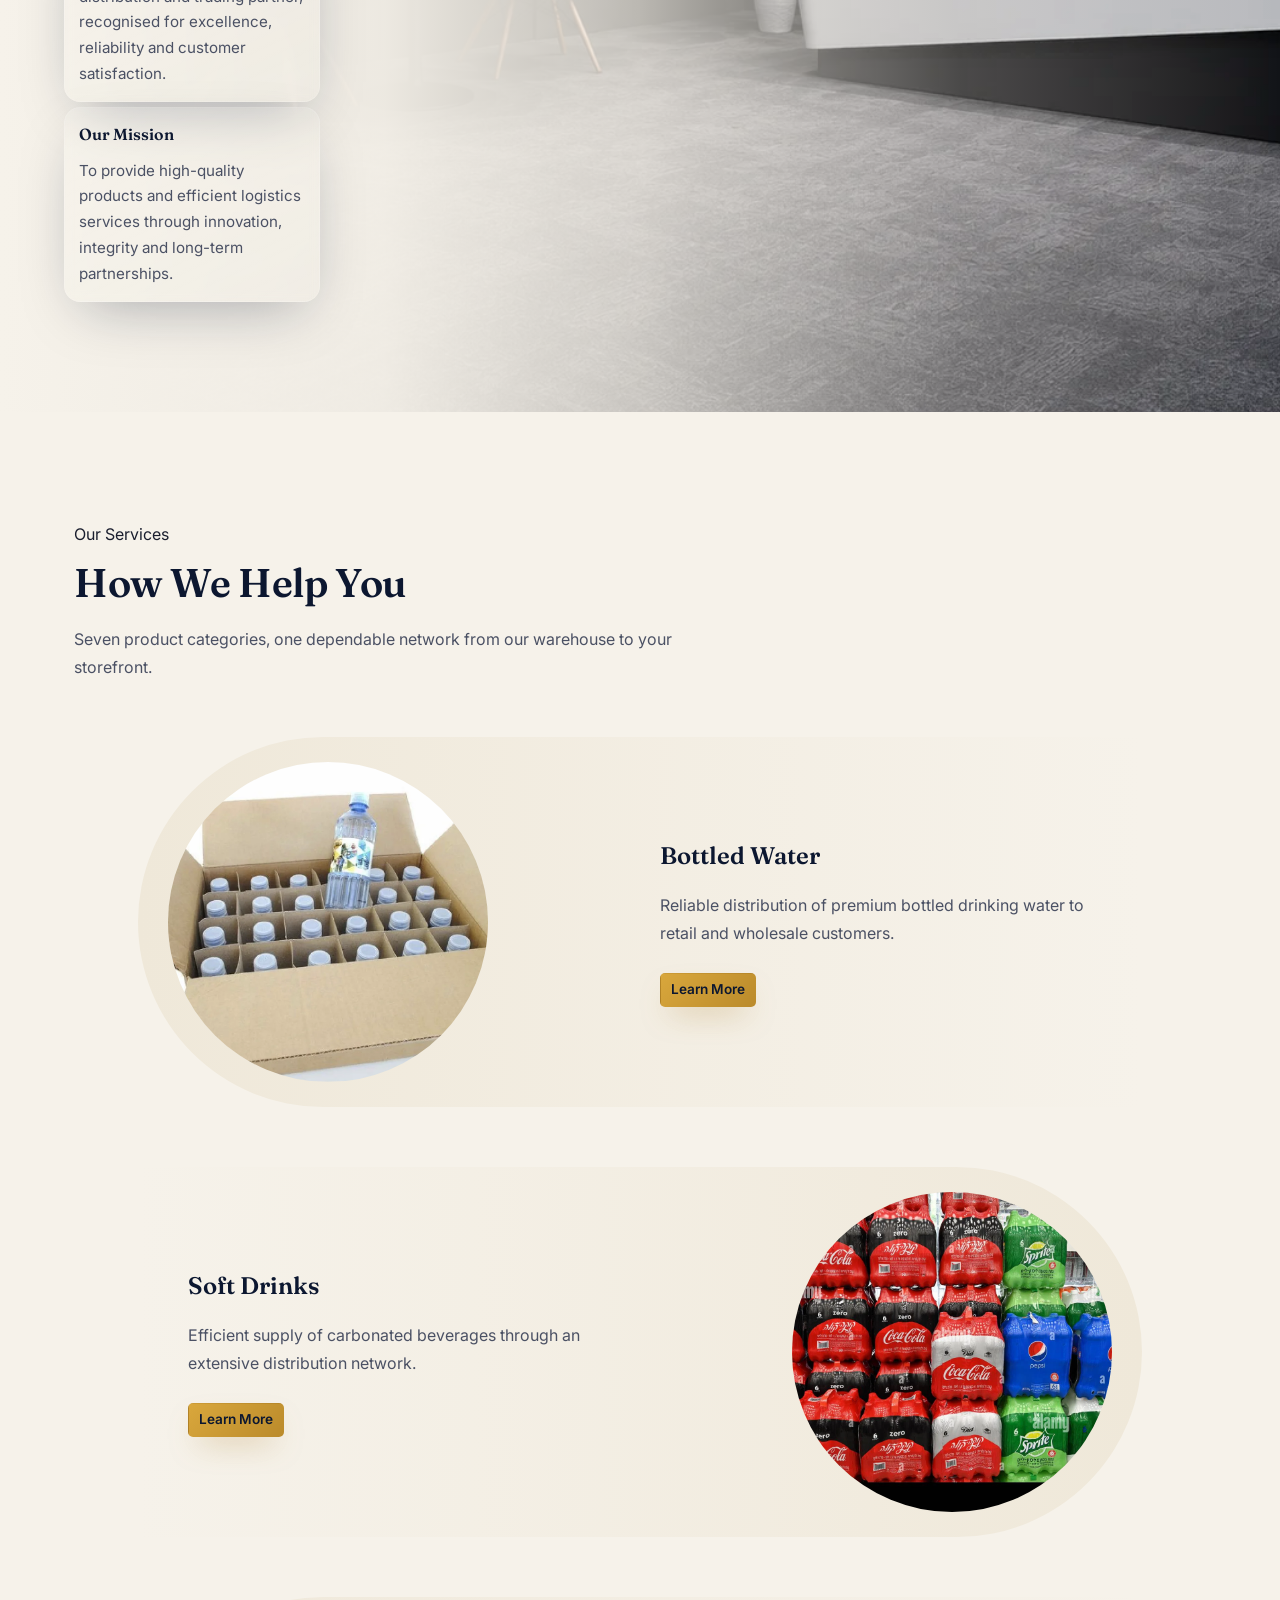
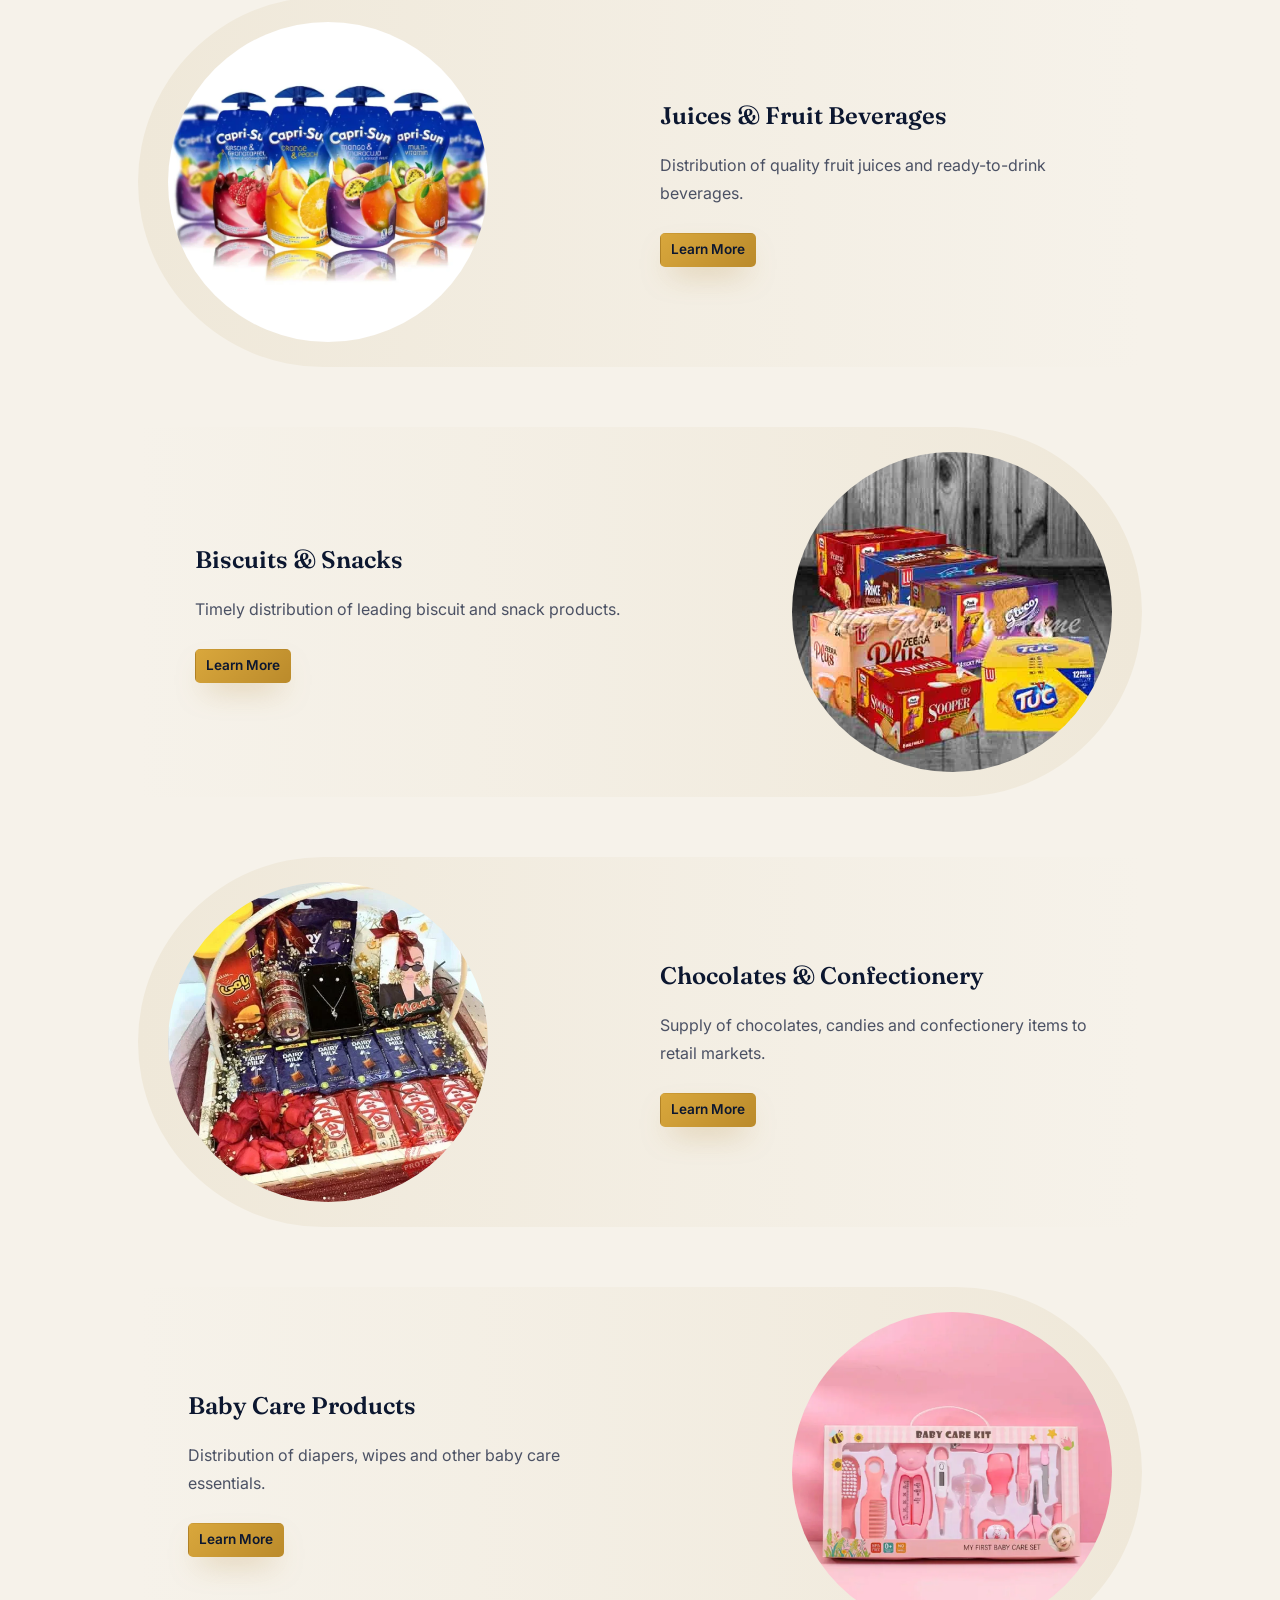
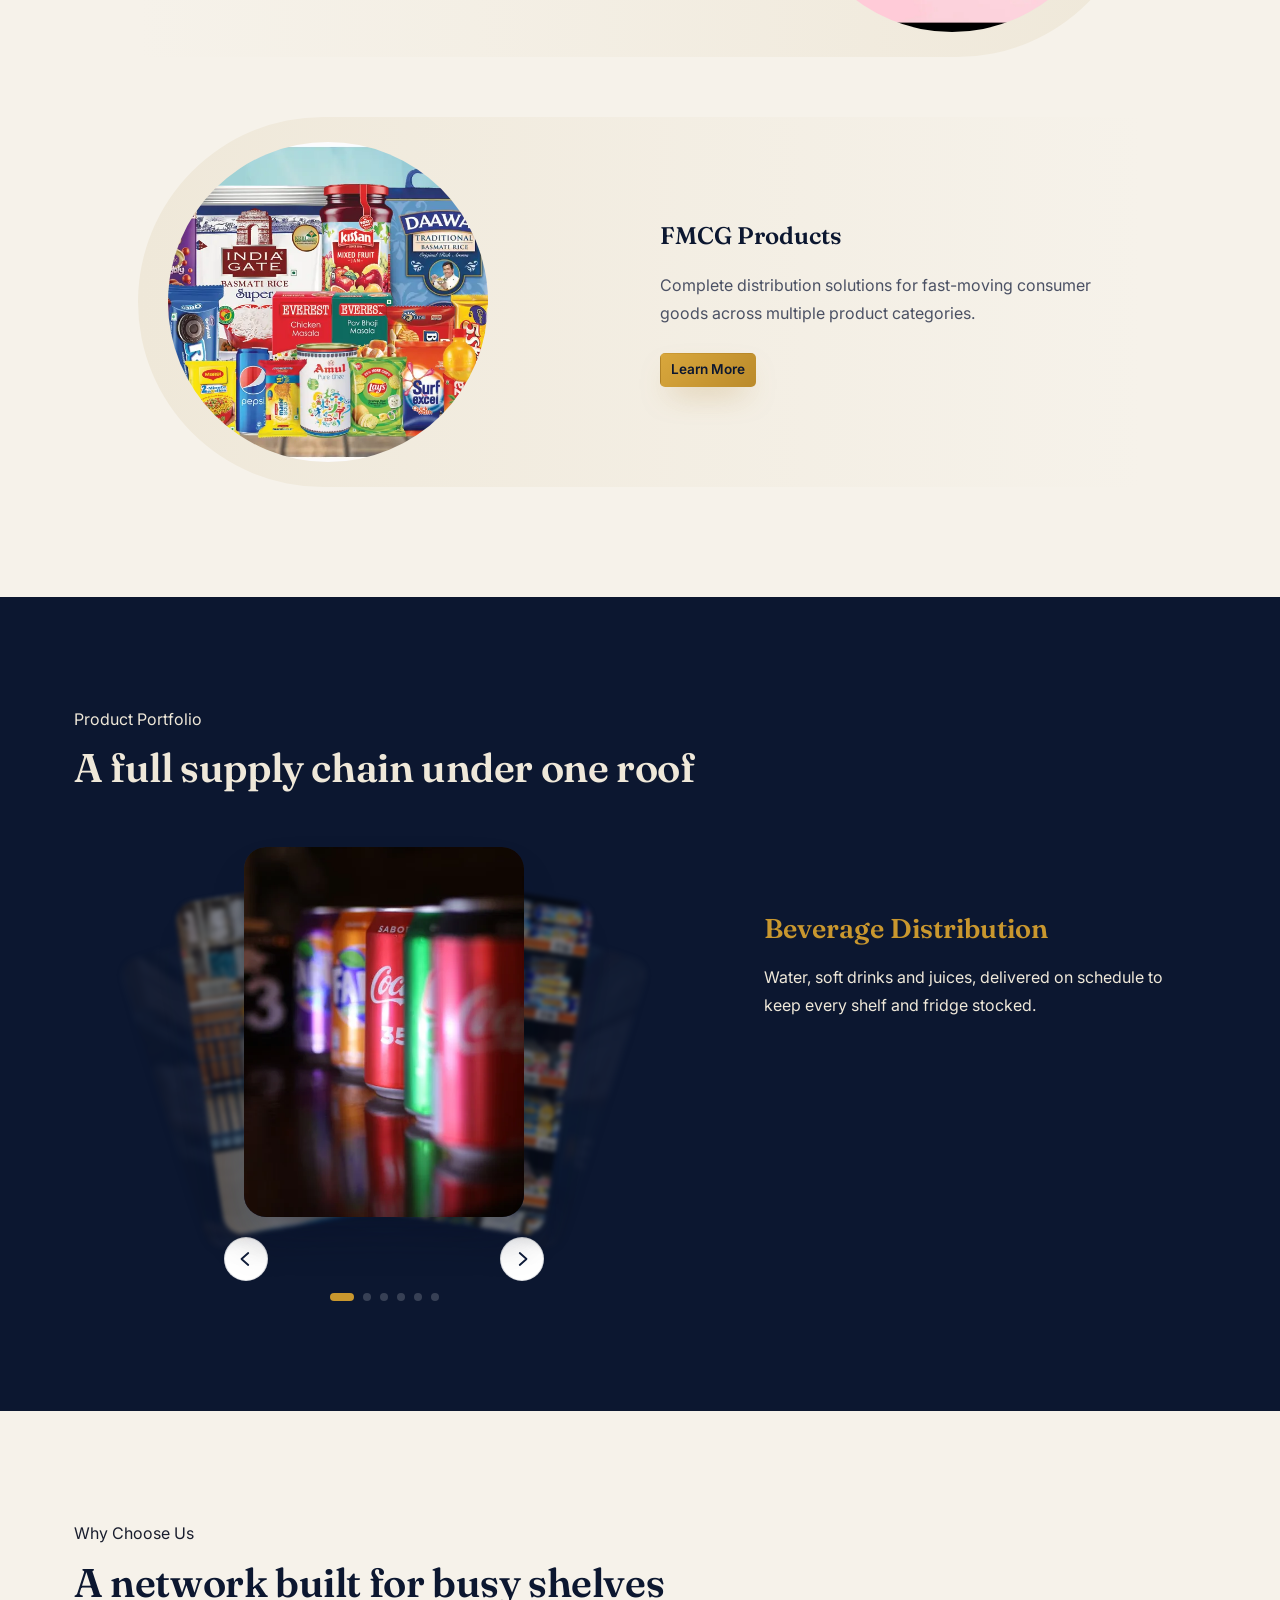
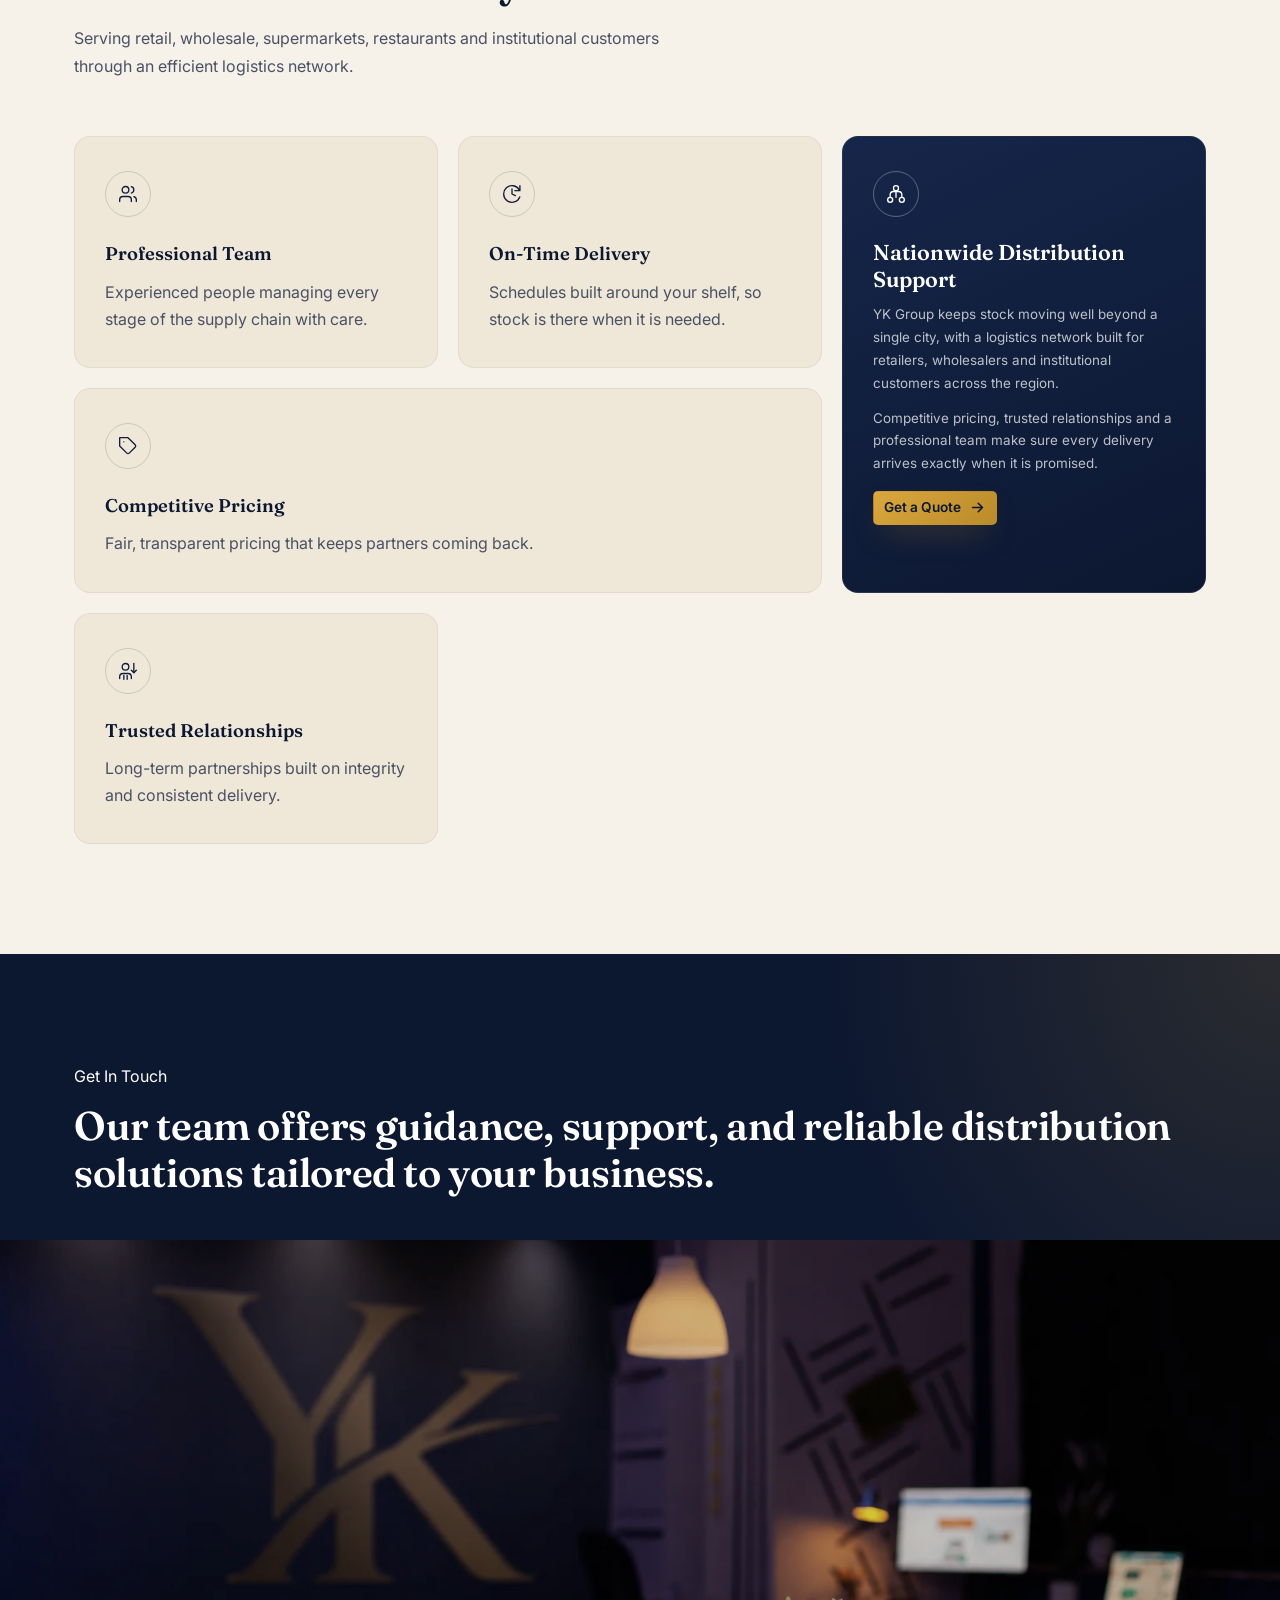
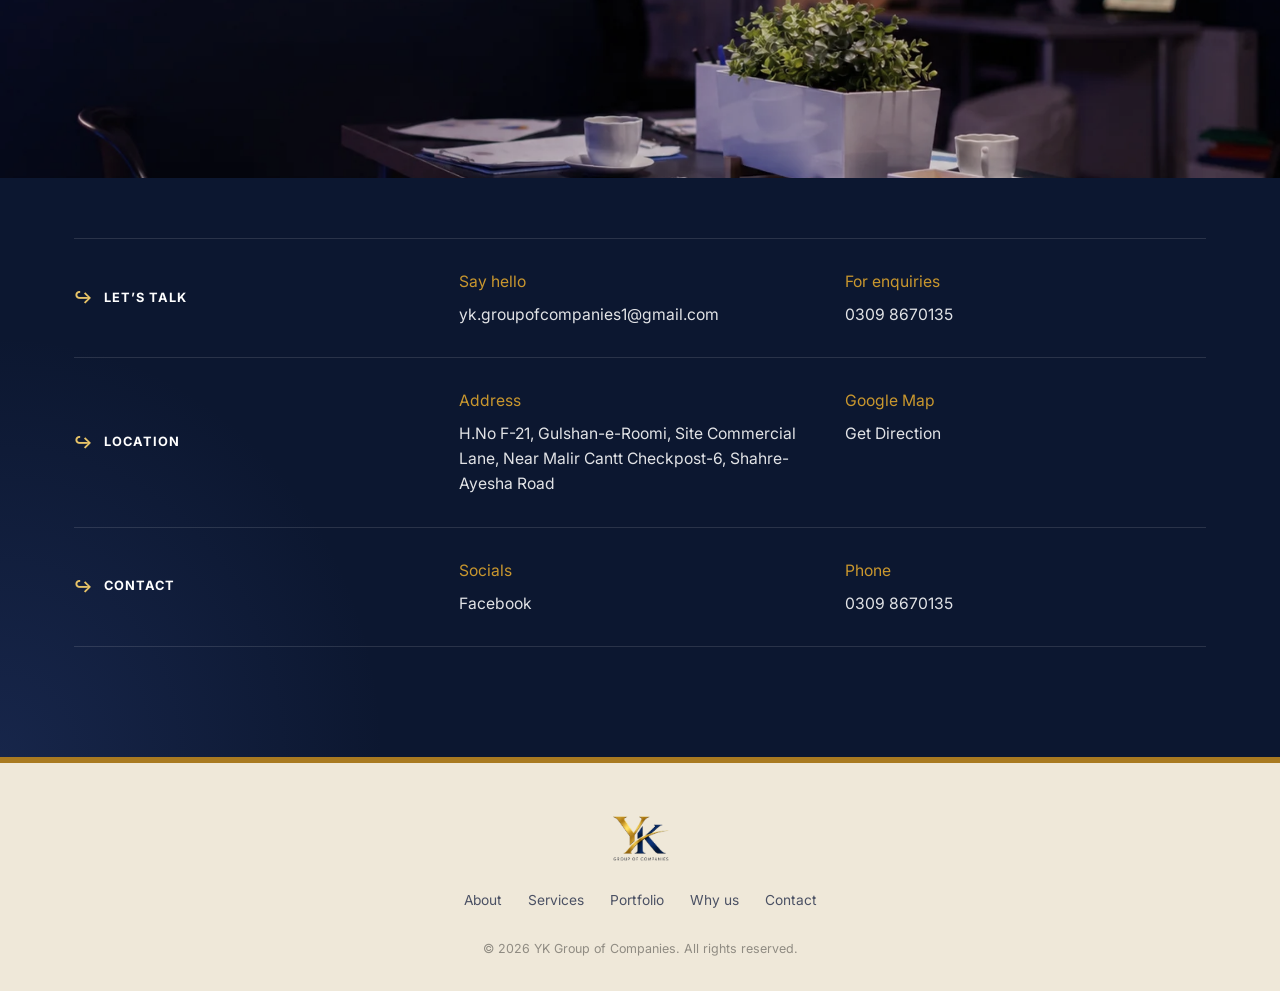
==== commit 193e9c0d: "major changes" ====
--- a/index.html
+++ b/index.html
@@ -71,20 +71,20 @@
   <!-- ===== TOP BAR ===== -->
   <header class="topbar" id="topbar">
     <div class="topbar-inner">
-      <a href="#top" class="brand">
+      <a href="/" class="brand">
         <img src="/assets/yk-logo-gold.webp" alt="YK Group of Companies emblem" class="brand-mark brand-mark-light">
         <img src="/assets/yk-logo-navy.webp" alt="YK Group of Companies emblem" class="brand-mark brand-mark-dark">
       </a>
 
       <nav class="topnav" id="topnav" aria-label="Primary">
-        <a href="#about">About</a>
-        <a href="#categories">Services</a>
-        <a href="#services">Portfolio</a>
-        <a href="#why">Why Us</a>
+        <a href="/about/">About</a>
+        <a href="/services/">Services</a>
+        <a href="/portfolio/">Portfolio</a>
+        <a href="/why-us/">Why Us</a>
       </nav>
 
       <div class="topbar-actions">
-        <a href="#contact" class="btn btn-solid btn-sm">Get a Quote</a>
+        <a href="/contact/" class="btn btn-solid btn-sm">Get a Quote</a>
       </div>
 
       <button class="menu-toggle" id="menuToggle" aria-label="Open menu" aria-expanded="false" aria-controls="topnav">
@@ -188,7 +188,7 @@
             <div class="how-copy">
               <h3>Bottled Water</h3>
               <p>Reliable distribution of premium bottled drinking water to retail and wholesale customers.</p>
-              <a href="#contact" class="btn btn-solid">Learn More</a>
+              <a href="/contact/" class="btn btn-solid">Learn More</a>
             </div>
           </div>
 
@@ -199,7 +199,7 @@
             <div class="how-copy">
               <h3>Soft Drinks</h3>
               <p>Efficient supply of carbonated beverages through an extensive distribution network.</p>
-              <a href="#contact" class="btn btn-solid">Learn More</a>
+              <a href="/contact/" class="btn btn-solid">Learn More</a>
             </div>
           </div>
 
@@ -210,7 +210,7 @@
             <div class="how-copy">
               <h3>Juices &amp; Fruit Beverages</h3>
               <p>Distribution of quality fruit juices and ready-to-drink beverages.</p>
-              <a href="#contact" class="btn btn-solid">Learn More</a>
+              <a href="/contact/" class="btn btn-solid">Learn More</a>
             </div>
           </div>
 
@@ -221,7 +221,7 @@
             <div class="how-copy">
               <h3>Biscuits &amp; Snacks</h3>
               <p>Timely distribution of leading biscuit and snack products.</p>
-              <a href="#contact" class="btn btn-solid">Learn More</a>
+              <a href="/contact/" class="btn btn-solid">Learn More</a>
             </div>
           </div>
 
@@ -232,7 +232,7 @@
             <div class="how-copy">
               <h3>Chocolates &amp; Confectionery</h3>
               <p>Supply of chocolates, candies and confectionery items to retail markets.</p>
-              <a href="#contact" class="btn btn-solid">Learn More</a>
+              <a href="/contact/" class="btn btn-solid">Learn More</a>
             </div>
           </div>
 
@@ -243,7 +243,7 @@
             <div class="how-copy">
               <h3>Baby Care Products</h3>
               <p>Distribution of diapers, wipes and other baby care essentials.</p>
-              <a href="#contact" class="btn btn-solid">Learn More</a>
+              <a href="/contact/" class="btn btn-solid">Learn More</a>
             </div>
           </div>
 
@@ -254,7 +254,7 @@
             <div class="how-copy">
               <h3>FMCG Products</h3>
               <p>Complete distribution solutions for fast-moving consumer goods across multiple product categories.</p>
-              <a href="#contact" class="btn btn-solid">Learn More</a>
+              <a href="/contact/" class="btn btn-solid">Learn More</a>
             </div>
           </div>
 
@@ -376,7 +376,7 @@
               Competitive pricing, trusted relationships and a professional team make sure every
               delivery arrives exactly when it is promised.
             </p>
-            <a href="#contact" class="btn btn-solid why-tile-btn">
+            <a href="/contact/" class="btn btn-solid why-tile-btn">
               Get a Quote
               <svg viewBox="0 0 24 24" class="icon" fill="none" stroke="currentColor" stroke-width="2"
                 stroke-linecap="round" stroke-linejoin="round">
@@ -487,15 +487,16 @@
   <footer class="footer">
     <div class="container footer-inner">
       <div class="footer-logo">
-        <a href="#top" class="brand brand-footer">
+        <a href="/" class="brand brand-footer">
           <img src="/assets/yk-logo.png" alt="YK Group of Companies emblem" class="brand-mark">
         </a>
       </div>
       <div class="footer-links">
-        <a href="#about">About</a>
-        <a href="#categories">Products</a>
-        <a href="#services">Services</a>
-        <a href="#contact">Contact</a>
+        <a href="/about/">About</a>
+        <a href="services/">Services</a>
+        <a href="/portfolio/">Portfolio</a>
+        <a href="/why-us/">Why us</a>
+        <a href="/contact/">Contact</a>
       </div>
       <p class="footer-copy">&copy; <span id="year"></span> YK Group of Companies. All rights reserved.</p>
     </div>
--- a/styles.css
+++ b/styles.css
@@ -211,6 +211,54 @@
 .btn-block {
   width: 100%;
   margin-top: clamp(8px, 1.5vw, 12px);
+}
+
+/* ==========================================================================
+   INNER PAGE HERO (reusable across all non-home pages)
+   ========================================================================== */
+.page-hero {
+  position: relative;
+  padding: 180px 0 90px;
+  background-image: url('/assets/pages-bg.webp');
+  background-size: cover;
+  height: 100dvh;
+  background-position: center;
+  background-repeat: no-repeat;
+  overflow: hidden;
+}
+
+.page-hero .container {
+  position: relative;
+  margin-top: 3.5rem;
+  z-index: 1;
+  display: flex;
+  flex-direction: column;
+  justify-content: center;
+  align-items: center;
+  text-align: center;
+}
+
+.page-hero .eyebrow {
+  color: var(--gold-300);
+}
+
+.page-hero .h2 {
+  color: var(--white);
+  margin-top: 12px;
+  font-family: 'Poppins', sans-serif;
+  font-size: clamp(1.8rem, 3.6vw, 3rem);
+}
+
+.page-hero .p-lead {
+  color: rgba(255, 255, 255, 0.72);
+  margin-top: 18px;
+  max-width: 200ch;
+}
+
+@media (max-width: 720px) {
+  .page-hero {
+    padding: 150px 0 60px;
+  }
 }
 
 
@@ -258,9 +306,29 @@
   transition: all .35s var(--ease);
 }
 
+/* Active link base color (scrolled / light navbar state) */
+.topnav a.is-active {
+  color: var(--navy-950);
+}
+
+.topnav a.is-active::after {
+  width: 100%;
+  background: var(--gold-600);
+}
+
+/* Active link on transparent/top state (matches your existing hover color) */
+.topbar:not(.is-scrolled) .topnav a.is-active {
+  color: var(--gold-300);
+}
+
+.topbar:not(.is-scrolled) .topnav a.is-active::after {
+  background: var(--gold-300);
+}
+
 .topbar:not(.is-scrolled) .topnav a:hover {
   color: var(--gold-300);
 }
+
 
 .topbar:not(.is-scrolled) .brand-sub {
   color: var(--gold-300);
@@ -415,6 +483,7 @@
   display: flex;
   flex-direction: column;
   justify-content: center;
+  /* contain: layout paint; */
 }
 
 
@@ -425,6 +494,7 @@
   background-size: cover;
   background-position: center;
   background-repeat: no-repeat;
+  transform: translateZ(0);
 }
 
 
@@ -497,6 +567,7 @@
   transform: translateX(calc(var(--wipe) * -30vw));
   opacity: clamp(0, calc(1 - var(--wipe)), 1);
   will-change: transform, opacity;
+  backface-visibility: hidden;
 }
 
 
@@ -528,7 +599,7 @@
     height: 42vh;
     max-height: 320px;
     background-position: bottom center;
-    transform: translateX(calc(var(--wipe) * -110vw));
+    transform: translate3d(calc(var(--wipe) * -110vw), 0, 0);
   }
 
 }
@@ -719,6 +790,184 @@
   color: var(--ink-soft);
   font-size: clamp(0.7rem, 0.6rem + 0.5vw, 0.95rem);
   line-height: 1.7;
+}
+
+/* ==========================================================================
+   FOUNDERS
+   ========================================================================== */
+.founders-grid {
+  display: grid;
+  grid-template-columns: repeat(2, minmax(0, 320px));
+  justify-content: center;
+  gap: 30px;
+  margin-top: 20px;
+}
+
+.founder-card {
+  position: relative;
+  aspect-ratio: 3 / 4;
+  border-radius: var(--radius-lg);
+  overflow: hidden;
+  background: linear-gradient(to top,
+      var(--navy-700) 0%,
+      var(--navy-950) 140%);
+  cursor: pointer;
+}
+
+.founder-card img {
+  width: 100%;
+  height: 100%;
+  object-fit: cover;
+  display: block;
+  transition: transform .9s var(--ease);
+}
+
+.founder-card:hover img {
+  transform: scale(1.09);
+}
+
+.founder-base {
+  position: absolute;
+  left: 0;
+  right: 0;
+  bottom: 0;
+  padding: 22px 24px;
+  background: linear-gradient(180deg, transparent, rgba(12, 23, 48, 0.9) 95%);
+  transition: opacity .7s var(--ease);
+}
+
+.founder-base h3 {
+  color: var(--white);
+  font-size: 1.2rem;
+  margin-bottom: 4px;
+}
+
+.founder-role {
+  color: var(--gold-300);
+  font-size: 0.82rem;
+  font-weight: 600;
+}
+
+.founder-overlay {
+  position: absolute;
+  inset: 0;
+  z-index: 2;
+  padding: 28px 24px;
+  display: flex;
+  flex-direction: column;
+  justify-content: flex-end;
+  background: linear-gradient(180deg, rgba(12, 23, 48, 0.75), rgba(12, 23, 48, 0.97) 55%);
+  transform: translateY(100%);
+  transition: transform .5s var(--ease);
+}
+
+.founder-card:hover .founder-overlay {
+  transform: translateY(0);
+}
+
+.founder-card:hover .founder-base {
+  opacity: 0;
+}
+
+.founder-overlay h3 {
+  color: var(--white);
+  font-size: 1.2rem;
+  margin-bottom: 4px;
+}
+
+.founder-overlay .founder-role {
+  display: block;
+  margin-bottom: 18px;
+}
+
+.founder-details {
+  display: flex;
+  flex-direction: column;
+  gap: 12px;
+}
+
+.founder-details li {
+  display: flex;
+  align-items: flex-start;
+  gap: 10px;
+}
+
+.founder-details svg {
+  width: 16px;
+  height: 16px;
+  flex-shrink: 0;
+  fill: var(--gold-300);
+  margin-top: 2px;
+}
+
+.founder-details a,
+.founder-details span {
+  font-size: 0.85rem;
+  color: rgba(255, 255, 255, 0.85);
+  line-height: 1.6;
+}
+
+.founder-details a {
+  transition: color .25s var(--ease);
+}
+
+.founder-details a:hover {
+  color: var(--gold-300);
+}
+
+@media (max-width: 720px) {
+  .founder-card {
+    cursor: default;
+  }
+
+  .founder-overlay {
+    transform: translateY(100%);
+    position: absolute;
+  }
+
+  .founder-card.is-active .founder-overlay {
+    transform: translateY(0);
+  }
+
+  .founder-card.is-active .founder-base {
+    opacity: 0;
+  }
+
+  .founder-base {
+    display: none;
+  }
+
+  .founder-card {
+    aspect-ratio: auto;
+  }
+
+  .founder-card img {
+    aspect-ratio: 3 / 4;
+    border-radius: var(--radius-lg);
+  }
+
+  .founder-overlay h3,
+  .founder-overlay .founder-role {
+    color: var(--navy-950);
+  }
+
+  .founder-overlay .founder-role {
+    color: var(--gold-700);
+  }
+
+  .founder-details a,
+  .founder-details span {
+    color: var(--ink-soft);
+  }
+}
+
+@media (max-width: 560px) {
+  .founders-grid {
+    grid-template-columns: 1fr;
+    max-width: 340px;
+    margin-left: auto;
+    margin-right: auto;
+  }
 }
 
 /* ==========================================================================
@@ -863,6 +1112,187 @@
   }
 }
 
+
+#package {
+  position: relative;
+  overflow: hidden;
+  background: #0a0812;
+}
+
+#package .section-bg {
+  position: absolute;
+  inset: 0;
+  z-index: 0;
+  background:
+    radial-gradient(closest-side at 70% 75%, rgba(230, 220, 255, 0.9), rgba(230, 220, 255, 0) 60%),
+    radial-gradient(closest-side at 20% 60%, rgba(124, 58, 237, 0.85), rgba(124, 58, 237, 0) 65%),
+    radial-gradient(closest-side at 85% 20%, rgba(88, 28, 135, 0.8), rgba(88, 28, 135, 0) 60%),
+    radial-gradient(closest-side at 40% 15%, rgba(15, 10, 25, 0.95), rgba(15, 10, 25, 0) 55%),
+    #0a0812;
+  filter: blur(60px) saturate(135%);
+}
+
+#package .section-bg::after {
+  content: '';
+  position: absolute;
+  inset: 0;
+  background: repeating-linear-gradient(0deg, rgba(255, 255, 255, 0.025) 0px, transparent 1px, transparent 3px);
+  mix-blend-mode: overlay;
+  opacity: 0.5;
+}
+
+#package .container {
+  position: relative;
+  z-index: 1;
+}
+
+
+/* ==========================================================================
+   CUSTOM PACKAGE BUILDER
+   ========================================================================== */
+.package-builder {
+  padding: 44px;
+  display: flex;
+  flex-direction: column;
+  gap: 36px;
+}
+
+.package-group-label {
+  display: block;
+  font-size: 0.8rem;
+  font-weight: 700;
+  letter-spacing: 0.06em;
+  text-transform: uppercase;
+  color: var(--gold-300);
+  margin-bottom: 18px;
+}
+
+.package-options {
+  display: flex;
+  flex-wrap: wrap;
+  gap: 10px;
+}
+
+.package-option {
+  position: relative;
+  cursor: pointer;
+}
+
+.package-option input {
+  position: absolute;
+  opacity: 0;
+  width: 100%;
+  height: 100%;
+  margin: 0;
+  cursor: pointer;
+}
+
+.package-option span {
+  display: inline-block;
+  padding: 10px 18px;
+  border-radius: 999px;
+  font-size: 0.86rem;
+  font-weight: 600;
+  color: rgba(255, 255, 255, 0.82);
+  background: rgba(255, 255, 255, 0.06);
+  border: 1px solid rgba(255, 255, 255, 0.14);
+  transition: background .25s var(--ease), border-color .25s var(--ease), color .25s var(--ease);
+}
+
+.package-option input:checked+span {
+  background: linear-gradient(135deg, var(--gold-500), var(--gold-700));
+  border-color: transparent;
+  color: var(--navy-950);
+}
+
+.package-fields {
+  display: grid;
+  grid-template-columns: 1fr 1fr;
+  gap: 20px;
+}
+
+.package-field-wide {
+  grid-column: 1 / -1;
+}
+
+.package-field label {
+  display: block;
+  font-size: 0.82rem;
+  color: rgba(255, 255, 255, 0.6);
+  margin-bottom: 8px;
+}
+
+.package-field input,
+.package-field textarea {
+  width: 100%;
+  padding: 13px 16px;
+  border-radius: var(--radius-sm);
+  background: rgba(255, 255, 255, 0.06);
+  border: 1.5px solid rgba(255, 255, 255, 0.14);
+  color: var(--white);
+  font-family: var(--font-body);
+  font-size: 0.94rem;
+  resize: vertical;
+  transition: all 0.3s ease;
+}
+
+.package-field input::placeholder,
+.package-field textarea::placeholder {
+  color: rgba(255, 255, 255, 0.35);
+}
+
+.package-field input:focus,
+.package-field textarea:focus {
+  outline: none;
+  border-color: var(--gold-500);
+}
+
+.package-field input:-webkit-autofill,
+.package-field input:-webkit-autofill:hover,
+.package-field input:-webkit-autofill:focus,
+.package-field textarea:-webkit-autofill {
+  -webkit-text-fill-color: var(--white);
+  -webkit-box-shadow: 0 0 0 1000px rgba(255, 255, 255, 0.06) inset;
+  box-shadow: 0 0 0 1000px rgba(255, 255, 255, 0.06) inset;
+  border: 1px solid rgba(255, 255, 255, 0.14);
+  caret-color: var(--white);
+  transition: background-color 5000s ease-in-out 0s;
+}
+
+.package-field input:autofill {
+  background: rgba(255, 255, 255, 0.06);
+  color: var(--white);
+  border: 1px solid rgba(255, 255, 255, 0.14);
+}
+
+.package-submit {
+  align-self: flex-start;
+}
+
+.package-submit .icon {
+  fill: none;
+  stroke: currentColor;
+  stroke-width: 2.2;
+  stroke-linecap: round;
+  stroke-linejoin: round;
+}
+
+@media (max-width: 720px) {
+  .package-builder {
+    padding: 28px 22px;
+  }
+
+  .package-fields {
+    grid-template-columns: 1fr;
+  }
+
+  .package-submit {
+    width: 100%;
+    justify-content: center;
+  }
+}
+
+
 /* ==========================================================================
    PORTFOLIO CAROUSEL
    ========================================================================== */
@@ -1148,7 +1578,51 @@
 .why-bento .why-tile:nth-child(5) {
   grid-column: 1;
   grid-row: 3;
-  display: none;
+  display: block;
+}
+
+.why-bento .why-tile:nth-child(6) {
+  grid-column: 2;
+  grid-row: 3;
+}
+
+.why-bento .why-tile:nth-child(7) {
+  grid-column: 1 / span 2;
+  grid-row: 4;
+}
+
+@media (max-width: 920px) {
+  .why-bento .why-tile:nth-child(5) {
+    grid-column: 1;
+    grid-row: 4;
+  }
+
+  .why-bento .why-tile:nth-child(6) {
+    grid-column: 2;
+    grid-row: 4;
+  }
+
+  .why-bento .why-tile:nth-child(7) {
+    grid-column: 1 / span 2;
+    grid-row: 5;
+  }
+}
+
+@media (max-width: 620px) {
+  .why-bento .why-tile:nth-child(5) {
+    grid-column: 1;
+    grid-row: 5;
+  }
+
+  .why-bento .why-tile:nth-child(6) {
+    grid-column: 1;
+    grid-row: 6;
+  }
+
+  .why-bento .why-tile:nth-child(7) {
+    grid-column: 1;
+    grid-row: 7;
+  }
 }
 
 .why-tile-cta {
